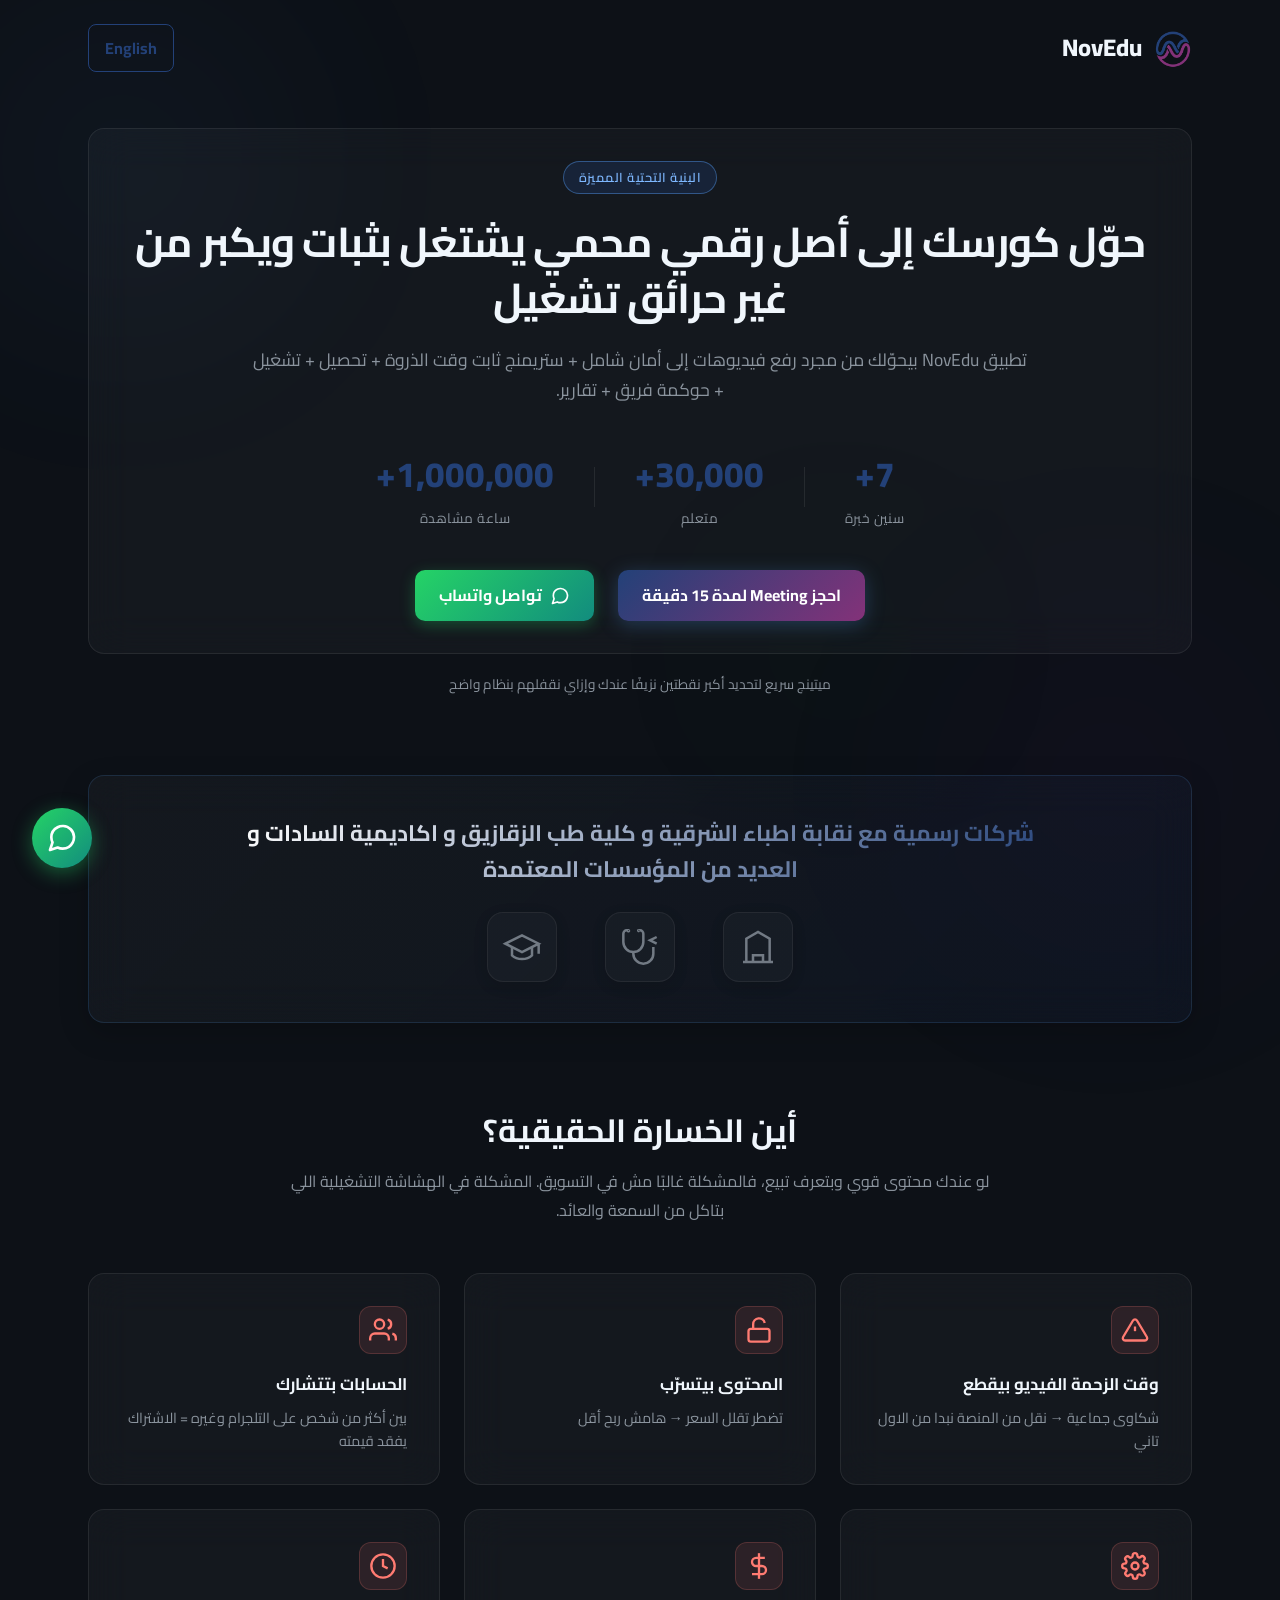
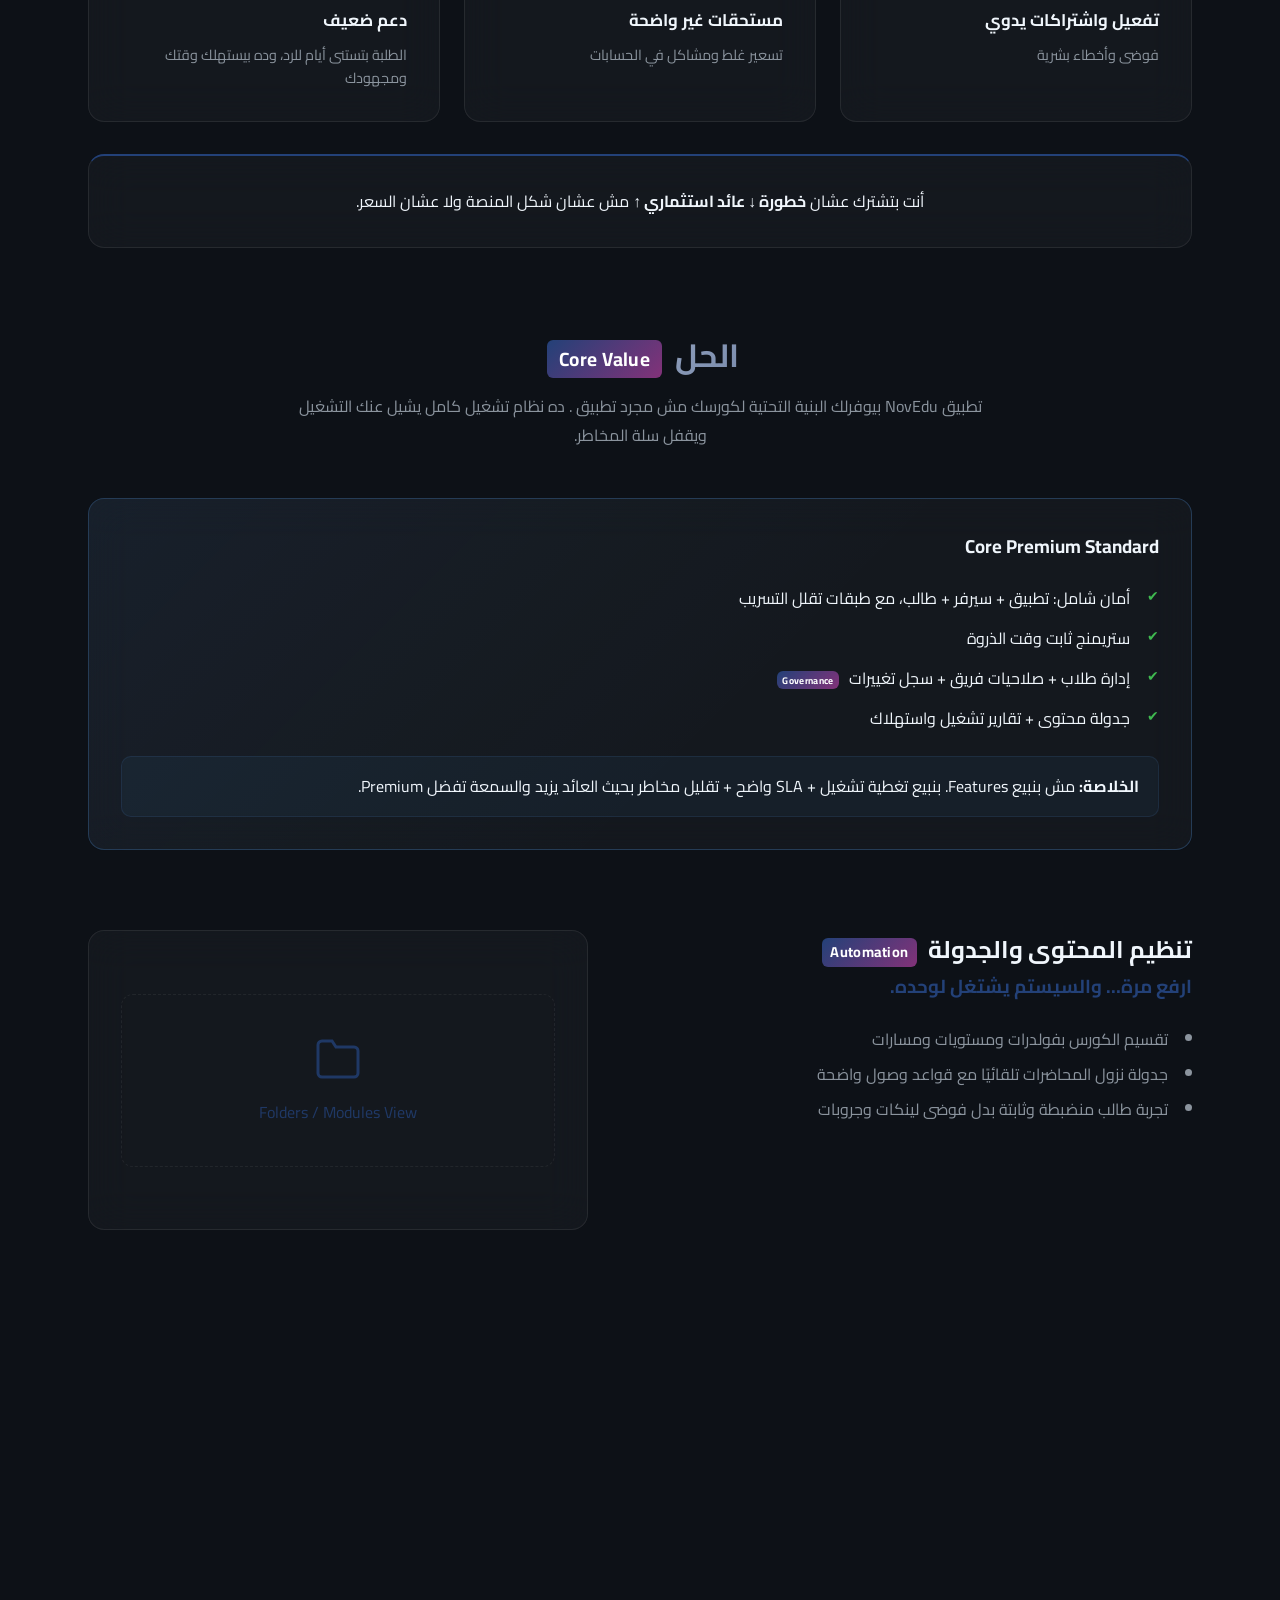
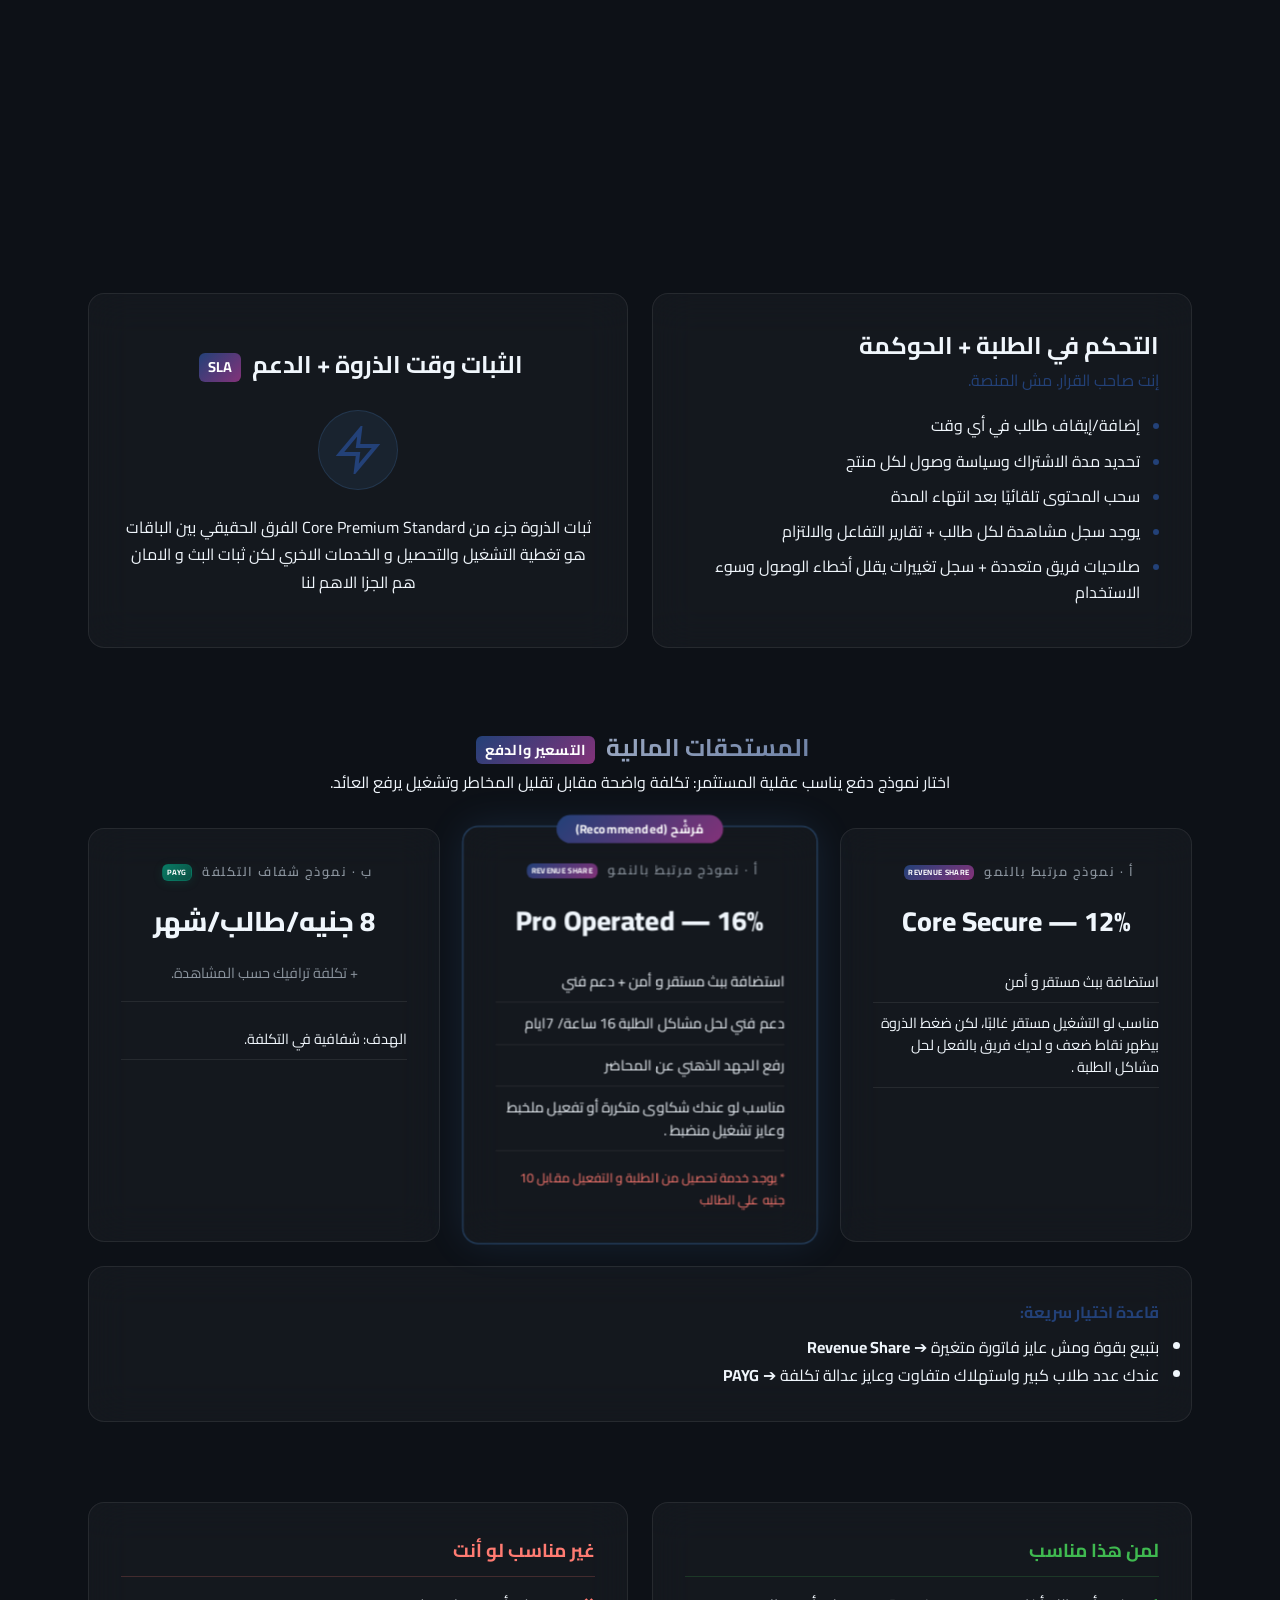
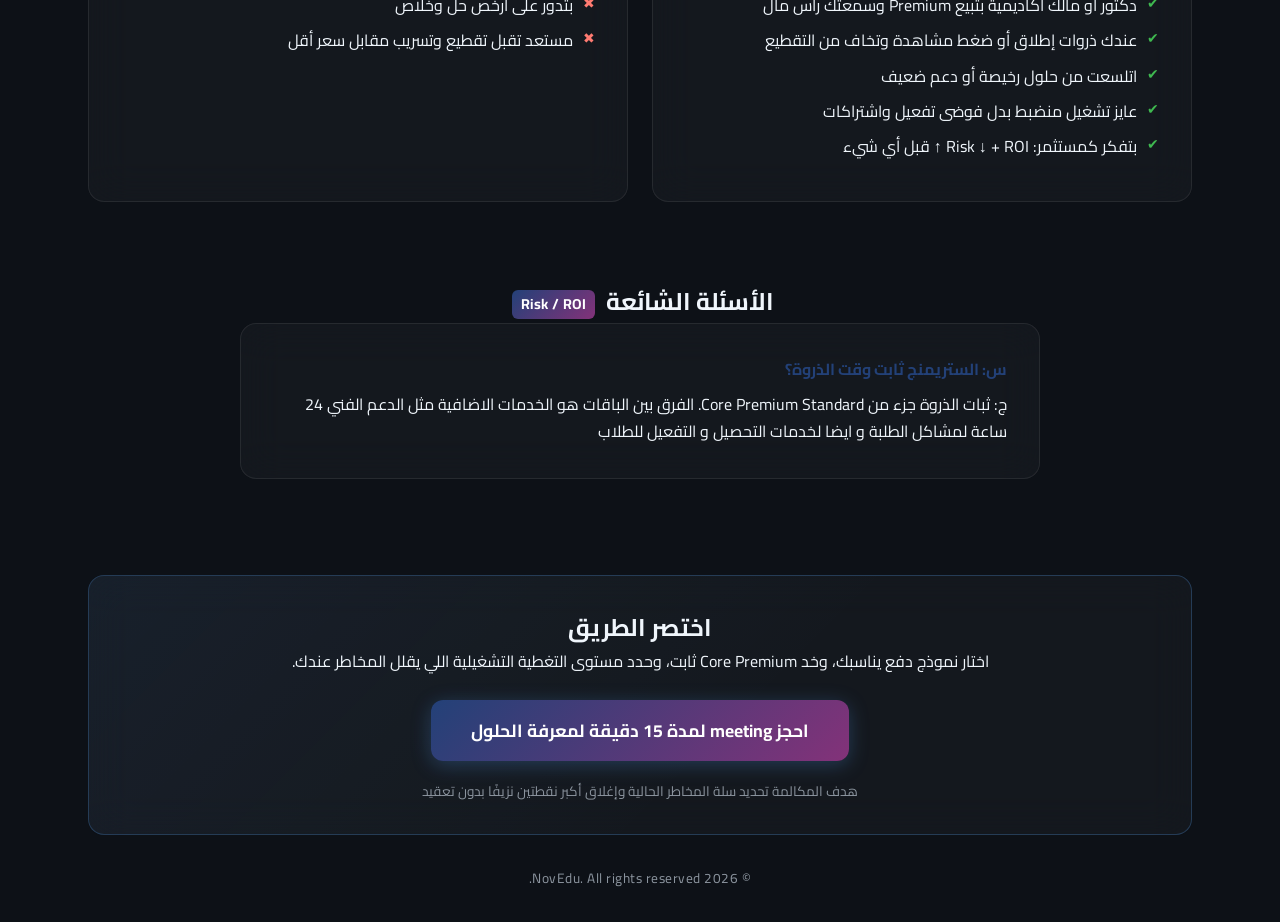
==== index.html @ eda1ec64 "feat: Add application logo image." ====
<!DOCTYPE html>
<html lang="ar" dir="rtl">
<head>
    <meta charset="UTF-8">
    <meta name="viewport" content="width=device-width, initial-scale=1.0">
    <title>NovEdu - Premium Educational Infrastructure</title>
    <meta name="description" content="NovEdu — البنية التحتية المميزة لكورسك الرقمي. أمان شامل، ستريمنج ثابت، تحصيل، تشغيل، حوكمة فريق، تقارير.">
    <link href="https://fonts.googleapis.com/css2?family=Cairo:wght@400;600;700;800&family=Inter:wght@400;600;700;800&display=swap" rel="stylesheet">
    <link rel="stylesheet" href="style.css">
</head>
<body>
    <!-- Background Elements -->
    <div class="bg-gradient bg-blob-1"></div>
    <div class="bg-gradient bg-blob-2"></div>
    <div class="bg-gradient bg-blob-3"></div>
    
    <header class="navbar container">
        <div class="logo">
            <img src="images/logo.png" alt="NovEdu Logo" class="logo-img" width="40" height="40" style="object-fit: contain;">
            <span>NovEdu</span>
        </div>
        <div class="nav-controls">
            <button id="lang-toggle" class="btn-outline">English</button>
        </div>
    </header>

    <main>
        <!-- 1) Hero Section -->
        <section id="hero" class="container">
            <div class="hero-content glass-card">
                <span class="badge" data-i18n="hero_badge">Premium Infrastructure</span>
                <h1 data-i18n="hero_headline">حوّل كورسك إلى أصل رقمي محمي يشتغل بثبات ويكبر من غير حرائق تشغيل</h1>
                <p class="subtitle" data-i18n="hero_subheadline">تطبيق NovEdu بيحوّلك من مجرد رفع فيديوهات إلى أمان شامل + ستريمنج ثابت وقت الذروة + تحصيل + تشغيل + حوكمة فريق + تقارير.</p>
                
                <div class="trust-numbers">
                    <div class="stat">
                        <h3 data-i18n="stat_1_val">7+</h3>
                        <p data-i18n="stat_1_lbl">سنين خبرة</p>
                    </div>
                    <div class="stat-divider"></div>
                    <div class="stat">
                        <h3 data-i18n="stat_2_val">30,000+</h3>
                        <p data-i18n="stat_2_lbl">متعلم</p>
                    </div>
                    <div class="stat-divider"></div>
                    <div class="stat">
                        <h3 data-i18n="stat_3_val">1,000,000+</h3>
                        <p data-i18n="stat_3_lbl">ساعة مشاهدة</p>
                    </div>
                </div>

                <div class="cta-group">
                    <a href="https://calendly.com/mostafa-sallam34/30min" target="_blank" rel="noopener" class="btn-primary" data-i18n="cta_primary">احجز Meeting لمدة 15 دقيقة</a>
                    <a href="#" class="btn-whatsapp">
                        <svg width="20" height="20" viewBox="0 0 24 24" fill="none" stroke="currentColor" stroke-width="2" stroke-linecap="round" stroke-linejoin="round"><path d="M21 11.5a8.38 8.38 0 0 1-.9 3.8 8.5 8.5 0 0 1-7.6 4.7 8.38 8.38 0 0 1-3.8-.9L3 21l1.9-5.7a8.38 8.38 0 0 1-.9-3.8 8.5 8.5 0 0 1 4.7-7.6 8.38 8.38 0 0 1 3.8-.9h.5a8.48 8.48 0 0 1 8 8v.5z"></path></svg>
                        <span data-i18n="cta_secondary">تواصل واتساب</span>
                    </a>
                </div>
            </div>
            <p class="cta-hint text-center" data-i18n="cta_sub">ميتينج سريع لتحديد أكبر نقطتين نزيفًا عندك وإزاي نقفلهم بنظام واضح</p>
            
            <div class="partners-highlight glass-card anim-item mt-5">
                <h3 class="gradient-text mb-3" data-i18n="partners_title">شركات رسمية مع نقابة اطباء الشرقية و كلية طب الزقازيق و اكاديمية السادات و العديد من المؤسسات المعتمدة</h3>
                <div class="partner-logos">
                    <div class="p-logo">
                        <svg width="40" height="40" viewBox="0 0 24 24" fill="none" stroke="currentColor" stroke-width="1.5"><path d="M3 21h18M5 21V7l7-4 7 4v14M9 21v-4h6v4M9 9h.01M15 9h.01M9 13h.01M15 13h.01"/></svg>
                    </div>
                    <div class="p-logo">
                        <svg width="40" height="40" viewBox="0 0 24 24" fill="none" stroke="currentColor" stroke-width="1.5"><path d="M4.8 2.3A.3.3 0 105 2H4a2 2 0 00-2 2v5a6 6 0 006 6v0a6 6 0 006-6V4a2 2 0 00-2-2h-1a.2.2 0 10.3.3"/><path d="M8 15v1a6 6 0 006 6v0a6 6 0 006-6v-4"/><path d="M22 10l-4-2 4-2"/></svg>
                    </div>
                    <div class="p-logo">
                        <svg width="40" height="40" viewBox="0 0 24 24" fill="none" stroke="currentColor" stroke-width="1.5"><path d="M22 10v6M2 10l10-5 10 5-10 5z"/><path d="M6 12v5c3 3 9 3 12 0v-5"/></svg>
                    </div>
                </div>
            </div>
        </section>

        <!-- 2) Pain Points Section -->
        <section id="pain" class="container">
            <div class="section-header">
                <h2 data-i18n="pain_title">أين الخسارة الحقيقية؟</h2>
                <p data-i18n="pain_desc">لو عندك محتوى قوي وبتعرف تبيع، فالمشكلة غالبًا مش في التسويق. المشكلة في الهشاشة التشغيلية اللي بتاكل من السمعة والعائد.</p>
            </div>
            
            <div class="grid cards-grid">
                <div class="glass-card feature-card anim-item">
                    <div class="icon-wrap warning">
                        <svg width="28" height="28" viewBox="0 0 24 24" fill="none" stroke="var(--accent)" stroke-width="2"><path d="M10.29 3.86L1.82 18a2 2 0 001.71 3h16.94a2 2 0 001.71-3L13.71 3.86a2 2 0 00-3.42 0z"/><line x1="12" y1="9" x2="12" y2="13"/><line x1="12" y1="17" x2="12.01" y2="17"/></svg>
                    </div>
                    <h4 data-i18n="pain_1_title">وقت الزحمة الفيديو بيقطع</h4>
                    <p data-i18n="pain_1_desc">شكاوى جماعية → نقل من المنصة نبدا من الاول تاني</p>
                </div>
                <div class="glass-card feature-card anim-item">
                    <div class="icon-wrap warning">
                        <svg width="28" height="28" viewBox="0 0 24 24" fill="none" stroke="var(--accent)" stroke-width="2"><rect x="3" y="11" width="18" height="11" rx="2" ry="2"/><path d="M7 11V7a5 5 0 019.9-1"/></svg>
                    </div>
                    <h4 data-i18n="pain_2_title">المحتوى بيتسرّب</h4>
                    <p data-i18n="pain_2_desc">تضطر تقلل السعر → هامش ربح أقل</p>
                </div>
                <div class="glass-card feature-card anim-item">
                    <div class="icon-wrap warning">
                        <svg width="28" height="28" viewBox="0 0 24 24" fill="none" stroke="var(--accent)" stroke-width="2"><path d="M17 21v-2a4 4 0 00-4-4H5a4 4 0 00-4 4v2"/><circle cx="9" cy="7" r="4"/><path d="M23 21v-2a4 4 0 00-3-3.87"/><path d="M16 3.13a4 4 0 010 7.75"/></svg>
                    </div>
                    <h4 data-i18n="pain_3_title">الحسابات بتتشارك</h4>
                    <p data-i18n="pain_3_desc">بين أكثر من شخص على التلجرام وغيره = الاشتراك يفقد قيمته</p>
                </div>
                <div class="glass-card feature-card anim-item">
                    <div class="icon-wrap warning">
                        <svg width="28" height="28" viewBox="0 0 24 24" fill="none" stroke="var(--accent)" stroke-width="2"><circle cx="12" cy="12" r="3"/><path d="M19.4 15a1.65 1.65 0 00.33 1.82l.06.06a2 2 0 010 2.83 2 2 0 01-2.83 0l-.06-.06a1.65 1.65 0 00-1.82-.33 1.65 1.65 0 00-1 1.51V21a2 2 0 01-4 0v-.09A1.65 1.65 0 009 19.4a1.65 1.65 0 00-1.82.33l-.06.06a2 2 0 01-2.83-2.83l.06-.06A1.65 1.65 0 004.68 15a1.65 1.65 0 00-1.51-1H3a2 2 0 010-4h.09A1.65 1.65 0 004.6 9a1.65 1.65 0 00-.33-1.82l-.06-.06a2 2 0 012.83-2.83l.06.06A1.65 1.65 0 009 4.68a1.65 1.65 0 001-1.51V3a2 2 0 014 0v.09a1.65 1.65 0 001 1.51 1.65 1.65 0 001.82-.33l.06-.06a2 2 0 012.83 2.83l-.06.06A1.65 1.65 0 0019.4 9a1.65 1.65 0 001.51 1H21a2 2 0 010 4h-.09a1.65 1.65 0 00-1.51 1z"/></svg>
                    </div>
                    <h4 data-i18n="pain_4_title">تفعيل واشتراكات يدوي</h4>
                    <p data-i18n="pain_4_desc">فوضى وأخطاء بشرية</p>
                </div>
                <div class="glass-card feature-card anim-item">
                    <div class="icon-wrap warning">
                        <svg width="28" height="28" viewBox="0 0 24 24" fill="none" stroke="var(--accent)" stroke-width="2"><line x1="12" y1="1" x2="12" y2="23"/><path d="M17 5H9.5a3.5 3.5 0 000 7h5a3.5 3.5 0 010 7H6"/></svg>
                    </div>
                    <h4 data-i18n="pain_5_title">مستحقات غير واضحة</h4>
                    <p data-i18n="pain_5_desc">تسعير غلط ومشاكل في الحسابات</p>
                </div>
                <div class="glass-card feature-card anim-item">
                    <div class="icon-wrap warning">
                        <svg width="28" height="28" viewBox="0 0 24 24" fill="none" stroke="var(--accent)" stroke-width="2"><circle cx="12" cy="12" r="10"/><polyline points="12 6 12 12 16 14"/></svg>
                    </div>
                    <h4 data-i18n="pain_6_title">دعم ضعيف</h4>
                    <p data-i18n="pain_6_desc">الطلبة بتستنى أيام للرد، وده بيستهلك وقتك ومجهودك</p>
                </div>
            </div>
            
            <div class="alert-box glass-card mt-4 text-center anim-item">
                <p data-i18n="pain_conclusion">أنت بتشترك عشان <strong>خطورة ↓ عائد استثماري ↑</strong> مش عشان شكل المنصة ولا عشان السعر.</p>
            </div>
        </section>

        <!-- 3) Core Value Section -->
        <section id="core-value" class="container bg-blur">
            <div class="section-header">
                <h2 class="gradient-text" data-i18n="core_title">الحل <span class="badge-inline">Core Value</span></h2>
                <p data-i18n="core_desc">تطبيق NovEdu بيوفرلك البنية التحتية لكورسك مش مجرد تطبيق . ده نظام تشغيل كامل يشيل عنك التشغيل ويقفل سلة المخاطر.</p>
            </div>
            
            <div class="core-standard glass-card highlight-card anim-item">
                <h3 data-i18n="core_premium">Core Premium Standard <span class="badge-inline" data-i18n="core_badge">ثابت لكل العملاء</span></h3>
                <ul class="check-list">
                    <li data-i18n="core_list_1">أمان شامل: تطبيق + سيرفر + طالب، مع طبقات تقلل التسريب</li>
                    <li data-i18n="core_list_2">ستريمنج ثابت وقت الذروة</li>
                    <li data-i18n="core_list_3">إدارة طلاب + صلاحيات فريق + سجل تغييرات (Governance)</li>
                    <li data-i18n="core_list_4">جدولة محتوى + تقارير تشغيل واستهلاك</li>
                </ul>
                <div class="summary-box mt-3" data-i18n="core_summary">
                    <strong>الخلاصة:</strong> مش بنبيع Features. بنبيع تغطية تشغيل + SLA واضح + تقليل مخاطر بحيث العائد يزيد والسمعة تفضل Premium.
                </div>
            </div>
        </section>

        <!-- 4) Automation Section -->
        <section id="automation" class="container">
            <div class="split-layout">
                <div class="split-text anim-item">
                    <h2 data-i18n="auto_title">تنظيم المحتوى والجدولة <span class="badge-inline">Automation</span></h2>
                    <h3 class="highlight" data-i18n="auto_subtitle">ارفع مرة… والسيستم يشتغل لوحده.</h3>
                    <ul class="feature-list">
                        <li data-i18n="auto_list_2">تقسيم الكورس بفولدرات ومستويات ومسارات</li>
                        <li data-i18n="auto_list_3">جدولة نزول المحاضرات تلقائيًا مع قواعد وصول واضحة</li>
                        <li data-i18n="auto_list_4">تجربة طالب منضبطة وثابتة بدل فوضى لينكات وجروبات</li>
                    </ul>
                </div>
                <div class="split-visual glass-card visual-card anim-item">
                    <div class="mockup folder-view">
                        <svg width="48" height="48" viewBox="0 0 24 24" fill="none" stroke="var(--primary)" stroke-width="1.5"><path d="M22 19a2 2 0 01-2 2H4a2 2 0 01-2-2V5a2 2 0 012-2h5l2 3h9a2 2 0 012 2z"/></svg>
                        <span>Folders / Modules View</span>
                    </div>
                </div>
            </div>
        </section>

        <!-- 5) Content Security -->
        <section id="security" class="container">
            <div class="split-layout reverse">
                <div class="split-text anim-item">
                    <h2 class="gradient-text" data-i18n="sec_title">أمان المحتوى <span class="badge-inline">Selling Point</span></h2>
                    <p data-i18n="sec_desc">حماية فعلية تمنع التسريب وتقلل Surface Area بدل وعود عامة.</p>
                    <ul class="feature-list grid-list">
                        <li data-i18n="sec_list_1">مستويات حماية قابلة للاختيار حسب قيمة الكورس</li>
                        <li data-i18n="sec_list_2">ربط الحساب بجهاز واحد أو عدد أجهزة محدد</li>
                        <li data-i18n="sec_list_3">منع Screenshot وScreen Recording حسب الجهاز/السياسة</li>
                        <li data-i18n="sec_list_4">Watermark دائم داخل الفيديو باسم ورقم الطالب</li>
                        <li data-i18n="sec_list_5">Anti-Sharing وAnti-Download</li>
                        <li data-i18n="sec_list_7">Offline Download داخل التطبيق فقط بطريقة مشفرة للطلبة المغتربين</li>
                    </ul>
                    <div class="alert-success glass-card mt-3">
                        <strong data-i18n="sec_result">النتيجة:</strong> <span data-i18n="sec_result_text">تسريب أقل = ضغط أقل على التسعير = هامش أعلى وثقة أعلى في البيع.</span>
                    </div>
                </div>
                <div class="split-visual glass-card visual-card anim-item">
                    <div class="mockup security-shield">
                        <svg width="64" height="64" viewBox="0 0 24 24" fill="none" stroke="var(--primary)" stroke-width="1.5"><path d="M12 22s8-4 8-10V5l-8-3-8 3v7c0 6 8 10 8 10z"/><path d="M9 12l2 2 4-4" stroke="var(--success)" stroke-width="2"/></svg>
                        <span>Secure Player</span>
                    </div>
                </div>
            </div>
        </section>

        <!-- 6 & 7) Governance & SLA -->
        <section id="gov-sla" class="container">
            <div class="grid cards-grid-2">
                <div class="glass-card anim-item">
                    <h2 data-i18n="gov_title">التحكم في الطلبة + الحوكمة</h2>
                    <p class="highlight" data-i18n="gov_subtitle">إنت صاحب القرار. مش المنصة.</p>
                    <ul class="circle-list">
                        <li data-i18n="gov_list_1">إضافة/إيقاف طالب في أي وقت</li>
                        <li data-i18n="gov_list_2">تحديد مدة الاشتراك وسياسة وصول لكل منتج</li>
                        <li data-i18n="gov_list_3">سحب المحتوى تلقائيًا بعد انتهاء المدة</li>
                        <li data-i18n="gov_list_4">يوجد سجل مشاهدة لكل طالب + تقارير التفاعل والالتزام</li>
                        <li data-i18n="gov_list_5">صلاحيات فريق متعددة + سجل تغييرات يقلل أخطاء الوصول وسوء الاستخدام</li>
                    </ul>
                </div>
                <div class="glass-card sla-card anim-item">
                    <h2 data-i18n="sla_title">الثبات وقت الذروة + الدعم <span class="badge-inline">SLA</span></h2>
                    <div class="sla-icon">
                        <svg width="48" height="48" viewBox="0 0 24 24" fill="none" stroke="var(--primary)" stroke-width="2"><polygon points="13 2 3 14 12 14 11 22 21 10 12 10 13 2"/></svg>
                    </div>
                    <p data-i18n="sla_desc">ثبات الذروة جزء من Core Premium Standard الفرق الحقيقي بين الباقات هو تغطية التشغيل والتحصيل و الخدمات الاخري لكن ثبات البث و الامان هم الجزا الاهم لنا</p>
                </div>
            </div>
        </section>

        <!-- 8) Pricing Models -->
        <section id="pricing" class="container text-center">
            <h2 class="gradient-text" data-i18n="price_title">المستحقات المالية <span class="badge-inline">التسعير والدفع</span></h2>
            <p data-i18n="price_desc">اختار نموذج دفع يناسب عقلية المستثمر: تكلفة واضحة مقابل تقليل المخاطر وتشغيل يرفع العائد.</p>

            <div class="pricing-grid mt-4">
                <!-- Rev Share -->
                <div class="glass-card price-plan anim-item">
                    <span class="plan-type" data-i18n="plan_1_type">أ) نموذج مرتبط بالنمو (Revenue Share)</span>
                    <h3 data-i18n="plan_1_name">12% — Core Secure</h3>
                    <ul class="plan-features">
                        <li data-i18n="plan_1_f1">استضافة ببث مستقر و أمن</li>
                        <li data-i18n="plan_1_f2">مناسب لو التشغيل مستقر غالبًا، لكن ضغط الذروة بيظهر نقاط ضعف و لديك فريق بالفعل لحل مشاكل الطلبة .</li>
                    </ul>
                </div>
                
                <div class="glass-card price-plan recommended anim-item">
                    <div class="ribbon" data-i18n="ribbon_rec">Recommended</div>
                    <span class="plan-type" data-i18n="plan_2_type">أ) نموذج مرتبط بالنمو (Revenue Share)</span>
                    <h3 data-i18n="plan_2_name">16% — Pro Operated</h3>
                    <ul class="plan-features">
                        <li data-i18n="plan_2_f1">استضافة ببث مستقر و أمن + دعم فني</li>
                        <li data-i18n="plan_2_f2">دعم فني لحل مشاكل الطلبة 16 ساعة/ 7ايام</li>
                        <li data-i18n="plan_2_f3">رفع الجهد الذهني عن المحاضر</li>
                        <li data-i18n="plan_2_f4">مناسب لو عندك شكاوى متكررة أو تفعيل ملخبط وعايز تشغيل منضبط .</li>
                    </ul>
                    <div class="addon" data-i18n="addon_text">* يوجد خدمة تحصيل من الطلبة و التفعيل مقابل 10 جنيه علي الطالب</div>
                </div>

                <!-- PAYG -->
                <div class="glass-card price-plan anim-item">
                    <span class="plan-type" data-i18n="plan_3_type">ب) نموذج شفاف التكلفة <span class="badge-inline badge-payg">PAYG</span></span>
                    <h3 data-i18n="plan_3_name">8 جنيه/طالب/شهر</h3>
                    <p class="traffic-addon" data-i18n="plan_3_addon">+ تكلفة ترافيك حسب المشاهدة.</p>
                    <ul class="plan-features border-t pt-2">
                        <li data-i18n="plan_3_obj">الهدف: شفافية في التكلفة.</li>
                    </ul>
                </div>
            </div>

            <div class="decision-box glass-card mt-3 text-left rtl-text-right anim-item">
                <h4 data-i18n="dec_title">قاعدة اختيار سريعة:</h4>
                <ul>
                    <li data-i18n="dec_1">بتبيع بقوة ومش عايز فاتورة متغيرة ➔ <strong>Revenue Share</strong></li>
                    <li data-i18n="dec_2">عندك عدد طلاب كبير واستهلاك متفاوت وعايز عدالة تكلفة ➔ <strong><span class="badge-inline badge-payg">PAYG</span></strong></li>
                </ul>
            </div>
        </section>

        <!-- Target Audience Section -->
        <section class="container">
            <div class="grid cards-grid-2">
                <div class="glass-card target-card good-fit anim-item">
                    <h3 data-i18n="target_good">لمن هذا مناسب</h3>
                    <ul>
                        <li data-i18n="tg_1">دكتور أو مالك أكاديمية بتبيع Premium وسمعتك رأس مال</li>
                        <li data-i18n="tg_2">عندك ذروات إطلاق أو ضغط مشاهدة وتخاف من التقطيع</li>
                        <li data-i18n="tg_3">اتلسعت من حلول رخيصة أو دعم ضعيف</li>
                        <li data-i18n="tg_4">عايز تشغيل منضبط بدل فوضى تفعيل واشتراكات</li>
                        <li data-i18n="tg_5">بتفكر كمستثمر: Risk ↓ + ROI ↑ قبل أي شيء</li>
                    </ul>
                </div>
                <div class="glass-card target-card bad-fit anim-item">
                    <h3 data-i18n="target_bad">غير مناسب لو أنت</h3>
                    <ul>
                        <li data-i18n="tb_1">بتدور على أرخص حل وخلاص</li>
                        <li data-i18n="tb_2">مستعد تقبل تقطيع وتسريب مقابل سعر أقل</li>
                    </ul>
                </div>
            </div>
        </section>

        <!-- FAQ Section -->
        <section id="faq" class="container">
            <h2 class="text-center" data-i18n="faq_title">الأسئلة الشائعة <span class="badge-inline">Risk / ROI</span></h2>
            <div class="faq-list mt-3">
                <div class="faq-item glass-card mb-2 anim-item">
                    <h4 data-i18n="faq_1_q">س: الستريمنج ثابت وقت الذروة؟</h4>
                    <p data-i18n="faq_1_a">ج: ثبات الذروة جزء من Core Premium Standard. الفرق بين الباقات هو الخدمات الاضافية مثل الدعم الفني 24 ساعة لمشاكل الطلبة و ايضا لخدمات التحصيل و التفعيل للطلاب</p>
                </div>
            </div>
        </section>
    </main>

    <!-- Final CTA Footer -->
    <footer class="footer-cta container text-center">
        <div class="glass-card highlight-card p-5 anim-item">
            <h2 data-i18n="footer_title">اختصر الطريق</h2>
            <p class="mb-3" data-i18n="footer_desc">اختار نموذج دفع يناسبك، وخد Core Premium ثابت، وحدد مستوى التغطية التشغيلية اللي يقلل المخاطر عندك.</p>
            <div class="cta-wrap">
                <a href="https://calendly.com/mostafa-sallam34/30min" target="_blank" rel="noopener" class="btn-primary large-btn" data-i18n="cta_final">احجز meeting لمدة 15 دقيقة لمعرفة الحلول</a>
                <p class="cta-hint mt-2" data-i18n="cta_final_sub">هدف المكالمة تحديد سلة المخاطر الحالية وإغلاق أكبر نقطتين نزيفًا بدون تعقيد</p>
            </div>
        </div>
        <p class="copyright">© 2026 NovEdu. All rights reserved.</p>
    </footer>

    <!-- Floating WhatsApp Button -->
    <a href="#" class="floating-wa" aria-label="WhatsApp">
        <svg width="32" height="32" viewBox="0 0 24 24" fill="none" stroke="currentColor" stroke-width="2" stroke-linecap="round" stroke-linejoin="round"><path d="M21 11.5a8.38 8.38 0 0 1-.9 3.8 8.5 8.5 0 0 1-7.6 4.7 8.38 8.38 0 0 1-3.8-.9L3 21l1.9-5.7a8.38 8.38 0 0 1-.9-3.8 8.5 8.5 0 0 1 4.7-7.6 8.38 8.38 0 0 1 3.8-.9h.5a8.48 8.48 0 0 1 8 8v.5z"></path></svg>
    </a>

    <script src="translations.js"></script>
    <script src="script.js"></script>
</body>
</html>
---- style.css ----
/* Variables & Setup */
:root {
  --bg-color: #0d1117;
  --bg-color-rgb: 13, 17, 23;
  --text-main: #f0f6fc;
  --text-muted: #8b949e;
  
  --primary: #234178;
  --primary-hover: #1c3563;
  --secondary: #833279;
  --accent: #ff7b72;
  --success: #3fb950;
  --glass-bg: rgba(255, 255, 255, 0.03);
  --glass-border: rgba(255, 255, 255, 0.08);
  --glass-highlight: rgba(35, 65, 120, 0.3);

  --font-ar: 'Cairo', sans-serif;
  --font-en: 'Inter', sans-serif;

  --ease-out-expo: cubic-bezier(0.16, 1, 0.3, 1);
  --ease-out-quart: cubic-bezier(0.25, 1, 0.5, 1);
}

html[lang="ar"] {
  font-family: var(--font-ar);
  direction: rtl;
}

html[lang="en"] {
  font-family: var(--font-en);
  direction: ltr;
}

* {
  margin: 0;
  padding: 0;
  box-sizing: border-box;
}

html {
  scroll-behavior: smooth;
}

body {
  background-color: var(--bg-color);
  color: var(--text-main);
  line-height: 1.7;
  overflow-x: hidden;
  position: relative;
}

/* Background Gradients / Blobs */
.bg-gradient {
  position: fixed;
  border-radius: 50%;
  filter: blur(120px);
  z-index: -1;
  opacity: 0.3;
  will-change: transform;
}

.bg-blob-1 {
  width: 500px;
  height: 500px;
  background: radial-gradient(circle, rgba(88, 166, 255, 0.25) 0%, transparent 70%);
  top: -10%;
  left: -10%;
  animation: floatBlob1 25s infinite ease-in-out;
}

.bg-blob-2 {
  width: 600px;
  height: 600px;
  background: radial-gradient(circle, rgba(138, 43, 226, 0.15) 0%, transparent 70%);
  bottom: -20%;
  right: -10%;
  animation: floatBlob2 30s infinite ease-in-out;
}

.bg-blob-3 {
  width: 400px;
  height: 400px;
  background: radial-gradient(circle, rgba(63, 185, 80, 0.12) 0%, transparent 70%);
  top: 50%;
  left: 50%;
  animation: floatBlob3 35s infinite ease-in-out;
}

@keyframes floatBlob1 {
  0%, 100% { transform: translate(0, 0) scale(1); }
  33% { transform: translate(60px, 40px) scale(1.08); }
  66% { transform: translate(-30px, 60px) scale(0.95); }
}

@keyframes floatBlob2 {
  0%, 100% { transform: translate(0, 0) scale(1); }
  33% { transform: translate(-50px, -30px) scale(1.05); }
  66% { transform: translate(40px, -50px) scale(0.97); }
}

@keyframes floatBlob3 {
  0%, 100% { transform: translate(-50%, -50%) scale(1); }
  50% { transform: translate(-40%, -60%) scale(1.1); }
}

/* ————— Scroll Animation ————— */
.anim-item {
  opacity: 0;
  transform: translateY(30px);
  transition: opacity 0.8s var(--ease-out-expo), transform 0.8s var(--ease-out-expo);
}

.anim-item.visible {
  opacity: 1;
  transform: translateY(0);
}

/* Layout Utilities */
.container {
  width: 90%;
  max-width: 1440px;
  margin: 0 auto;
  padding: 0 24px;
}

.mt-2 { margin-top: 1rem; }
.mt-3 { margin-top: 1.5rem; }
.mt-4 { margin-top: 2rem; }
.mt-5 { margin-top: 4rem; }
.mb-2 { margin-bottom: 1rem; }
.mb-3 { margin-bottom: 1.5rem; }
.mb-5 { margin-bottom: 4rem; }
.pt-2 { padding-top: 1rem; }
.pt-4 { padding-top: 2rem; }
.p-5 { padding: 3rem; }
.text-center { text-align: center; }
.text-left { text-align: left; }

html[lang="ar"] .rtl-text-right { text-align: right; }
html[lang="en"] .rtl-text-right { text-align: left; }

.border-t { border-top: 1px solid var(--glass-border); }

.grid {
  display: grid;
  gap: 1.5rem;
}

.cards-grid { grid-template-columns: repeat(3, 1fr); }
.cards-grid-2 { grid-template-columns: repeat(2, 1fr); }

/* Glassmorphism Components */
.glass-card {
  background: var(--glass-bg);
  backdrop-filter: blur(20px);
  -webkit-backdrop-filter: blur(20px);
  border: 1px solid var(--glass-border);
  border-radius: 16px;
  padding: 2rem;
  transition: border-color 0.4s var(--ease-out-quart), box-shadow 0.4s var(--ease-out-quart);
}

.glass-card:hover {
  border-color: rgba(255,255,255,0.15);
  box-shadow: 0 8px 32px rgba(0,0,0,0.4);
}

/* Buttons */
.btn-primary, .btn-secondary, .btn-outline, .btn-whatsapp {
  display: inline-block;
  padding: 0.75rem 1.5rem;
  border-radius: 10px;
  text-decoration: none;
  font-weight: 700;
  transition: all 0.35s var(--ease-out-quart);
  cursor: pointer;
  border: none;
  font-family: inherit;
  font-size: 1rem;
}

.btn-primary:focus-visible, .btn-secondary:focus-visible, .btn-outline:focus-visible, .btn-whatsapp:focus-visible {
  outline: 3px solid var(--primary);
  outline-offset: 3px;
}

.btn-primary {
  background: linear-gradient(135deg, var(--primary), var(--secondary));
  color: #fff;
  box-shadow: 0 4px 20px rgba(88, 166, 255, 0.25);
}

.btn-primary:hover {
  box-shadow: 0 8px 30px rgba(88, 166, 255, 0.5);
  transform: translateY(-2px);
}

.btn-secondary {
  background: rgba(255, 255, 255, 0.08); /* Increased base opacity for better contrast */
  border: 1px solid rgba(255, 255, 255, 0.15); /* More visible border */
  color: var(--text-main);
}
.btn-secondary:hover {
  background: rgba(255, 255, 255, 0.12);
  border-color: rgba(255, 255, 255, 0.3);
}

.btn-whatsapp {
  background: linear-gradient(135deg, #25D366, #128C7E);
  color: #fff;
  display: flex;
  align-items: center;
  justify-content: center;
  gap: 0.5rem;
  box-shadow: 0 4px 15px rgba(37, 211, 102, 0.3);
}
.btn-whatsapp:hover {
  transform: translateY(-2px);
  box-shadow: 0 8px 25px rgba(37, 211, 102, 0.5);
  background: linear-gradient(135deg, #1ebe5c, #0f776a);
}

.btn-outline {
  background: transparent;
  border: 1px solid var(--primary);
  color: var(--primary);
  padding: 0.5rem 1rem;
  border-radius: 8px;
}
.btn-outline:hover {
  background: var(--primary);
  color: #fff;
}

.large-btn { padding: 1rem 2.5rem; font-size: 1.1rem; border-radius: 12px; }


/* Typography */
.gradient-text {
  background: linear-gradient(135deg, #fff, var(--primary));
  -webkit-background-clip: text;
  -webkit-text-fill-color: transparent;
  background-clip: text;
}

.badge {
  display: inline-block;
  padding: 0.3rem 0.9rem;
  background: var(--glass-highlight);
  border: 1px solid rgba(88, 166, 255, 0.4);
  color: #7eb8ff;
  border-radius: 20px;
  font-size: 0.8rem;
  font-weight: 600;
  margin-bottom: 1.2rem;
  letter-spacing: 0.5px;
}

.badge-inline {
  font-size: 0.6em;
  padding: 0.15em 0.6em;
  background: linear-gradient(135deg, var(--primary), var(--secondary));
  color: #fff;
  -webkit-text-fill-color: #fff;
  -webkit-background-clip: unset;
  background-clip: unset;
  border-radius: 6px;
  vertical-align: middle;
  margin: 0 6px;
  font-weight: 700;
  letter-spacing: 0.3px;
  white-space: nowrap;
  display: inline-block;
}

.badge-payg {
  background: linear-gradient(135deg, #097b65, #0a4f42);
  border: 1px solid rgba(9, 123, 101, 0.4);
  box-shadow: 0 2px 10px rgba(9, 123, 101, 0.2);
}

.highlight {
  color: var(--primary);
}

/* ————— Navbar ————— */
.navbar {
  display: flex;
  justify-content: space-between;
  align-items: center;
  padding: 1.5rem 24px;
}

.logo {
  font-size: 1.5rem;
  font-weight: 800;
  display: flex;
  align-items: center;
  gap: 0.6rem;
}

.logo-svg {
  flex-shrink: 0;
}

/* ————— Hero ————— */
#hero {
  margin-top: 2rem;
  text-align: center;
}

.hero-content h1 {
  font-size: 2.6rem;
  line-height: 1.35;
  margin-bottom: 1.2rem;
  letter-spacing: -0.02em;
}

.hero-content .subtitle {
  font-size: 1.1rem;
  color: var(--text-muted);
  max-width: 780px;
  margin: 0 auto 2.5rem;
}

.trust-numbers {
  display: flex;
  justify-content: center;
  align-items: center;
  gap: 2.5rem;
  margin-bottom: 2.5rem;
  flex-wrap: wrap;
}

.stat-divider {
  width: 1px;
  height: 40px;
  background: var(--glass-border);
}

.trust-numbers .stat h3 {
  font-size: 2.2rem;
  color: var(--primary);
  margin-bottom: 0.15rem;
  font-weight: 800;
}
.trust-numbers .stat p {
  color: var(--text-muted);
  font-size: 0.85rem;
  text-transform: uppercase;
  letter-spacing: 0.5px;
}

.cta-group {
  display: flex;
  align-items: center;
  justify-content: center;
  gap: 1.5rem;
  flex-wrap: nowrap;
}

.cta-hint {
  font-size: 0.85rem;
  color: var(--text-muted);
  margin-top: 1.2rem;
  max-width: 500px;
  margin-left: auto;
  margin-right: auto;
  line-height: 1.6;
}

/* Partners */
.partners-highlight {
  margin-top: 5rem;
  text-align: center;
  padding: 2.5rem 2rem;
  background: linear-gradient(135deg, rgba(255, 255, 255, 0.03), rgba(35, 65, 120, 0.1));
  border: 1px solid rgba(88, 166, 255, 0.15);
  box-shadow: 0 10px 30px rgba(0, 0, 0, 0.2);
}
.partners-highlight h3 {
  font-size: 1.4rem;
  max-width: 800px;
  margin: 0 auto 1.5rem auto;
  line-height: 1.6;
}
.partner-logos {
  display: flex;
  justify-content: center;
  flex-wrap: wrap;
  gap: 3rem;
  margin-top: 1.5rem;
  opacity: 0.8;
}
.p-logo {
  display: flex;
  align-items: center;
  justify-content: center;
  width: 70px;
  height: 70px;
  border: 1px solid var(--glass-border);
  border-radius: 16px;
  background: var(--glass-bg);
  color: var(--text-muted);
  transition: all 0.4s ease;
  box-shadow: 0 4px 15px rgba(0,0,0,0.2);
}
.p-logo:hover { 
  opacity: 1; 
  transform: translateY(-5px);
  color: var(--primary);
  border-color: rgba(88, 166, 255, 0.4);
  box-shadow: 0 8px 25px rgba(88, 166, 255, 0.2);
}

/* ————— Sections ————— */
main {
  display: flex;
  flex-direction: column;
  gap: 5rem;
  padding-bottom: 5rem;
}

/* padding removed to use flex gap */

.section-header {
  text-align: center;
  margin-bottom: 3rem;
}

.section-header h2 {
  font-size: 2rem;
  margin-bottom: 0.6rem;
}
.section-header p {
  color: var(--text-muted);
  max-width: 700px;
  margin: 0 auto;
  line-height: 1.8;
}

/* ————— Feature Cards (Pain) ————— */
.icon-wrap {
  width: 48px;
  height: 48px;
  display: flex;
  align-items: center;
  justify-content: center;
  border-radius: 12px;
  margin-bottom: 1rem;
}

.icon-wrap.warning {
  background: rgba(255, 123, 114, 0.1);
  border: 1px solid rgba(255, 123, 114, 0.2);
}

.feature-card {
  display: flex;
  flex-direction: column;
}

.feature-card h4 {
  margin-bottom: 0.5rem;
  font-size: 1.05rem;
}

.feature-card p {
  color: var(--text-muted);
  font-size: 0.9rem;
  line-height: 1.6;
}

/* Alert box */
.alert-box {
  border-top: 2px solid var(--primary);
}

/* ————— Core Value ————— */
.highlight-card {
  position: relative;
  overflow: hidden;
  border-width: 1px;
  border-color: rgba(88, 166, 255, 0.25);
}
.highlight-card::before {
  content: "";
  position: absolute;
  top: 0; left: 0; right: 0; bottom: 0;
  background: linear-gradient(135deg, rgba(88, 166, 255, 0.06), transparent 60%);
  z-index: -1;
}

.check-list {
  list-style: none;
  margin-top: 1.5rem;
}
.check-list li {
  position: relative;
  padding-right: 1.8rem;
  padding-left: 1.8rem;
  margin-bottom: 0.9rem;
  line-height: 1.6;
}
html[lang="ar"] .check-list li::before {
  content: "✔";
  color: var(--success);
  position: absolute;
  right: 0; top: 0;
  font-size: 0.85rem;
}
html[lang="en"] .check-list li::before {
  content: "✔";
  color: var(--success);
  position: absolute;
  left: 0; top: 0;
  font-size: 0.85rem;
}

.summary-box {
  background: rgba(88, 166, 255, 0.05);
  padding: 1rem 1.2rem;
  border-radius: 10px;
  border: 1px solid rgba(88, 166, 255, 0.1);
  line-height: 1.7;
}

/* ————— Split Layouts ————— */
.split-layout {
  display: flex;
  align-items: stretch;
  gap: 3rem;
}

.split-layout.reverse {
  flex-direction: row-reverse;
}

.split-text {
  flex: 1 1 50%;
  min-width: 0;
}

.split-visual {
  flex: 1 1 45%;
  min-width: 0;
  min-height: 300px;
  display: flex;
  align-items: center;
  justify-content: center;
}

.mockup {
  display: flex;
  flex-direction: column;
  align-items: center;
  gap: 1rem;
  font-size: 1rem;
  color: var(--primary);
  opacity: 0.8;
  padding: 2.5rem;
  border: 1px dashed rgba(255,255,255,0.08);
  border-radius: 12px;
  width: 100%;
  text-align: center;
}

.feature-list {
  margin-top: 1.5rem;
  list-style-position: inside;
  color: var(--text-muted);
}
.feature-list li { margin-bottom: 0.6rem; line-height: 1.6; }

.grid-list {
  display: grid;
  grid-template-columns: 1fr 1fr;
  gap: 0.8rem;
  list-style: none;
}
.grid-list li {
  background: var(--glass-bg);
  padding: 0.8rem 1rem;
  border-radius: 10px;
  border: 1px solid var(--glass-border);
  font-size: 0.9rem;
  line-height: 1.5;
  transition: border-color 0.3s ease;
}
.grid-list li:hover {
  border-color: rgba(88, 166, 255, 0.2);
}

.alert-success {
  border-left: 3px solid var(--success);
  border-right: 3px solid var(--success);
}

/* ————— Governance & SLA ————— */
.circle-list {
  list-style: none;
  margin-top: 1.2rem;
}
.circle-list li {
  margin-bottom: 0.6rem;
  padding: 0 1.2rem;
  position: relative;
  line-height: 1.6;
}
.circle-list li::before {
  content: "";
  width: 6px;
  height: 6px;
  background: var(--primary);
  border-radius: 50%;
  position: absolute;
  top: 10px;
}
html[lang="ar"] .circle-list li::before { right: 0; }
html[lang="en"] .circle-list li::before { left: 0; }

.sla-card {
  text-align: center;
  display: flex;
  flex-direction: column;
  align-items: center;
  justify-content: center;
}
.sla-icon {
  margin: 1.5rem 0;
  display: flex;
  align-items: center;
  justify-content: center;
  width: 80px;
  height: 80px;
  border-radius: 50%;
  background: rgba(88, 166, 255, 0.08);
  border: 1px solid rgba(88, 166, 255, 0.15);
}

/* ————— Pricing ————— */
.pricing-grid {
  display: grid;
  grid-template-columns: repeat(3, 1fr);
  gap: 1.5rem;
  align-items: stretch;
}

.price-plan {
  position: relative;
  display: flex;
  flex-direction: column;
}

.price-plan h3 { font-size: 1.7rem; margin: 1rem 0; font-weight: 800; }
.plan-type {
  font-size: 0.8rem;
  color: var(--text-muted);
  text-transform: uppercase;
  letter-spacing: 1.5px;
  font-weight: 600;
}
.plan-features { list-style: none; flex: 1; text-align: left;}
html[lang="ar"] .plan-features { text-align: right; }
.plan-features li {
  padding: 0.6rem 0;
  border-bottom: 1px solid var(--glass-border);
  font-size: 0.9rem;
  line-height: 1.5;
}

.price-plan.recommended {
  border-color: rgba(88, 166, 255, 0.4);
  transform: scale(1.01);
  box-shadow: 0 0 40px rgba(88, 166, 255, 0.12);
  z-index: 2;
}
.ribbon {
  position: absolute;
  top: -12px;
  left: 50%;
  transform: translateX(-50%);
  background: linear-gradient(135deg, var(--primary), var(--secondary));
  color: #fff;
  padding: 0.25rem 1.2rem;
  border-radius: 20px;
  font-size: 0.75rem;
  font-weight: 700;
  letter-spacing: 0.5px;
}

.addon { font-size: 0.8rem; color: var(--accent); margin-top: 1rem; text-align: left;}
html[lang="ar"] .addon { text-align: right; }
.traffic-addon { font-size: 0.9rem; color: var(--text-muted); margin-bottom: 1rem;}

.decision-box h4 {
  color: var(--primary);
  margin-bottom: 0.5rem;
}

/* ————— Target Audience ————— */
.good-fit h3 {
  color: var(--success);
  border-bottom: 1px solid rgba(63, 185, 80, 0.2);
  padding-bottom: 0.6rem;
  margin-bottom: 1rem;
}
.bad-fit h3 {
  color: var(--accent);
  border-bottom: 1px solid rgba(255, 123, 114, 0.2);
  padding-bottom: 0.6rem;
  margin-bottom: 1rem;
}
.target-card ul { list-style: none; }
.target-card li { margin-bottom: 0.6rem; position: relative; padding: 0 1.4rem; line-height: 1.6;}

html[lang="ar"] .good-fit li::before { content: "✔"; position: absolute; right: 0; color: var(--success); font-size: 0.85rem; }
html[lang="en"] .good-fit li::before { content: "✔"; position: absolute; left: 0; color: var(--success); font-size: 0.85rem; }

html[lang="ar"] .bad-fit li::before { content: "✖"; position: absolute; right: 0; color: var(--accent); font-size: 0.85rem; }
html[lang="en"] .bad-fit li::before { content: "✖"; position: absolute; left: 0; color: var(--accent); font-size: 0.85rem; }

/* ————— FAQ ————— */
.faq-list { max-width: 800px; margin: 0 auto; }
.faq-item h4 { margin-bottom: 0.5rem; color: var(--primary); }
.faq-item p { line-height: 1.7; }

/* ————— Footer ————— */
.footer-cta {
  padding-bottom: 2rem;
}
.copyright {
  margin-top: 2rem;
  color: var(--text-muted);
  font-size: 0.85rem;
  letter-spacing: 0.5px;
}

/* ————— Floating WhatsApp ————— */
.floating-wa {
  position: fixed;
  bottom: 2rem;
  right: 2rem;
  width: 60px;
  height: 60px;
  background: linear-gradient(135deg, #25D366, #128C7E);
  color: #fff;
  border-radius: 50%;
  display: flex;
  align-items: center;
  justify-content: center;
  box-shadow: 0 5px 20px rgba(37, 211, 102, 0.4);
  z-index: 1000;
  transition: all 0.3s var(--ease-out-expo);
  text-decoration: none;
}
.floating-wa:hover {
  transform: scale(1.1) rotate(5deg);
  box-shadow: 0 8px 25px rgba(37, 211, 102, 0.6);
}
html[lang="ar"] .floating-wa {
  right: auto;
  left: 2rem;
}

/* ————— Responsive ————— */
@media (max-width: 768px) {
  .hero-content h1 { font-size: 2.2rem; }
  .grid-list { grid-template-columns: 1fr; }
  .split-layout, .split-layout.reverse { flex-direction: column; }
  .split-text, .split-visual { flex: 1 1 100%; min-width: 100%; }
  .price-plan.recommended { transform: scale(1); }
  .trust-numbers { gap: 1.2rem; }
  .stat-divider { display: none; }
  .cta-group { flex-direction: column; flex-wrap: wrap; }
  .cards-grid { grid-template-columns: 1fr; }
  .cards-grid-2 { grid-template-columns: 1fr; }
  .pricing-grid { grid-template-columns: 1fr; }
  main { gap: 3.5rem; padding-bottom: 3.5rem; }
  .p-5 { padding: 2rem; }
}
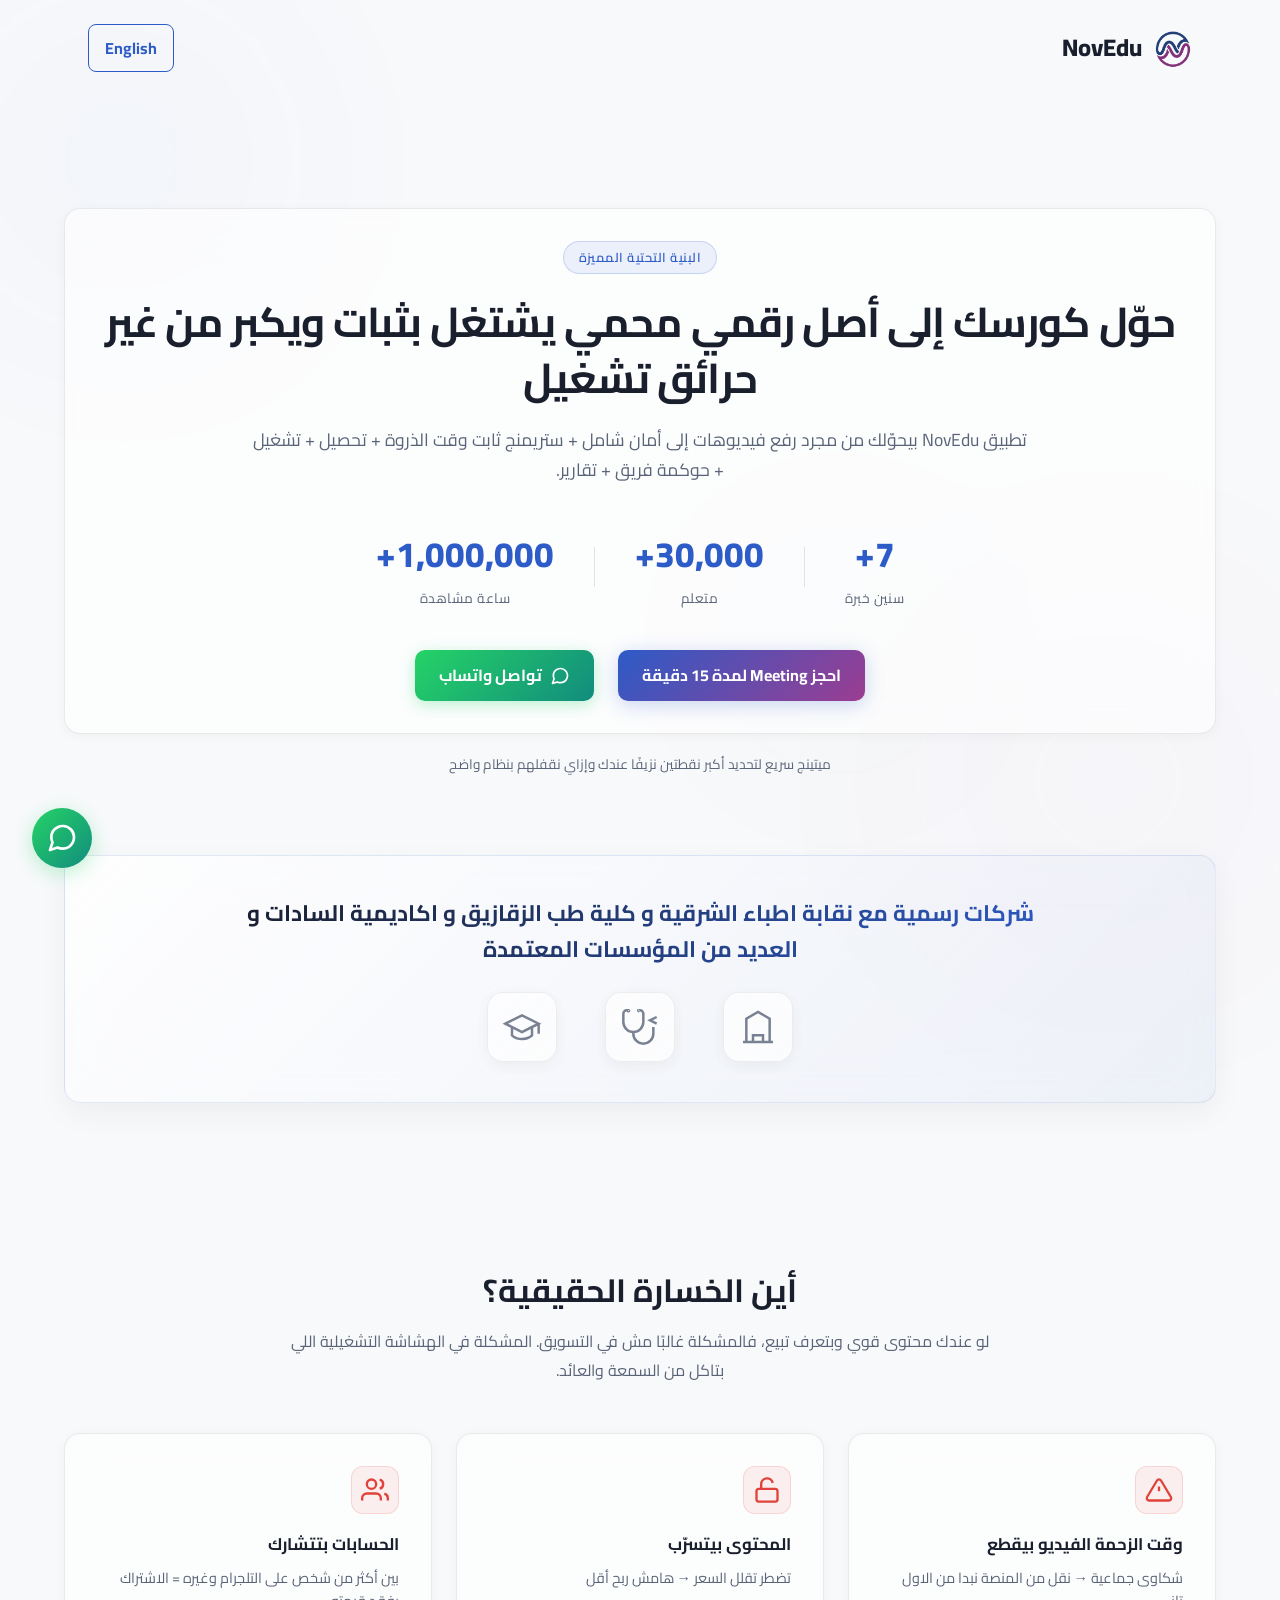
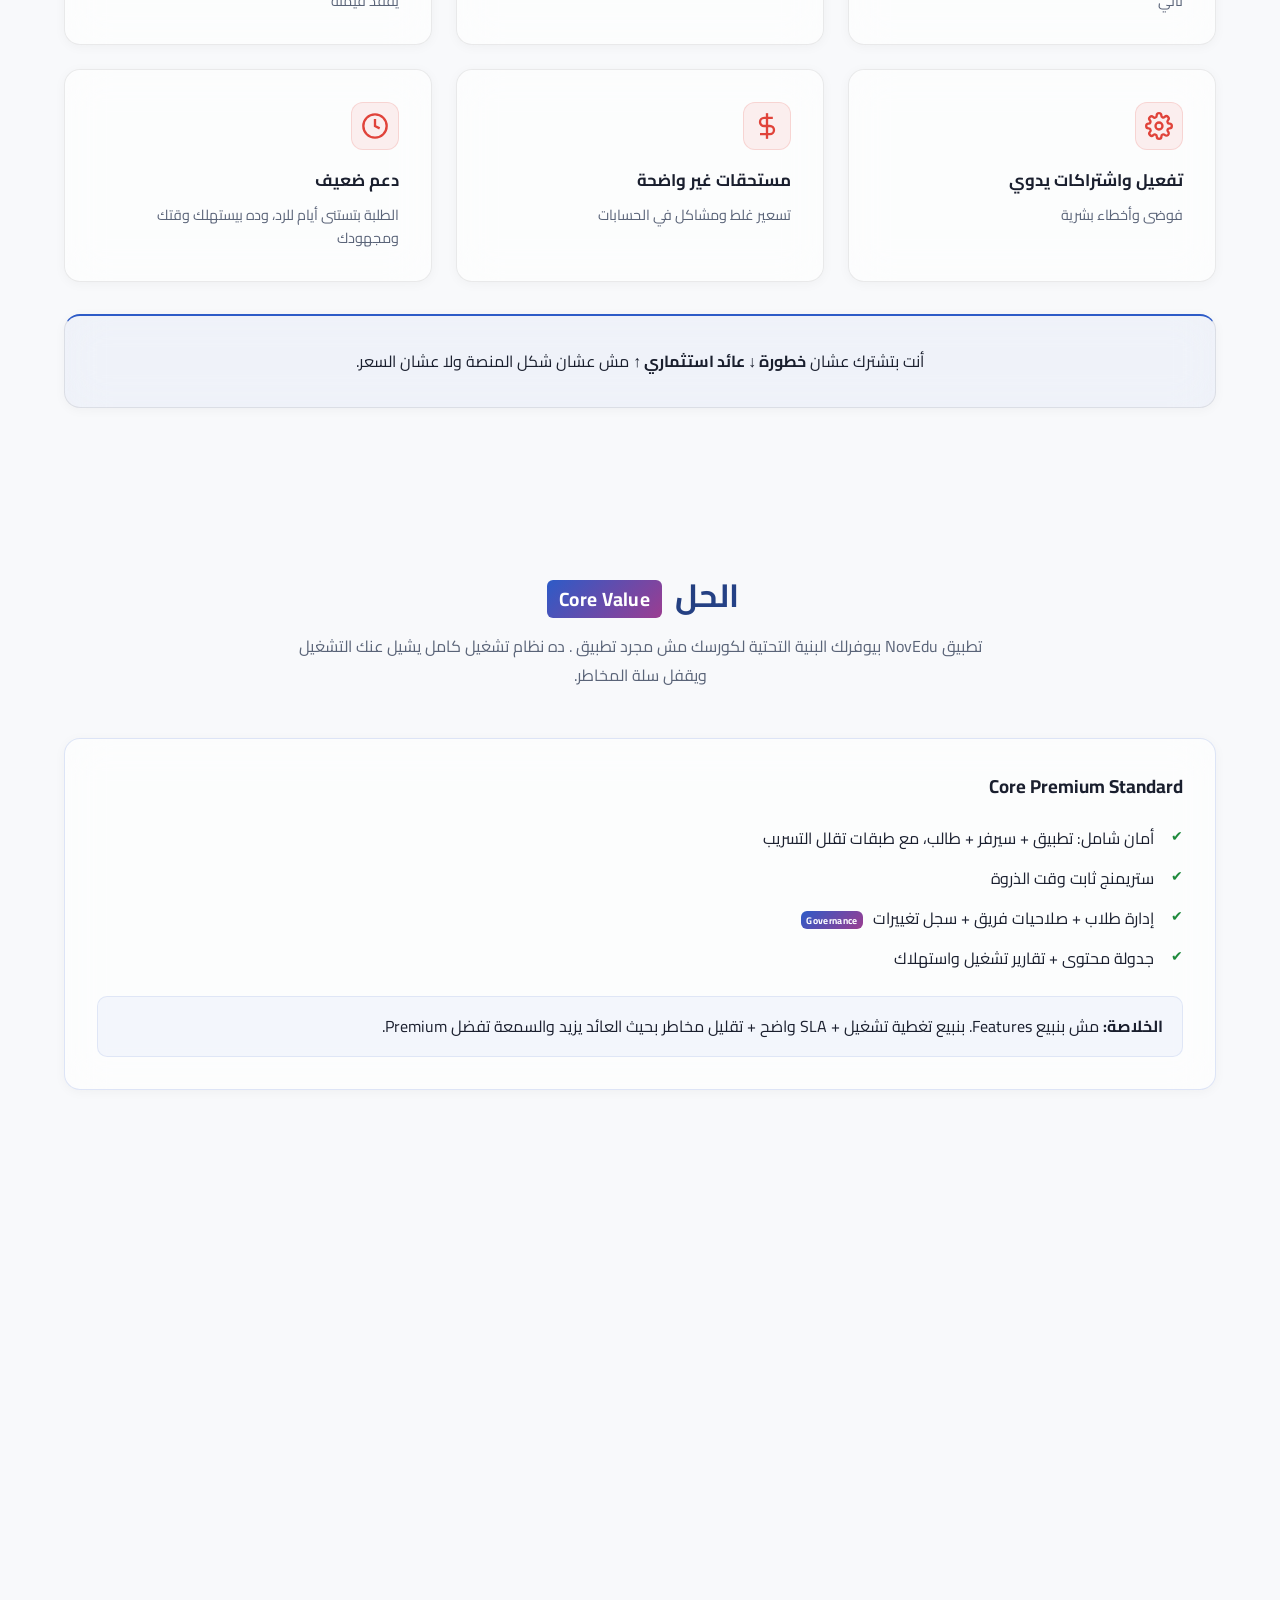
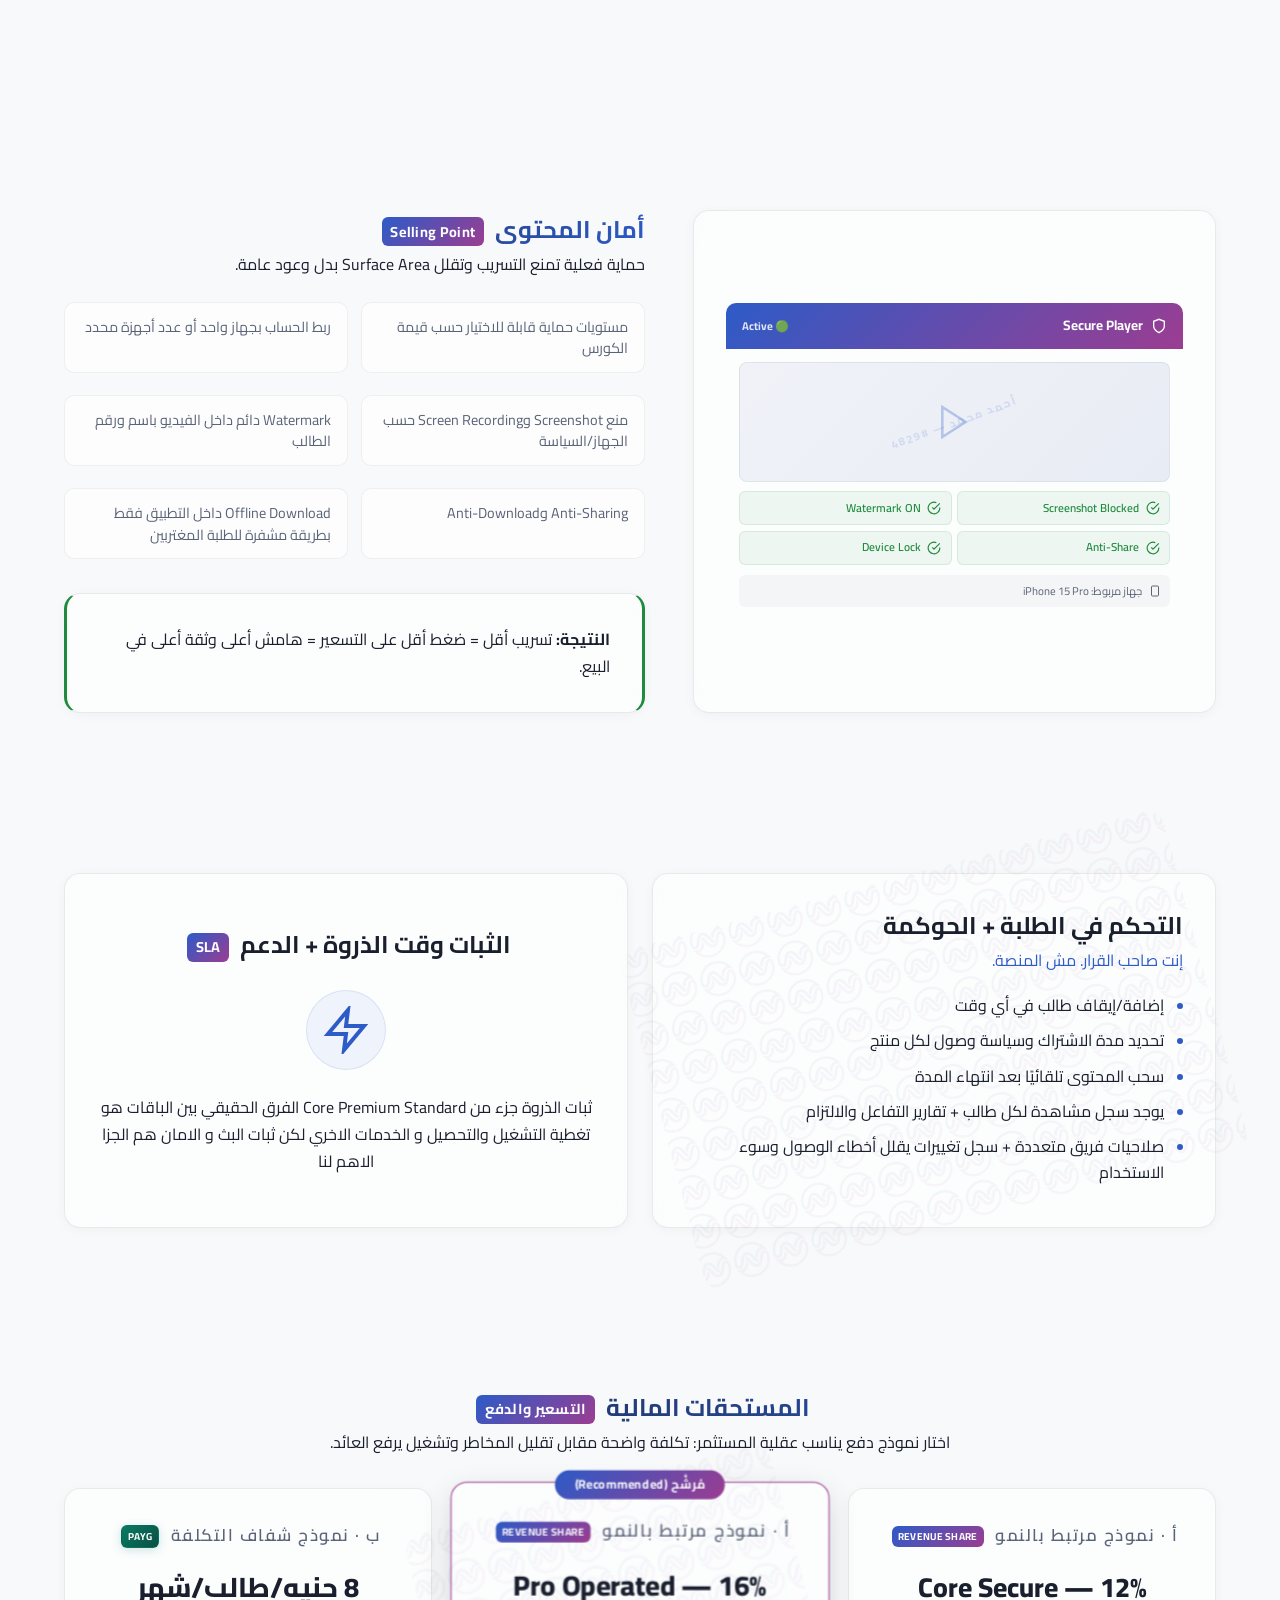
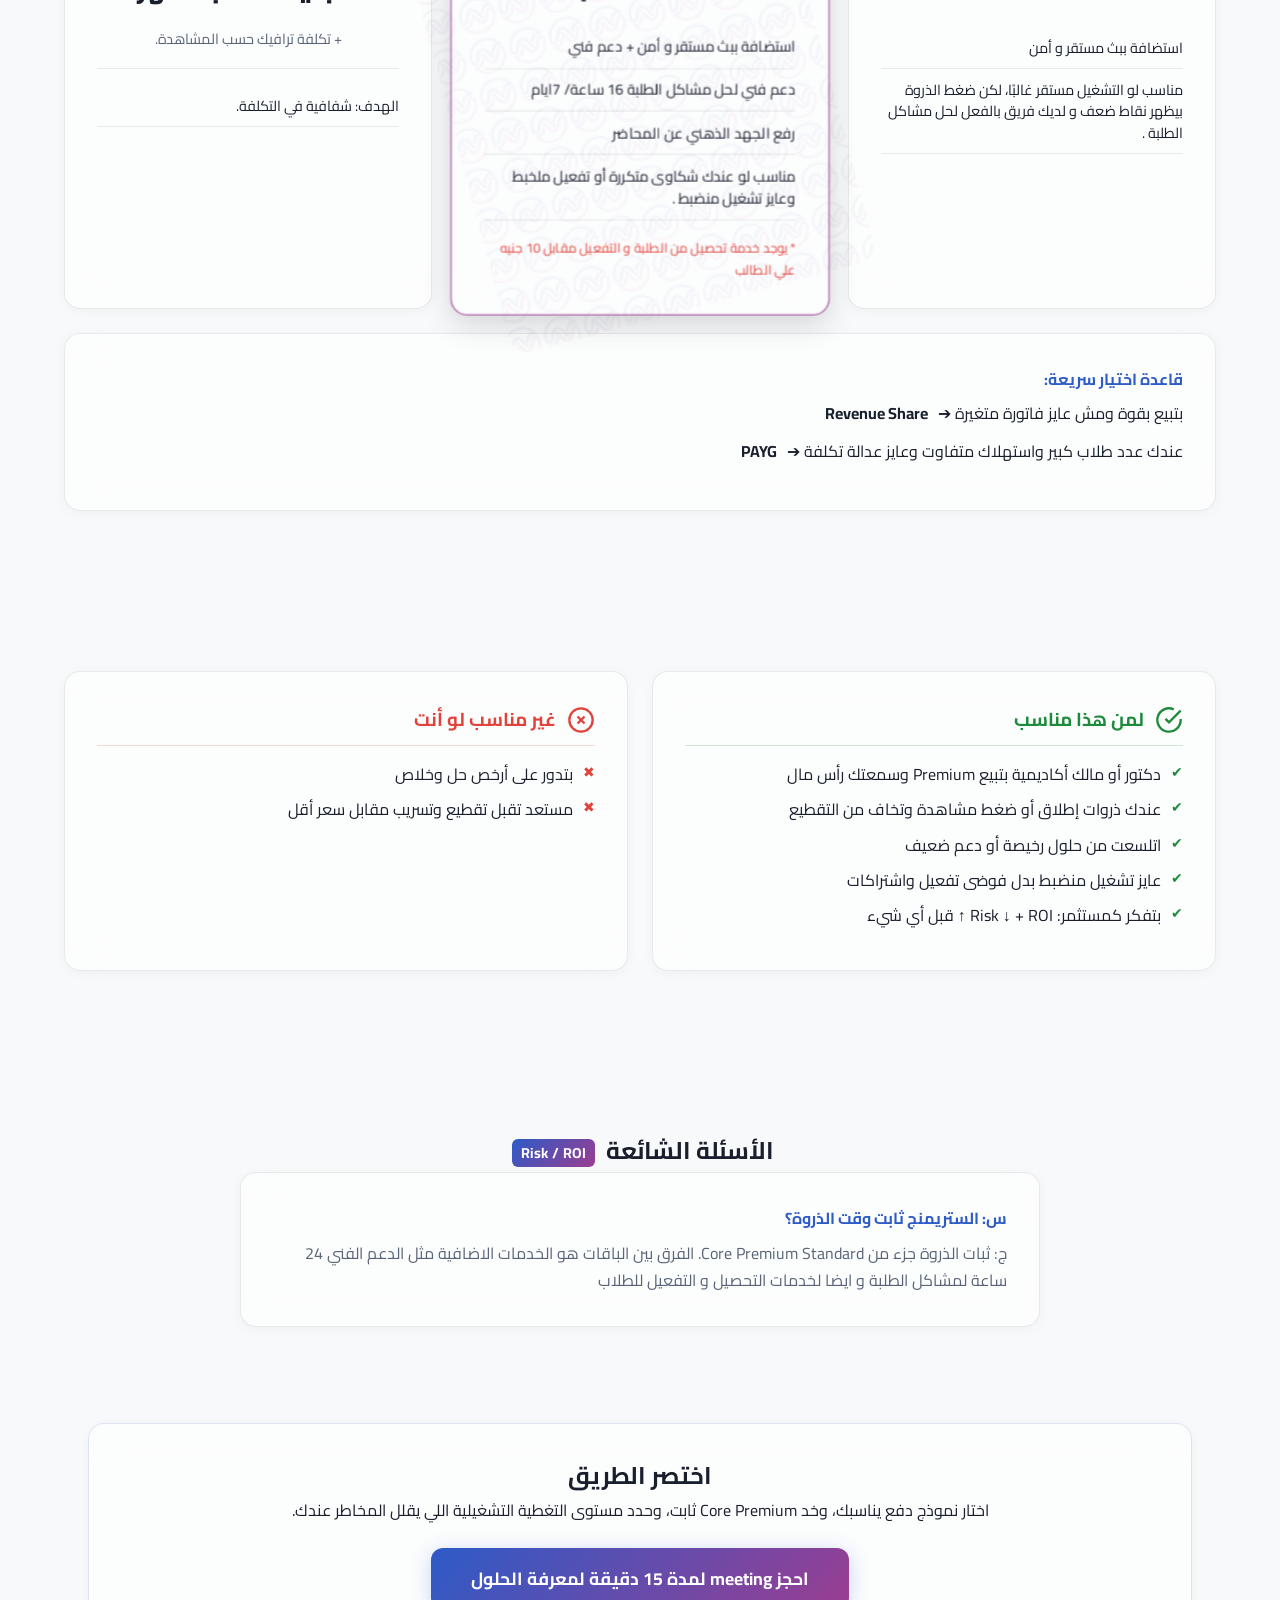
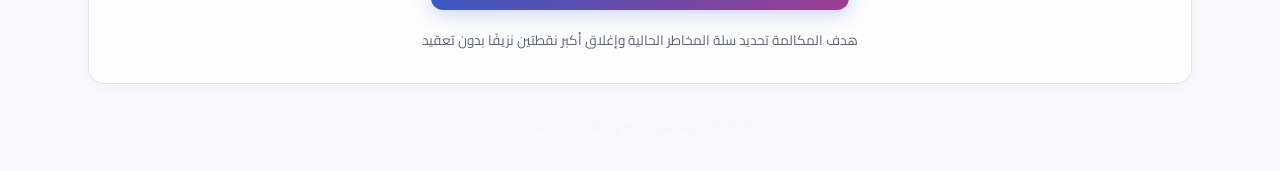
==== commit ac0b6b1b: "feat: Revamp the UI with a lighter color palette and introduce new section and component styles." ====
--- a/index.html
+++ b/index.html
@@ -1,22 +1,28 @@
 <!DOCTYPE html>
 <html lang="ar" dir="rtl">
+
 <head>
     <meta charset="UTF-8">
     <meta name="viewport" content="width=device-width, initial-scale=1.0">
     <title>NovEdu - Premium Educational Infrastructure</title>
-    <meta name="description" content="NovEdu — البنية التحتية المميزة لكورسك الرقمي. أمان شامل، ستريمنج ثابت، تحصيل، تشغيل، حوكمة فريق، تقارير.">
-    <link href="https://fonts.googleapis.com/css2?family=Cairo:wght@400;600;700;800&family=Inter:wght@400;600;700;800&display=swap" rel="stylesheet">
+    <meta name="description"
+        content="NovEdu — البنية التحتية المميزة لكورسك الرقمي. أمان شامل، ستريمنج ثابت، تحصيل، تشغيل، حوكمة فريق، تقارير.">
+    <link
+        href="https://fonts.googleapis.com/css2?family=Cairo:wght@400;600;700;800&family=Inter:wght@400;600;700;800&display=swap"
+        rel="stylesheet">
     <link rel="stylesheet" href="style.css">
 </head>
+
 <body>
     <!-- Background Elements -->
     <div class="bg-gradient bg-blob-1"></div>
     <div class="bg-gradient bg-blob-2"></div>
     <div class="bg-gradient bg-blob-3"></div>
-    
+
     <header class="navbar container">
         <div class="logo">
-            <img src="images/logo.png" alt="NovEdu Logo" class="logo-img" width="40" height="40" style="object-fit: contain;">
+            <img src="images/logo.png" alt="NovEdu Logo" class="logo-img" width="40" height="40"
+                style="object-fit: contain;">
             <span>NovEdu</span>
         </div>
         <div class="nav-controls">
@@ -30,8 +36,9 @@
             <div class="hero-content glass-card">
                 <span class="badge" data-i18n="hero_badge">Premium Infrastructure</span>
                 <h1 data-i18n="hero_headline">حوّل كورسك إلى أصل رقمي محمي يشتغل بثبات ويكبر من غير حرائق تشغيل</h1>
-                <p class="subtitle" data-i18n="hero_subheadline">تطبيق NovEdu بيحوّلك من مجرد رفع فيديوهات إلى أمان شامل + ستريمنج ثابت وقت الذروة + تحصيل + تشغيل + حوكمة فريق + تقارير.</p>
-                
+                <p class="subtitle" data-i18n="hero_subheadline">تطبيق NovEdu بيحوّلك من مجرد رفع فيديوهات إلى أمان شامل
+                    + ستريمنج ثابت وقت الذروة + تحصيل + تشغيل + حوكمة فريق + تقارير.</p>
+
                 <div class="trust-numbers">
                     <div class="stat">
                         <h3 data-i18n="stat_1_val">7+</h3>
@@ -50,26 +57,47 @@
                 </div>
 
                 <div class="cta-group">
-                    <a href="https://calendly.com/mostafa-sallam34/30min" target="_blank" rel="noopener" class="btn-primary" data-i18n="cta_primary">احجز Meeting لمدة 15 دقيقة</a>
+                    <a href="https://calendly.com/mostafa-sallam34/30min" target="_blank" rel="noopener"
+                        class="btn-primary" data-i18n="cta_primary">احجز Meeting لمدة 15 دقيقة</a>
                     <a href="#" class="btn-whatsapp">
-                        <svg width="20" height="20" viewBox="0 0 24 24" fill="none" stroke="currentColor" stroke-width="2" stroke-linecap="round" stroke-linejoin="round"><path d="M21 11.5a8.38 8.38 0 0 1-.9 3.8 8.5 8.5 0 0 1-7.6 4.7 8.38 8.38 0 0 1-3.8-.9L3 21l1.9-5.7a8.38 8.38 0 0 1-.9-3.8 8.5 8.5 0 0 1 4.7-7.6 8.38 8.38 0 0 1 3.8-.9h.5a8.48 8.48 0 0 1 8 8v.5z"></path></svg>
+                        <svg width="20" height="20" viewBox="0 0 24 24" fill="none" stroke="currentColor"
+                            stroke-width="2" stroke-linecap="round" stroke-linejoin="round">
+                            <path
+                                d="M21 11.5a8.38 8.38 0 0 1-.9 3.8 8.5 8.5 0 0 1-7.6 4.7 8.38 8.38 0 0 1-3.8-.9L3 21l1.9-5.7a8.38 8.38 0 0 1-.9-3.8 8.5 8.5 0 0 1 4.7-7.6 8.38 8.38 0 0 1 3.8-.9h.5a8.48 8.48 0 0 1 8 8v.5z">
+                            </path>
+                        </svg>
                         <span data-i18n="cta_secondary">تواصل واتساب</span>
                     </a>
                 </div>
             </div>
-            <p class="cta-hint text-center" data-i18n="cta_sub">ميتينج سريع لتحديد أكبر نقطتين نزيفًا عندك وإزاي نقفلهم بنظام واضح</p>
-            
+            <p class="cta-hint text-center" data-i18n="cta_sub">ميتينج سريع لتحديد أكبر نقطتين نزيفًا عندك وإزاي نقفلهم
+                بنظام واضح</p>
+
             <div class="partners-highlight glass-card anim-item mt-5">
-                <h3 class="gradient-text mb-3" data-i18n="partners_title">شركات رسمية مع نقابة اطباء الشرقية و كلية طب الزقازيق و اكاديمية السادات و العديد من المؤسسات المعتمدة</h3>
+                <h3 class="gradient-text mb-3" data-i18n="partners_title">شركات رسمية مع نقابة اطباء الشرقية و كلية طب
+                    الزقازيق و اكاديمية السادات و العديد من المؤسسات المعتمدة</h3>
                 <div class="partner-logos">
                     <div class="p-logo">
-                        <svg width="40" height="40" viewBox="0 0 24 24" fill="none" stroke="currentColor" stroke-width="1.5"><path d="M3 21h18M5 21V7l7-4 7 4v14M9 21v-4h6v4M9 9h.01M15 9h.01M9 13h.01M15 13h.01"/></svg>
+                        <svg width="40" height="40" viewBox="0 0 24 24" fill="none" stroke="currentColor"
+                            stroke-width="1.5">
+                            <path d="M3 21h18M5 21V7l7-4 7 4v14M9 21v-4h6v4M9 9h.01M15 9h.01M9 13h.01M15 13h.01" />
+                        </svg>
                     </div>
                     <div class="p-logo">
-                        <svg width="40" height="40" viewBox="0 0 24 24" fill="none" stroke="currentColor" stroke-width="1.5"><path d="M4.8 2.3A.3.3 0 105 2H4a2 2 0 00-2 2v5a6 6 0 006 6v0a6 6 0 006-6V4a2 2 0 00-2-2h-1a.2.2 0 10.3.3"/><path d="M8 15v1a6 6 0 006 6v0a6 6 0 006-6v-4"/><path d="M22 10l-4-2 4-2"/></svg>
+                        <svg width="40" height="40" viewBox="0 0 24 24" fill="none" stroke="currentColor"
+                            stroke-width="1.5">
+                            <path
+                                d="M4.8 2.3A.3.3 0 105 2H4a2 2 0 00-2 2v5a6 6 0 006 6v0a6 6 0 006-6V4a2 2 0 00-2-2h-1a.2.2 0 10.3.3" />
+                            <path d="M8 15v1a6 6 0 006 6v0a6 6 0 006-6v-4" />
+                            <path d="M22 10l-4-2 4-2" />
+                        </svg>
                     </div>
                     <div class="p-logo">
-                        <svg width="40" height="40" viewBox="0 0 24 24" fill="none" stroke="currentColor" stroke-width="1.5"><path d="M22 10v6M2 10l10-5 10 5-10 5z"/><path d="M6 12v5c3 3 9 3 12 0v-5"/></svg>
+                        <svg width="40" height="40" viewBox="0 0 24 24" fill="none" stroke="currentColor"
+                            stroke-width="1.5">
+                            <path d="M22 10v6M2 10l10-5 10 5-10 5z" />
+                            <path d="M6 12v5c3 3 9 3 12 0v-5" />
+                        </svg>
                     </div>
                 </div>
             </div>
@@ -79,56 +107,87 @@
         <section id="pain" class="container">
             <div class="section-header">
                 <h2 data-i18n="pain_title">أين الخسارة الحقيقية؟</h2>
-                <p data-i18n="pain_desc">لو عندك محتوى قوي وبتعرف تبيع، فالمشكلة غالبًا مش في التسويق. المشكلة في الهشاشة التشغيلية اللي بتاكل من السمعة والعائد.</p>
-            </div>
-            
+                <p data-i18n="pain_desc">لو عندك محتوى قوي وبتعرف تبيع، فالمشكلة غالبًا مش في التسويق. المشكلة في
+                    الهشاشة التشغيلية اللي بتاكل من السمعة والعائد.</p>
+            </div>
+
             <div class="grid cards-grid">
                 <div class="glass-card feature-card anim-item">
                     <div class="icon-wrap warning">
-                        <svg width="28" height="28" viewBox="0 0 24 24" fill="none" stroke="var(--accent)" stroke-width="2"><path d="M10.29 3.86L1.82 18a2 2 0 001.71 3h16.94a2 2 0 001.71-3L13.71 3.86a2 2 0 00-3.42 0z"/><line x1="12" y1="9" x2="12" y2="13"/><line x1="12" y1="17" x2="12.01" y2="17"/></svg>
+                        <svg width="28" height="28" viewBox="0 0 24 24" fill="none" stroke="var(--accent)"
+                            stroke-width="2">
+                            <path
+                                d="M10.29 3.86L1.82 18a2 2 0 001.71 3h16.94a2 2 0 001.71-3L13.71 3.86a2 2 0 00-3.42 0z" />
+                            <line x1="12" y1="9" x2="12" y2="13" />
+                            <line x1="12" y1="17" x2="12.01" y2="17" />
+                        </svg>
                     </div>
                     <h4 data-i18n="pain_1_title">وقت الزحمة الفيديو بيقطع</h4>
                     <p data-i18n="pain_1_desc">شكاوى جماعية → نقل من المنصة نبدا من الاول تاني</p>
                 </div>
                 <div class="glass-card feature-card anim-item">
                     <div class="icon-wrap warning">
-                        <svg width="28" height="28" viewBox="0 0 24 24" fill="none" stroke="var(--accent)" stroke-width="2"><rect x="3" y="11" width="18" height="11" rx="2" ry="2"/><path d="M7 11V7a5 5 0 019.9-1"/></svg>
+                        <svg width="28" height="28" viewBox="0 0 24 24" fill="none" stroke="var(--accent)"
+                            stroke-width="2">
+                            <rect x="3" y="11" width="18" height="11" rx="2" ry="2" />
+                            <path d="M7 11V7a5 5 0 019.9-1" />
+                        </svg>
                     </div>
                     <h4 data-i18n="pain_2_title">المحتوى بيتسرّب</h4>
                     <p data-i18n="pain_2_desc">تضطر تقلل السعر → هامش ربح أقل</p>
                 </div>
                 <div class="glass-card feature-card anim-item">
                     <div class="icon-wrap warning">
-                        <svg width="28" height="28" viewBox="0 0 24 24" fill="none" stroke="var(--accent)" stroke-width="2"><path d="M17 21v-2a4 4 0 00-4-4H5a4 4 0 00-4 4v2"/><circle cx="9" cy="7" r="4"/><path d="M23 21v-2a4 4 0 00-3-3.87"/><path d="M16 3.13a4 4 0 010 7.75"/></svg>
+                        <svg width="28" height="28" viewBox="0 0 24 24" fill="none" stroke="var(--accent)"
+                            stroke-width="2">
+                            <path d="M17 21v-2a4 4 0 00-4-4H5a4 4 0 00-4 4v2" />
+                            <circle cx="9" cy="7" r="4" />
+                            <path d="M23 21v-2a4 4 0 00-3-3.87" />
+                            <path d="M16 3.13a4 4 0 010 7.75" />
+                        </svg>
                     </div>
                     <h4 data-i18n="pain_3_title">الحسابات بتتشارك</h4>
                     <p data-i18n="pain_3_desc">بين أكثر من شخص على التلجرام وغيره = الاشتراك يفقد قيمته</p>
                 </div>
                 <div class="glass-card feature-card anim-item">
                     <div class="icon-wrap warning">
-                        <svg width="28" height="28" viewBox="0 0 24 24" fill="none" stroke="var(--accent)" stroke-width="2"><circle cx="12" cy="12" r="3"/><path d="M19.4 15a1.65 1.65 0 00.33 1.82l.06.06a2 2 0 010 2.83 2 2 0 01-2.83 0l-.06-.06a1.65 1.65 0 00-1.82-.33 1.65 1.65 0 00-1 1.51V21a2 2 0 01-4 0v-.09A1.65 1.65 0 009 19.4a1.65 1.65 0 00-1.82.33l-.06.06a2 2 0 01-2.83-2.83l.06-.06A1.65 1.65 0 004.68 15a1.65 1.65 0 00-1.51-1H3a2 2 0 010-4h.09A1.65 1.65 0 004.6 9a1.65 1.65 0 00-.33-1.82l-.06-.06a2 2 0 012.83-2.83l.06.06A1.65 1.65 0 009 4.68a1.65 1.65 0 001-1.51V3a2 2 0 014 0v.09a1.65 1.65 0 001 1.51 1.65 1.65 0 001.82-.33l.06-.06a2 2 0 012.83 2.83l-.06.06A1.65 1.65 0 0019.4 9a1.65 1.65 0 001.51 1H21a2 2 0 010 4h-.09a1.65 1.65 0 00-1.51 1z"/></svg>
+                        <svg width="28" height="28" viewBox="0 0 24 24" fill="none" stroke="var(--accent)"
+                            stroke-width="2">
+                            <circle cx="12" cy="12" r="3" />
+                            <path
+                                d="M19.4 15a1.65 1.65 0 00.33 1.82l.06.06a2 2 0 010 2.83 2 2 0 01-2.83 0l-.06-.06a1.65 1.65 0 00-1.82-.33 1.65 1.65 0 00-1 1.51V21a2 2 0 01-4 0v-.09A1.65 1.65 0 009 19.4a1.65 1.65 0 00-1.82.33l-.06.06a2 2 0 01-2.83-2.83l.06-.06A1.65 1.65 0 004.68 15a1.65 1.65 0 00-1.51-1H3a2 2 0 010-4h.09A1.65 1.65 0 004.6 9a1.65 1.65 0 00-.33-1.82l-.06-.06a2 2 0 012.83-2.83l.06.06A1.65 1.65 0 009 4.68a1.65 1.65 0 001-1.51V3a2 2 0 014 0v.09a1.65 1.65 0 001 1.51 1.65 1.65 0 001.82-.33l.06-.06a2 2 0 012.83 2.83l-.06.06A1.65 1.65 0 0019.4 9a1.65 1.65 0 001.51 1H21a2 2 0 010 4h-.09a1.65 1.65 0 00-1.51 1z" />
+                        </svg>
                     </div>
                     <h4 data-i18n="pain_4_title">تفعيل واشتراكات يدوي</h4>
                     <p data-i18n="pain_4_desc">فوضى وأخطاء بشرية</p>
                 </div>
                 <div class="glass-card feature-card anim-item">
                     <div class="icon-wrap warning">
-                        <svg width="28" height="28" viewBox="0 0 24 24" fill="none" stroke="var(--accent)" stroke-width="2"><line x1="12" y1="1" x2="12" y2="23"/><path d="M17 5H9.5a3.5 3.5 0 000 7h5a3.5 3.5 0 010 7H6"/></svg>
+                        <svg width="28" height="28" viewBox="0 0 24 24" fill="none" stroke="var(--accent)"
+                            stroke-width="2">
+                            <line x1="12" y1="1" x2="12" y2="23" />
+                            <path d="M17 5H9.5a3.5 3.5 0 000 7h5a3.5 3.5 0 010 7H6" />
+                        </svg>
                     </div>
                     <h4 data-i18n="pain_5_title">مستحقات غير واضحة</h4>
                     <p data-i18n="pain_5_desc">تسعير غلط ومشاكل في الحسابات</p>
                 </div>
                 <div class="glass-card feature-card anim-item">
                     <div class="icon-wrap warning">
-                        <svg width="28" height="28" viewBox="0 0 24 24" fill="none" stroke="var(--accent)" stroke-width="2"><circle cx="12" cy="12" r="10"/><polyline points="12 6 12 12 16 14"/></svg>
+                        <svg width="28" height="28" viewBox="0 0 24 24" fill="none" stroke="var(--accent)"
+                            stroke-width="2">
+                            <circle cx="12" cy="12" r="10" />
+                            <polyline points="12 6 12 12 16 14" />
+                        </svg>
                     </div>
                     <h4 data-i18n="pain_6_title">دعم ضعيف</h4>
                     <p data-i18n="pain_6_desc">الطلبة بتستنى أيام للرد، وده بيستهلك وقتك ومجهودك</p>
                 </div>
             </div>
-            
+
             <div class="alert-box glass-card mt-4 text-center anim-item">
-                <p data-i18n="pain_conclusion">أنت بتشترك عشان <strong>خطورة ↓ عائد استثماري ↑</strong> مش عشان شكل المنصة ولا عشان السعر.</p>
+                <p data-i18n="pain_conclusion">أنت بتشترك عشان <strong>خطورة ↓ عائد استثماري ↑</strong> مش عشان شكل
+                    المنصة ولا عشان السعر.</p>
             </div>
         </section>
 
@@ -136,11 +195,13 @@
         <section id="core-value" class="container bg-blur">
             <div class="section-header">
                 <h2 class="gradient-text" data-i18n="core_title">الحل <span class="badge-inline">Core Value</span></h2>
-                <p data-i18n="core_desc">تطبيق NovEdu بيوفرلك البنية التحتية لكورسك مش مجرد تطبيق . ده نظام تشغيل كامل يشيل عنك التشغيل ويقفل سلة المخاطر.</p>
-            </div>
-            
-            <div class="core-standard glass-card highlight-card anim-item">
-                <h3 data-i18n="core_premium">Core Premium Standard <span class="badge-inline" data-i18n="core_badge">ثابت لكل العملاء</span></h3>
+                <p data-i18n="core_desc">تطبيق NovEdu بيوفرلك البنية التحتية لكورسك مش مجرد تطبيق . ده نظام تشغيل كامل
+                    يشيل عنك التشغيل ويقفل سلة المخاطر.</p>
+            </div>
+
+            <div class="core-standard glass-card highlight-card logo-pattern anim-item">
+                <h3 data-i18n="core_premium">Core Premium Standard <span class="badge-inline"
+                        data-i18n="core_badge">ثابت لكل العملاء</span></h3>
                 <ul class="check-list">
                     <li data-i18n="core_list_1">أمان شامل: تطبيق + سيرفر + طالب، مع طبقات تقلل التسريب</li>
                     <li data-i18n="core_list_2">ستريمنج ثابت وقت الذروة</li>
@@ -148,7 +209,8 @@
                     <li data-i18n="core_list_4">جدولة محتوى + تقارير تشغيل واستهلاك</li>
                 </ul>
                 <div class="summary-box mt-3" data-i18n="core_summary">
-                    <strong>الخلاصة:</strong> مش بنبيع Features. بنبيع تغطية تشغيل + SLA واضح + تقليل مخاطر بحيث العائد يزيد والسمعة تفضل Premium.
+                    <strong>الخلاصة:</strong> مش بنبيع Features. بنبيع تغطية تشغيل + SLA واضح + تقليل مخاطر بحيث العائد
+                    يزيد والسمعة تفضل Premium.
                 </div>
             </div>
         </section>
@@ -166,9 +228,47 @@
                     </ul>
                 </div>
                 <div class="split-visual glass-card visual-card anim-item">
-                    <div class="mockup folder-view">
-                        <svg width="48" height="48" viewBox="0 0 24 24" fill="none" stroke="var(--primary)" stroke-width="1.5"><path d="M22 19a2 2 0 01-2 2H4a2 2 0 01-2-2V5a2 2 0 012-2h5l2 3h9a2 2 0 012 2z"/></svg>
-                        <span>Folders / Modules View</span>
+                    <div class="mockup-ui folder-mockup">
+                        <div class="mockup-header">
+                            <svg width="16" height="16" viewBox="0 0 24 24" fill="none" stroke="var(--primary)" stroke-width="2"><path d="M22 19a2 2 0 01-2 2H4a2 2 0 01-2-2V5a2 2 0 012-2h5l2 3h9a2 2 0 012 2z"/></svg>
+                            <span>Course Modules</span>
+                        </div>
+                        <div class="mockup-tree">
+                            <div class="tree-folder open">
+                                <div class="tree-label">
+                                    <svg width="14" height="14" viewBox="0 0 24 24" fill="var(--primary)" stroke="none"><path d="M10 4H4a2 2 0 00-2 2v12a2 2 0 002 2h16a2 2 0 002-2V8a2 2 0 00-2-2h-8l-2-2z"/></svg>
+                                    <span>Module 1 — المقدمة</span>
+                                    <span class="tree-badge done">✓ 3/3</span>
+                                </div>
+                                <div class="tree-children">
+                                    <div class="tree-item">
+                                        <svg width="12" height="12" viewBox="0 0 24 24" fill="none" stroke="var(--success)" stroke-width="2"><polygon points="5 3 19 12 5 21 5 3"/></svg>
+                                        <span>1.1 مقدمة عامة</span>
+                                    </div>
+                                    <div class="tree-item">
+                                        <svg width="12" height="12" viewBox="0 0 24 24" fill="none" stroke="var(--success)" stroke-width="2"><polygon points="5 3 19 12 5 21 5 3"/></svg>
+                                        <span>1.2 أساسيات</span>
+                                    </div>
+                                    <div class="tree-item">
+                                        <svg width="12" height="12" viewBox="0 0 24 24" fill="none" stroke="var(--accent)" stroke-width="2"><path d="M14 2H6a2 2 0 00-2 2v16a2 2 0 002 2h12a2 2 0 002-2V8z"/><polyline points="14 2 14 8 20 8"/></svg>
+                                        <span>Quiz — اختبار قصير</span>
+                                    </div>
+                                </div>
+                            </div>
+                            <div class="tree-folder">
+                                <div class="tree-label">
+                                    <svg width="14" height="14" viewBox="0 0 24 24" fill="var(--secondary)" stroke="none"><path d="M10 4H4a2 2 0 00-2 2v12a2 2 0 002 2h16a2 2 0 002-2V8a2 2 0 00-2-2h-8l-2-2z"/></svg>
+                                    <span>Module 2 — التطبيق العملي</span>
+                                    <span class="tree-badge progress">1/4</span>
+                                </div>
+                            </div>
+                            <div class="tree-folder locked">
+                                <div class="tree-label">
+                                    <svg width="14" height="14" viewBox="0 0 24 24" fill="none" stroke="var(--text-muted)" stroke-width="2"><rect x="3" y="11" width="18" height="11" rx="2"/><path d="M7 11V7a5 5 0 0110 0v4"/></svg>
+                                    <span>Module 3 — 🔒 يفتح 15 مارس</span>
+                                </div>
+                            </div>
+                        </div>
                     </div>
                 </div>
             </div>
@@ -178,24 +278,75 @@
         <section id="security" class="container">
             <div class="split-layout reverse">
                 <div class="split-text anim-item">
-                    <h2 class="gradient-text" data-i18n="sec_title">أمان المحتوى <span class="badge-inline">Selling Point</span></h2>
+                    <h2 class="gradient-text" data-i18n="sec_title">أمان المحتوى <span class="badge-inline">Selling
+                            Point</span></h2>
                     <p data-i18n="sec_desc">حماية فعلية تمنع التسريب وتقلل Surface Area بدل وعود عامة.</p>
-                    <ul class="feature-list grid-list">
-                        <li data-i18n="sec_list_1">مستويات حماية قابلة للاختيار حسب قيمة الكورس</li>
-                        <li data-i18n="sec_list_2">ربط الحساب بجهاز واحد أو عدد أجهزة محدد</li>
-                        <li data-i18n="sec_list_3">منع Screenshot وScreen Recording حسب الجهاز/السياسة</li>
-                        <li data-i18n="sec_list_4">Watermark دائم داخل الفيديو باسم ورقم الطالب</li>
-                        <li data-i18n="sec_list_5">Anti-Sharing وAnti-Download</li>
-                        <li data-i18n="sec_list_7">Offline Download داخل التطبيق فقط بطريقة مشفرة للطلبة المغتربين</li>
+                    <ul class="feature-list grid-list icon-grid">
+                        <li data-i18n="sec_list_1">
+                            <svg class="li-icon" width="22" height="22" viewBox="0 0 24 24" fill="none" stroke="var(--primary)" stroke-width="2"><path d="M12 22s8-4 8-10V5l-8-3-8 3v7c0 6 8 10 8 10z"/></svg>
+                            مستويات حماية قابلة للاختيار حسب قيمة الكورس
+                        </li>
+                        <li data-i18n="sec_list_2">
+                            <svg class="li-icon" width="22" height="22" viewBox="0 0 24 24" fill="none" stroke="var(--primary)" stroke-width="2"><rect x="5" y="2" width="14" height="20" rx="2" ry="2"/><line x1="12" y1="18" x2="12.01" y2="18"/></svg>
+                            ربط الحساب بجهاز واحد أو عدد أجهزة محدد
+                        </li>
+                        <li data-i18n="sec_list_3">
+                            <svg class="li-icon" width="22" height="22" viewBox="0 0 24 24" fill="none" stroke="var(--primary)" stroke-width="2"><line x1="1" y1="1" x2="23" y2="23"/><path d="M16.72 11.06A10.94 10.94 0 0119 12.55"/><path d="M5 12.55a10.94 10.94 0 015.17-2.39"/><path d="M10.71 5.05A16 16 0 0122.56 9"/><path d="M1.42 9a15.91 15.91 0 014.7-2.88"/><path d="M8.53 16.11a6 6 0 016.95 0"/><line x1="12" y1="20" x2="12.01" y2="20"/></svg>
+                            منع Screenshot وScreen Recording حسب الجهاز/السياسة
+                        </li>
+                        <li data-i18n="sec_list_4">
+                            <svg class="li-icon" width="22" height="22" viewBox="0 0 24 24" fill="none" stroke="var(--primary)" stroke-width="2"><path d="M12 2L2 7l10 5 10-5-10-5z"/><path d="M2 17l10 5 10-5"/><path d="M2 12l10 5 10-5"/></svg>
+                            Watermark دائم داخل الفيديو باسم ورقم الطالب
+                        </li>
+                        <li data-i18n="sec_list_5">
+                            <svg class="li-icon" width="22" height="22" viewBox="0 0 24 24" fill="none" stroke="var(--primary)" stroke-width="2"><circle cx="18" cy="5" r="3"/><circle cx="6" cy="12" r="3"/><circle cx="18" cy="19" r="3"/><line x1="8.59" y1="13.51" x2="15.42" y2="17.49"/><line x1="15.41" y1="6.51" x2="8.59" y2="10.49"/></svg>
+                            Anti-Sharing وAnti-Download
+                        </li>
+                        <li data-i18n="sec_list_7">
+                            <svg class="li-icon" width="22" height="22" viewBox="0 0 24 24" fill="none" stroke="var(--primary)" stroke-width="2"><path d="M21 15v4a2 2 0 01-2 2H5a2 2 0 01-2-2v-4"/><polyline points="7 10 12 15 17 10"/><line x1="12" y1="15" x2="12" y2="3"/></svg>
+                            Offline Download داخل التطبيق فقط بطريقة مشفرة للطلبة المغتربين
+                        </li>
                     </ul>
                     <div class="alert-success glass-card mt-3">
-                        <strong data-i18n="sec_result">النتيجة:</strong> <span data-i18n="sec_result_text">تسريب أقل = ضغط أقل على التسعير = هامش أعلى وثقة أعلى في البيع.</span>
+                        <strong data-i18n="sec_result">النتيجة:</strong> <span data-i18n="sec_result_text">تسريب أقل =
+                            ضغط أقل على التسعير = هامش أعلى وثقة أعلى في البيع.</span>
                     </div>
                 </div>
                 <div class="split-visual glass-card visual-card anim-item">
-                    <div class="mockup security-shield">
-                        <svg width="64" height="64" viewBox="0 0 24 24" fill="none" stroke="var(--primary)" stroke-width="1.5"><path d="M12 22s8-4 8-10V5l-8-3-8 3v7c0 6 8 10 8 10z"/><path d="M9 12l2 2 4-4" stroke="var(--success)" stroke-width="2"/></svg>
-                        <span>Secure Player</span>
+                    <div class="mockup-ui security-mockup">
+                        <div class="mockup-header">
+                            <svg width="16" height="16" viewBox="0 0 24 24" fill="none" stroke="#fff" stroke-width="2"><path d="M12 22s8-4 8-10V5l-8-3-8 3v7c0 6 8 10 8 10z"/></svg>
+                            <span>Secure Player</span>
+                            <span class="sec-status">🟢 Active</span>
+                        </div>
+                        <div class="sec-player-area">
+                            <div class="sec-video-frame">
+                                <svg width="40" height="40" viewBox="0 0 24 24" fill="none" stroke="rgba(45,91,199,0.3)" stroke-width="1.5"><polygon points="5 3 19 12 5 21 5 3"/></svg>
+                                <div class="sec-watermark">أحمد محمد — #4829</div>
+                            </div>
+                            <div class="sec-layers">
+                                <div class="sec-layer active">
+                                    <svg width="14" height="14" viewBox="0 0 24 24" fill="none" stroke="var(--success)" stroke-width="2"><path d="M22 11.08V12a10 10 0 11-5.93-9.14"/><polyline points="22 4 12 14.01 9 11.01"/></svg>
+                                    <span>Screenshot Blocked</span>
+                                </div>
+                                <div class="sec-layer active">
+                                    <svg width="14" height="14" viewBox="0 0 24 24" fill="none" stroke="var(--success)" stroke-width="2"><path d="M22 11.08V12a10 10 0 11-5.93-9.14"/><polyline points="22 4 12 14.01 9 11.01"/></svg>
+                                    <span>Watermark ON</span>
+                                </div>
+                                <div class="sec-layer active">
+                                    <svg width="14" height="14" viewBox="0 0 24 24" fill="none" stroke="var(--success)" stroke-width="2"><path d="M22 11.08V12a10 10 0 11-5.93-9.14"/><polyline points="22 4 12 14.01 9 11.01"/></svg>
+                                    <span>Anti-Share</span>
+                                </div>
+                                <div class="sec-layer active">
+                                    <svg width="14" height="14" viewBox="0 0 24 24" fill="none" stroke="var(--success)" stroke-width="2"><path d="M22 11.08V12a10 10 0 11-5.93-9.14"/><polyline points="22 4 12 14.01 9 11.01"/></svg>
+                                    <span>Device Lock</span>
+                                </div>
+                            </div>
+                            <div class="sec-device-info">
+                                <svg width="12" height="12" viewBox="0 0 24 24" fill="none" stroke="var(--text-muted)" stroke-width="2"><rect x="5" y="2" width="14" height="20" rx="2"/><line x1="12" y1="18" x2="12.01" y2="18"/></svg>
+                                <span>جهاز مربوط: iPhone 15 Pro</span>
+                            </div>
+                        </div>
                     </div>
                 </div>
             </div>
@@ -204,7 +355,7 @@
         <!-- 6 & 7) Governance & SLA -->
         <section id="gov-sla" class="container">
             <div class="grid cards-grid-2">
-                <div class="glass-card anim-item">
+                <div class="glass-card logo-pattern anim-item">
                     <h2 data-i18n="gov_title">التحكم في الطلبة + الحوكمة</h2>
                     <p class="highlight" data-i18n="gov_subtitle">إنت صاحب القرار. مش المنصة.</p>
                     <ul class="circle-list">
@@ -212,23 +363,30 @@
                         <li data-i18n="gov_list_2">تحديد مدة الاشتراك وسياسة وصول لكل منتج</li>
                         <li data-i18n="gov_list_3">سحب المحتوى تلقائيًا بعد انتهاء المدة</li>
                         <li data-i18n="gov_list_4">يوجد سجل مشاهدة لكل طالب + تقارير التفاعل والالتزام</li>
-                        <li data-i18n="gov_list_5">صلاحيات فريق متعددة + سجل تغييرات يقلل أخطاء الوصول وسوء الاستخدام</li>
+                        <li data-i18n="gov_list_5">صلاحيات فريق متعددة + سجل تغييرات يقلل أخطاء الوصول وسوء الاستخدام
+                        </li>
                     </ul>
                 </div>
                 <div class="glass-card sla-card anim-item">
                     <h2 data-i18n="sla_title">الثبات وقت الذروة + الدعم <span class="badge-inline">SLA</span></h2>
                     <div class="sla-icon">
-                        <svg width="48" height="48" viewBox="0 0 24 24" fill="none" stroke="var(--primary)" stroke-width="2"><polygon points="13 2 3 14 12 14 11 22 21 10 12 10 13 2"/></svg>
-                    </div>
-                    <p data-i18n="sla_desc">ثبات الذروة جزء من Core Premium Standard الفرق الحقيقي بين الباقات هو تغطية التشغيل والتحصيل و الخدمات الاخري لكن ثبات البث و الامان هم الجزا الاهم لنا</p>
+                        <svg width="48" height="48" viewBox="0 0 24 24" fill="none" stroke="var(--primary)"
+                            stroke-width="2">
+                            <polygon points="13 2 3 14 12 14 11 22 21 10 12 10 13 2" />
+                        </svg>
+                    </div>
+                    <p data-i18n="sla_desc">ثبات الذروة جزء من Core Premium Standard الفرق الحقيقي بين الباقات هو تغطية
+                        التشغيل والتحصيل و الخدمات الاخري لكن ثبات البث و الامان هم الجزا الاهم لنا</p>
                 </div>
             </div>
         </section>
 
         <!-- 8) Pricing Models -->
         <section id="pricing" class="container text-center">
-            <h2 class="gradient-text" data-i18n="price_title">المستحقات المالية <span class="badge-inline">التسعير والدفع</span></h2>
-            <p data-i18n="price_desc">اختار نموذج دفع يناسب عقلية المستثمر: تكلفة واضحة مقابل تقليل المخاطر وتشغيل يرفع العائد.</p>
+            <h2 class="gradient-text" data-i18n="price_title">المستحقات المالية <span class="badge-inline">التسعير
+                    والدفع</span></h2>
+            <p data-i18n="price_desc">اختار نموذج دفع يناسب عقلية المستثمر: تكلفة واضحة مقابل تقليل المخاطر وتشغيل يرفع
+                العائد.</p>
 
             <div class="pricing-grid mt-4">
                 <!-- Rev Share -->
@@ -237,11 +395,12 @@
                     <h3 data-i18n="plan_1_name">12% — Core Secure</h3>
                     <ul class="plan-features">
                         <li data-i18n="plan_1_f1">استضافة ببث مستقر و أمن</li>
-                        <li data-i18n="plan_1_f2">مناسب لو التشغيل مستقر غالبًا، لكن ضغط الذروة بيظهر نقاط ضعف و لديك فريق بالفعل لحل مشاكل الطلبة .</li>
-                    </ul>
-                </div>
-                
-                <div class="glass-card price-plan recommended anim-item">
+                        <li data-i18n="plan_1_f2">مناسب لو التشغيل مستقر غالبًا، لكن ضغط الذروة بيظهر نقاط ضعف و لديك
+                            فريق بالفعل لحل مشاكل الطلبة .</li>
+                    </ul>
+                </div>
+
+                <div class="glass-card price-plan recommended logo-pattern anim-item">
                     <div class="ribbon" data-i18n="ribbon_rec">Recommended</div>
                     <span class="plan-type" data-i18n="plan_2_type">أ) نموذج مرتبط بالنمو (Revenue Share)</span>
                     <h3 data-i18n="plan_2_name">16% — Pro Operated</h3>
@@ -251,12 +410,14 @@
                         <li data-i18n="plan_2_f3">رفع الجهد الذهني عن المحاضر</li>
                         <li data-i18n="plan_2_f4">مناسب لو عندك شكاوى متكررة أو تفعيل ملخبط وعايز تشغيل منضبط .</li>
                     </ul>
-                    <div class="addon" data-i18n="addon_text">* يوجد خدمة تحصيل من الطلبة و التفعيل مقابل 10 جنيه علي الطالب</div>
+                    <div class="addon" data-i18n="addon_text">* يوجد خدمة تحصيل من الطلبة و التفعيل مقابل 10 جنيه علي
+                        الطالب</div>
                 </div>
 
                 <!-- PAYG -->
                 <div class="glass-card price-plan anim-item">
-                    <span class="plan-type" data-i18n="plan_3_type">ب) نموذج شفاف التكلفة <span class="badge-inline badge-payg">PAYG</span></span>
+                    <span class="plan-type" data-i18n="plan_3_type">ب) نموذج شفاف التكلفة <span
+                            class="badge-inline badge-payg">PAYG</span></span>
                     <h3 data-i18n="plan_3_name">8 جنيه/طالب/شهر</h3>
                     <p class="traffic-addon" data-i18n="plan_3_addon">+ تكلفة ترافيك حسب المشاهدة.</p>
                     <ul class="plan-features border-t pt-2">
@@ -266,10 +427,19 @@
             </div>
 
             <div class="decision-box glass-card mt-3 text-left rtl-text-right anim-item">
-                <h4 data-i18n="dec_title">قاعدة اختيار سريعة:</h4>
-                <ul>
-                    <li data-i18n="dec_1">بتبيع بقوة ومش عايز فاتورة متغيرة ➔ <strong>Revenue Share</strong></li>
-                    <li data-i18n="dec_2">عندك عدد طلاب كبير واستهلاك متفاوت وعايز عدالة تكلفة ➔ <strong><span class="badge-inline badge-payg">PAYG</span></strong></li>
+                <h4 data-i18n="dec_title">
+                    <svg width="22" height="22" viewBox="0 0 24 24" fill="none" stroke="var(--primary)" stroke-width="2" style="vertical-align:middle;margin-inline-end:8px"><circle cx="12" cy="12" r="10"/><path d="M12 16v-4"/><path d="M12 8h.01"/></svg>
+                    قاعدة اختيار سريعة:
+                </h4>
+                <ul class="decision-list">
+                    <li data-i18n="dec_1">
+                        <svg class="li-icon" width="20" height="20" viewBox="0 0 24 24" fill="none" stroke="var(--primary)" stroke-width="2"><polyline points="22 12 18 12 15 21 9 3 6 12 2 12"/></svg>
+                        بتبيع بقوة ومش عايز فاتورة متغيرة ➔ <strong>Revenue Share</strong>
+                    </li>
+                    <li data-i18n="dec_2">
+                        <svg class="li-icon" width="20" height="20" viewBox="0 0 24 24" fill="none" stroke="var(--success)" stroke-width="2"><line x1="12" y1="1" x2="12" y2="23"/><path d="M17 5H9.5a3.5 3.5 0 000 7h5a3.5 3.5 0 010 7H6"/></svg>
+                        عندك عدد طلاب كبير واستهلاك متفاوت وعايز عدالة تكلفة ➔ <strong><span class="badge-inline badge-payg">PAYG</span></strong>
+                    </li>
                 </ul>
             </div>
         </section>
@@ -278,7 +448,10 @@
         <section class="container">
             <div class="grid cards-grid-2">
                 <div class="glass-card target-card good-fit anim-item">
-                    <h3 data-i18n="target_good">لمن هذا مناسب</h3>
+                    <div class="target-header">
+                        <svg width="28" height="28" viewBox="0 0 24 24" fill="none" stroke="var(--success)" stroke-width="2"><path d="M22 11.08V12a10 10 0 11-5.93-9.14"/><polyline points="22 4 12 14.01 9 11.01"/></svg>
+                        <h3 data-i18n="target_good">لمن هذا مناسب</h3>
+                    </div>
                     <ul>
                         <li data-i18n="tg_1">دكتور أو مالك أكاديمية بتبيع Premium وسمعتك رأس مال</li>
                         <li data-i18n="tg_2">عندك ذروات إطلاق أو ضغط مشاهدة وتخاف من التقطيع</li>
@@ -288,7 +461,10 @@
                     </ul>
                 </div>
                 <div class="glass-card target-card bad-fit anim-item">
-                    <h3 data-i18n="target_bad">غير مناسب لو أنت</h3>
+                    <div class="target-header">
+                        <svg width="28" height="28" viewBox="0 0 24 24" fill="none" stroke="var(--accent)" stroke-width="2"><circle cx="12" cy="12" r="10"/><line x1="15" y1="9" x2="9" y2="15"/><line x1="9" y1="9" x2="15" y2="15"/></svg>
+                        <h3 data-i18n="target_bad">غير مناسب لو أنت</h3>
+                    </div>
                     <ul>
                         <li data-i18n="tb_1">بتدور على أرخص حل وخلاص</li>
                         <li data-i18n="tb_2">مستعد تقبل تقطيع وتسريب مقابل سعر أقل</li>
@@ -299,11 +475,13 @@
 
         <!-- FAQ Section -->
         <section id="faq" class="container">
-            <h2 class="text-center" data-i18n="faq_title">الأسئلة الشائعة <span class="badge-inline">Risk / ROI</span></h2>
+            <h2 class="text-center" data-i18n="faq_title">الأسئلة الشائعة <span class="badge-inline">Risk / ROI</span>
+            </h2>
             <div class="faq-list mt-3">
                 <div class="faq-item glass-card mb-2 anim-item">
                     <h4 data-i18n="faq_1_q">س: الستريمنج ثابت وقت الذروة؟</h4>
-                    <p data-i18n="faq_1_a">ج: ثبات الذروة جزء من Core Premium Standard. الفرق بين الباقات هو الخدمات الاضافية مثل الدعم الفني 24 ساعة لمشاكل الطلبة و ايضا لخدمات التحصيل و التفعيل للطلاب</p>
+                    <p data-i18n="faq_1_a">ج: ثبات الذروة جزء من Core Premium Standard. الفرق بين الباقات هو الخدمات
+                        الاضافية مثل الدعم الفني 24 ساعة لمشاكل الطلبة و ايضا لخدمات التحصيل و التفعيل للطلاب</p>
                 </div>
             </div>
         </section>
@@ -311,12 +489,15 @@
 
     <!-- Final CTA Footer -->
     <footer class="footer-cta container text-center">
-        <div class="glass-card highlight-card p-5 anim-item">
+        <div class="glass-card highlight-card logo-pattern p-5 anim-item">
             <h2 data-i18n="footer_title">اختصر الطريق</h2>
-            <p class="mb-3" data-i18n="footer_desc">اختار نموذج دفع يناسبك، وخد Core Premium ثابت، وحدد مستوى التغطية التشغيلية اللي يقلل المخاطر عندك.</p>
+            <p class="mb-3" data-i18n="footer_desc">اختار نموذج دفع يناسبك، وخد Core Premium ثابت، وحدد مستوى التغطية
+                التشغيلية اللي يقلل المخاطر عندك.</p>
             <div class="cta-wrap">
-                <a href="https://calendly.com/mostafa-sallam34/30min" target="_blank" rel="noopener" class="btn-primary large-btn" data-i18n="cta_final">احجز meeting لمدة 15 دقيقة لمعرفة الحلول</a>
-                <p class="cta-hint mt-2" data-i18n="cta_final_sub">هدف المكالمة تحديد سلة المخاطر الحالية وإغلاق أكبر نقطتين نزيفًا بدون تعقيد</p>
+                <a href="https://calendly.com/mostafa-sallam34/30min" target="_blank" rel="noopener"
+                    class="btn-primary large-btn" data-i18n="cta_final">احجز meeting لمدة 15 دقيقة لمعرفة الحلول</a>
+                <p class="cta-hint mt-2" data-i18n="cta_final_sub">هدف المكالمة تحديد سلة المخاطر الحالية وإغلاق أكبر
+                    نقطتين نزيفًا بدون تعقيد</p>
             </div>
         </div>
         <p class="copyright">© 2026 NovEdu. All rights reserved.</p>
@@ -324,10 +505,16 @@
 
     <!-- Floating WhatsApp Button -->
     <a href="#" class="floating-wa" aria-label="WhatsApp">
-        <svg width="32" height="32" viewBox="0 0 24 24" fill="none" stroke="currentColor" stroke-width="2" stroke-linecap="round" stroke-linejoin="round"><path d="M21 11.5a8.38 8.38 0 0 1-.9 3.8 8.5 8.5 0 0 1-7.6 4.7 8.38 8.38 0 0 1-3.8-.9L3 21l1.9-5.7a8.38 8.38 0 0 1-.9-3.8 8.5 8.5 0 0 1 4.7-7.6 8.38 8.38 0 0 1 3.8-.9h.5a8.48 8.48 0 0 1 8 8v.5z"></path></svg>
+        <svg width="32" height="32" viewBox="0 0 24 24" fill="none" stroke="currentColor" stroke-width="2"
+            stroke-linecap="round" stroke-linejoin="round">
+            <path
+                d="M21 11.5a8.38 8.38 0 0 1-.9 3.8 8.5 8.5 0 0 1-7.6 4.7 8.38 8.38 0 0 1-3.8-.9L3 21l1.9-5.7a8.38 8.38 0 0 1-.9-3.8 8.5 8.5 0 0 1 4.7-7.6 8.38 8.38 0 0 1 3.8-.9h.5a8.48 8.48 0 0 1 8 8v.5z">
+            </path>
+        </svg>
     </a>
 
     <script src="translations.js"></script>
     <script src="script.js"></script>
 </body>
-</html>
+
+</html>
--- a/style.css
+++ b/style.css
@@ -1,18 +1,18 @@
 /* Variables & Setup */
 :root {
-  --bg-color: #0d1117;
-  --bg-color-rgb: 13, 17, 23;
-  --text-main: #f0f6fc;
-  --text-muted: #8b949e;
+  --bg-color: #f8f9fb;
+  --bg-color-rgb: 248, 249, 251;
+  --text-main: #1a1f2e;
+  --text-muted: #5a6478;
   
-  --primary: #234178;
-  --primary-hover: #1c3563;
-  --secondary: #833279;
-  --accent: #ff7b72;
-  --success: #3fb950;
-  --glass-bg: rgba(255, 255, 255, 0.03);
-  --glass-border: rgba(255, 255, 255, 0.08);
-  --glass-highlight: rgba(35, 65, 120, 0.3);
+  --primary: #2d5bc7;
+  --primary-hover: #244ba5;
+  --secondary: #9b3d91;
+  --accent: #e0433a;
+  --success: #1e8a3c;
+  --glass-bg: rgba(255, 255, 255, 0.6);
+  --glass-border: rgba(0, 0, 0, 0.08);
+  --glass-highlight: rgba(45, 91, 199, 0.08);
 
   --font-ar: 'Cairo', sans-serif;
   --font-en: 'Inter', sans-serif;
@@ -55,14 +55,14 @@
   border-radius: 50%;
   filter: blur(120px);
   z-index: -1;
-  opacity: 0.3;
+  opacity: 0.4;
   will-change: transform;
 }
 
 .bg-blob-1 {
   width: 500px;
   height: 500px;
-  background: radial-gradient(circle, rgba(88, 166, 255, 0.25) 0%, transparent 70%);
+  background: radial-gradient(circle, rgba(45, 91, 199, 0.12) 0%, transparent 70%);
   top: -10%;
   left: -10%;
   animation: floatBlob1 25s infinite ease-in-out;
@@ -71,7 +71,7 @@
 .bg-blob-2 {
   width: 600px;
   height: 600px;
-  background: radial-gradient(circle, rgba(138, 43, 226, 0.15) 0%, transparent 70%);
+  background: radial-gradient(circle, rgba(155, 61, 145, 0.1) 0%, transparent 70%);
   bottom: -20%;
   right: -10%;
   animation: floatBlob2 30s infinite ease-in-out;
@@ -80,7 +80,7 @@
 .bg-blob-3 {
   width: 400px;
   height: 400px;
-  background: radial-gradient(circle, rgba(63, 185, 80, 0.12) 0%, transparent 70%);
+  background: radial-gradient(circle, rgba(30, 138, 60, 0.08) 0%, transparent 70%);
   top: 50%;
   left: 50%;
   animation: floatBlob3 35s infinite ease-in-out;
@@ -157,12 +157,13 @@
   border: 1px solid var(--glass-border);
   border-radius: 16px;
   padding: 2rem;
+  box-shadow: 0 2px 12px rgba(0, 0, 0, 0.04);
   transition: border-color 0.4s var(--ease-out-quart), box-shadow 0.4s var(--ease-out-quart);
 }
 
 .glass-card:hover {
-  border-color: rgba(255,255,255,0.15);
-  box-shadow: 0 8px 32px rgba(0,0,0,0.4);
+  border-color: rgba(0, 0, 0, 0.12);
+  box-shadow: 0 8px 32px rgba(0, 0, 0, 0.08);
 }
 
 /* Buttons */
@@ -187,22 +188,22 @@
 .btn-primary {
   background: linear-gradient(135deg, var(--primary), var(--secondary));
   color: #fff;
-  box-shadow: 0 4px 20px rgba(88, 166, 255, 0.25);
+  box-shadow: 0 4px 20px rgba(45, 91, 199, 0.25);
 }
 
 .btn-primary:hover {
-  box-shadow: 0 8px 30px rgba(88, 166, 255, 0.5);
+  box-shadow: 0 8px 30px rgba(45, 91, 199, 0.4);
   transform: translateY(-2px);
 }
 
 .btn-secondary {
-  background: rgba(255, 255, 255, 0.08); /* Increased base opacity for better contrast */
-  border: 1px solid rgba(255, 255, 255, 0.15); /* More visible border */
+  background: rgba(255, 255, 255, 0.7);
+  border: 1px solid rgba(0, 0, 0, 0.1);
   color: var(--text-main);
 }
 .btn-secondary:hover {
-  background: rgba(255, 255, 255, 0.12);
-  border-color: rgba(255, 255, 255, 0.3);
+  background: rgba(255, 255, 255, 0.9);
+  border-color: rgba(0, 0, 0, 0.15);
 }
 
 .btn-whatsapp {
@@ -237,7 +238,7 @@
 
 /* Typography */
 .gradient-text {
-  background: linear-gradient(135deg, #fff, var(--primary));
+  background: linear-gradient(135deg, var(--text-main), var(--primary));
   -webkit-background-clip: text;
   -webkit-text-fill-color: transparent;
   background-clip: text;
@@ -247,8 +248,8 @@
   display: inline-block;
   padding: 0.3rem 0.9rem;
   background: var(--glass-highlight);
-  border: 1px solid rgba(88, 166, 255, 0.4);
-  color: #7eb8ff;
+  border: 1px solid rgba(45, 91, 199, 0.2);
+  color: var(--primary);
   border-radius: 20px;
   font-size: 0.8rem;
   font-weight: 600;
@@ -335,7 +336,7 @@
 .stat-divider {
   width: 1px;
   height: 40px;
-  background: var(--glass-border);
+  background: rgba(0, 0, 0, 0.1);
 }
 
 .trust-numbers .stat h3 {
@@ -374,9 +375,9 @@
   margin-top: 5rem;
   text-align: center;
   padding: 2.5rem 2rem;
-  background: linear-gradient(135deg, rgba(255, 255, 255, 0.03), rgba(35, 65, 120, 0.1));
-  border: 1px solid rgba(88, 166, 255, 0.15);
-  box-shadow: 0 10px 30px rgba(0, 0, 0, 0.2);
+  background: linear-gradient(135deg, rgba(255, 255, 255, 0.8), rgba(45, 91, 199, 0.05));
+  border: 1px solid rgba(45, 91, 199, 0.12);
+  box-shadow: 0 10px 30px rgba(0, 0, 0, 0.05);
 }
 .partners-highlight h3 {
   font-size: 1.4rem;
@@ -398,27 +399,91 @@
   justify-content: center;
   width: 70px;
   height: 70px;
-  border: 1px solid var(--glass-border);
+  border: 1px solid rgba(0, 0, 0, 0.08);
   border-radius: 16px;
-  background: var(--glass-bg);
+  background: rgba(255, 255, 255, 0.8);
   color: var(--text-muted);
   transition: all 0.4s ease;
-  box-shadow: 0 4px 15px rgba(0,0,0,0.2);
+  box-shadow: 0 4px 15px rgba(0, 0, 0, 0.06);
 }
 .p-logo:hover { 
   opacity: 1; 
   transform: translateY(-5px);
   color: var(--primary);
-  border-color: rgba(88, 166, 255, 0.4);
-  box-shadow: 0 8px 25px rgba(88, 166, 255, 0.2);
+  border-color: rgba(45, 91, 199, 0.3);
+  box-shadow: 0 8px 25px rgba(45, 91, 199, 0.12);
 }
 
 /* ————— Sections ————— */
 main {
   display: flex;
   flex-direction: column;
-  gap: 5rem;
-  padding-bottom: 5rem;
+  gap: 0;
+  padding-bottom: 0;
+}
+
+/* Tinted alternating sections */
+.section-tinted {
+  background: linear-gradient(180deg, #eef2f9 0%, #f4f6fb 100%);
+  padding: 5rem 0;
+  border-top: 1px solid rgba(0, 0, 0, 0.04);
+  border-bottom: 1px solid rgba(0, 0, 0, 0.04);
+}
+
+/* Logo repeating pattern background for specific cards */
+.logo-pattern {
+  position: relative;
+}
+.logo-pattern::before {
+  content: "";
+  position: absolute;
+  inset: -50px;
+  background-image: url('images/logo.png');
+  background-size: 40px 40px;
+  background-repeat: repeat;
+  opacity: 0.04; 
+  transform: rotate(-15deg);
+  z-index: 0;
+  pointer-events: none;
+  clip-path: inset(50px round 18px);
+}
+.logo-pattern > *:not(.ribbon) {
+  position: relative;
+  z-index: 1;
+}
+
+/* Dark section for footer CTA */
+.section-dark {
+  background: linear-gradient(135deg, #1a1f36, #0f1525);
+  color: #f0f6fc;
+  padding: 5rem 0;
+}
+.section-dark h2,
+.section-dark p,
+.section-dark .cta-hint {
+  color: #f0f6fc;
+}
+.section-dark .cta-hint {
+  color: rgba(240, 246, 252, 0.7);
+}
+.section-dark .glass-card {
+  background: rgba(255, 255, 255, 0.05);
+  border-color: rgba(255, 255, 255, 0.1);
+}
+.section-dark .glass-card:hover {
+  border-color: rgba(255, 255, 255, 0.2);
+  box-shadow: 0 8px 32px rgba(0, 0, 0, 0.3);
+}
+.section-dark .highlight-card {
+  border-color: rgba(45, 91, 199, 0.4);
+}
+.section-dark .highlight-card::before {
+  background: linear-gradient(135deg, rgba(45, 91, 199, 0.1), transparent 60%);
+}
+
+/* Non-tinted sections get padding through container */
+main > section:not(.section-tinted) {
+  padding: 5rem 0;
 }
 
 /* padding removed to use flex gap */
@@ -451,8 +516,8 @@
 }
 
 .icon-wrap.warning {
-  background: rgba(255, 123, 114, 0.1);
-  border: 1px solid rgba(255, 123, 114, 0.2);
+  background: rgba(224, 67, 58, 0.08);
+  border: 1px solid rgba(224, 67, 58, 0.15);
 }
 
 .feature-card {
@@ -474,6 +539,13 @@
 /* Alert box */
 .alert-box {
   border-top: 2px solid var(--primary);
+  background: rgba(45, 91, 199, 0.04);
+}
+
+/* Pain cards in tinted section */
+.section-tinted .feature-card {
+  background: rgba(255, 255, 255, 0.8);
+  box-shadow: 0 2px 10px rgba(0, 0, 0, 0.05);
 }
 
 /* ————— Core Value ————— */
@@ -481,13 +553,13 @@
   position: relative;
   overflow: hidden;
   border-width: 1px;
-  border-color: rgba(88, 166, 255, 0.25);
+  border-color: rgba(45, 91, 199, 0.15);
 }
 .highlight-card::before {
   content: "";
   position: absolute;
   top: 0; left: 0; right: 0; bottom: 0;
-  background: linear-gradient(135deg, rgba(88, 166, 255, 0.06), transparent 60%);
+  background: linear-gradient(135deg, rgba(45, 91, 199, 0.04), transparent 60%);
   z-index: -1;
 }
 
@@ -518,10 +590,10 @@
 }
 
 .summary-box {
-  background: rgba(88, 166, 255, 0.05);
+  background: rgba(45, 91, 199, 0.04);
   padding: 1rem 1.2rem;
   border-radius: 10px;
-  border: 1px solid rgba(88, 166, 255, 0.1);
+  border: 1px solid rgba(45, 91, 199, 0.1);
   line-height: 1.7;
 }
 
@@ -559,10 +631,155 @@
   color: var(--primary);
   opacity: 0.8;
   padding: 2.5rem;
-  border: 1px dashed rgba(255,255,255,0.08);
+  border: 1px dashed rgba(0, 0, 0, 0.1);
   border-radius: 12px;
   width: 100%;
   text-align: center;
+}
+
+/* Folder Mockup UI */
+.mockup-ui {
+  width: 100%;
+  text-align: right;
+  direction: rtl;
+}
+.mockup-header {
+  display: flex;
+  align-items: center;
+  gap: 0.5rem;
+  padding: 0.7rem 1rem;
+  background: linear-gradient(135deg, var(--primary), var(--secondary));
+  color: #fff;
+  border-radius: 10px 10px 0 0;
+  font-size: 0.85rem;
+  font-weight: 700;
+}
+.mockup-tree {
+  padding: 0.8rem;
+  display: flex;
+  flex-direction: column;
+  gap: 0.4rem;
+}
+.tree-folder {
+  background: rgba(255,255,255,0.7);
+  border-radius: 8px;
+  border: 1px solid rgba(0,0,0,0.06);
+  overflow: hidden;
+}
+.tree-label {
+  display: flex;
+  align-items: center;
+  gap: 0.5rem;
+  padding: 0.6rem 0.8rem;
+  font-size: 0.82rem;
+  font-weight: 600;
+  color: var(--text-main);
+  cursor: default;
+}
+.tree-badge {
+  margin-right: auto;
+  font-size: 0.65rem;
+  padding: 0.15rem 0.5rem;
+  border-radius: 10px;
+  font-weight: 700;
+}
+.tree-badge.done {
+  background: rgba(30,138,60,0.12);
+  color: var(--success);
+}
+.tree-badge.progress {
+  background: rgba(45,91,199,0.12);
+  color: var(--primary);
+}
+.tree-children {
+  border-top: 1px solid rgba(0,0,0,0.06);
+  padding: 0.3rem 0.5rem 0.5rem 0.5rem;
+  display: flex;
+  flex-direction: column;
+  gap: 0.25rem;
+}
+.tree-item {
+  display: flex;
+  align-items: center;
+  gap: 0.5rem;
+  padding: 0.35rem 0.8rem;
+  font-size: 0.78rem;
+  color: var(--text-muted);
+  border-radius: 6px;
+  transition: background 0.2s;
+}
+.tree-item:hover {
+  background: rgba(45,91,199,0.06);
+}
+.tree-folder.locked {
+  opacity: 0.5;
+}
+.tree-folder.locked .tree-label {
+  color: var(--text-muted);
+}
+
+/* Security Mockup UI */
+.sec-status {
+  margin-right: auto;
+  font-size: 0.7rem;
+  opacity: 0.85;
+}
+.sec-player-area {
+  padding: 0.8rem;
+  display: flex;
+  flex-direction: column;
+  gap: 0.6rem;
+}
+.sec-video-frame {
+  position: relative;
+  background: linear-gradient(135deg, #f0f2f8, #e8ecf4);
+  border-radius: 8px;
+  height: 120px;
+  display: flex;
+  align-items: center;
+  justify-content: center;
+  border: 1px solid rgba(0,0,0,0.06);
+  overflow: hidden;
+}
+.sec-watermark {
+  position: absolute;
+  top: 50%;
+  left: 50%;
+  transform: translate(-50%, -50%) rotate(-20deg);
+  font-size: 0.7rem;
+  color: rgba(45,91,199,0.15);
+  font-weight: 700;
+  white-space: nowrap;
+  pointer-events: none;
+  letter-spacing: 2px;
+}
+.sec-layers {
+  display: grid;
+  grid-template-columns: 1fr 1fr;
+  gap: 0.35rem;
+}
+.sec-layer {
+  display: flex;
+  align-items: center;
+  gap: 0.4rem;
+  padding: 0.4rem 0.6rem;
+  background: rgba(30,138,60,0.06);
+  border-radius: 6px;
+  font-size: 0.72rem;
+  font-weight: 600;
+  color: var(--success);
+  border: 1px solid rgba(30,138,60,0.12);
+}
+.sec-device-info {
+  display: flex;
+  align-items: center;
+  gap: 0.4rem;
+  padding: 0.4rem 0.6rem;
+  font-size: 0.7rem;
+  color: var(--text-muted);
+  background: rgba(0,0,0,0.03);
+  border-radius: 6px;
+  direction: rtl;
 }
 
 .feature-list {
@@ -579,18 +796,52 @@
   list-style: none;
 }
 .grid-list li {
-  background: var(--glass-bg);
+  background: rgba(255, 255, 255, 0.7);
   padding: 0.8rem 1rem;
   border-radius: 10px;
-  border: 1px solid var(--glass-border);
+  border: 1px solid rgba(0, 0, 0, 0.06);
   font-size: 0.9rem;
   line-height: 1.5;
   transition: border-color 0.3s ease;
 }
 .grid-list li:hover {
-  border-color: rgba(88, 166, 255, 0.2);
-}
-
+  border-color: rgba(45, 91, 199, 0.2);
+}
+
+/* Inline list icons */
+.li-icon {
+  flex-shrink: 0;
+  vertical-align: middle;
+  margin-inline-end: 8px;
+}
+.icon-grid li {
+  display: flex;
+  align-items: flex-start;
+  gap: 0.6rem;
+}
+.icon-grid .li-icon {
+  margin-top: 2px;
+}
+
+/* Decision list with icons */
+.decision-list {
+  list-style: none;
+}
+.decision-list li {
+  display: flex;
+  align-items: flex-start;
+  gap: 0.6rem;
+  margin-bottom: 0.8rem;
+  line-height: 1.6;
+}
+
+/* Target card header */
+.target-header {
+  display: flex;
+  align-items: center;
+  gap: 0.7rem;
+  margin-bottom: 1rem;
+}
 .alert-success {
   border-left: 3px solid var(--success);
   border-right: 3px solid var(--success);
@@ -634,8 +885,8 @@
   width: 80px;
   height: 80px;
   border-radius: 50%;
-  background: rgba(88, 166, 255, 0.08);
-  border: 1px solid rgba(88, 166, 255, 0.15);
+  background: rgba(45, 91, 199, 0.06);
+  border: 1px solid rgba(45, 91, 199, 0.12);
 }
 
 /* ————— Pricing ————— */
@@ -654,7 +905,7 @@
 
 .price-plan h3 { font-size: 1.7rem; margin: 1rem 0; font-weight: 800; }
 .plan-type {
-  font-size: 0.8rem;
+  font-size: 1.05rem;
   color: var(--text-muted);
   text-transform: uppercase;
   letter-spacing: 1.5px;
@@ -670,12 +921,12 @@
 }
 
 .price-plan.recommended {
-  border-color: rgba(88, 166, 255, 0.4);
-  transform: scale(1.01);
-  box-shadow: 0 0 40px rgba(88, 166, 255, 0.12);
+  border: 1px solid var(--secondary);
+  box-shadow: 0 10px 30px rgba(0,0,0,0.15);
+  transform: scale(1.03);
   z-index: 2;
 }
-.ribbon {
+.price-plan .ribbon {
   position: absolute;
   top: -12px;
   left: 50%;
@@ -687,6 +938,7 @@
   font-size: 0.75rem;
   font-weight: 700;
   letter-spacing: 0.5px;
+  z-index: 10;
 }
 
 .addon { font-size: 0.8rem; color: var(--accent); margin-top: 1rem; text-align: left;}
@@ -699,17 +951,25 @@
 }
 
 /* ————— Target Audience ————— */
-.good-fit h3 {
+.good-fit .target-header h3 {
   color: var(--success);
-  border-bottom: 1px solid rgba(63, 185, 80, 0.2);
+  padding-bottom: 0;
+  margin-bottom: 0;
+  border-bottom: none;
+}
+.good-fit .target-header {
+  border-bottom: 1px solid rgba(30, 138, 60, 0.2);
   padding-bottom: 0.6rem;
-  margin-bottom: 1rem;
-}
-.bad-fit h3 {
+}
+.bad-fit .target-header h3 {
   color: var(--accent);
-  border-bottom: 1px solid rgba(255, 123, 114, 0.2);
+  padding-bottom: 0;
+  margin-bottom: 0;
+  border-bottom: none;
+}
+.bad-fit .target-header {
+  border-bottom: 1px solid rgba(224, 67, 58, 0.2);
   padding-bottom: 0.6rem;
-  margin-bottom: 1rem;
 }
 .target-card ul { list-style: none; }
 .target-card li { margin-bottom: 0.6rem; position: relative; padding: 0 1.4rem; line-height: 1.6;}
@@ -723,15 +983,21 @@
 /* ————— FAQ ————— */
 .faq-list { max-width: 800px; margin: 0 auto; }
 .faq-item h4 { margin-bottom: 0.5rem; color: var(--primary); }
-.faq-item p { line-height: 1.7; }
+.faq-item p { line-height: 1.7; color: var(--text-muted); }
 
 /* ————— Footer ————— */
 .footer-cta {
   padding-bottom: 2rem;
 }
+.footer-cta .container {
+  max-width: 1440px;
+  width: 90%;
+  margin: 0 auto;
+  padding: 0 24px;
+}
 .copyright {
   margin-top: 2rem;
-  color: var(--text-muted);
+  color: rgba(240, 246, 252, 0.5);
   font-size: 0.85rem;
   letter-spacing: 0.5px;
 }
@@ -749,14 +1015,14 @@
   display: flex;
   align-items: center;
   justify-content: center;
-  box-shadow: 0 5px 20px rgba(37, 211, 102, 0.4);
+  box-shadow: 0 5px 20px rgba(37, 211, 102, 0.3);
   z-index: 1000;
   transition: all 0.3s var(--ease-out-expo);
   text-decoration: none;
 }
 .floating-wa:hover {
   transform: scale(1.1) rotate(5deg);
-  box-shadow: 0 8px 25px rgba(37, 211, 102, 0.6);
+  box-shadow: 0 8px 25px rgba(37, 211, 102, 0.4);
 }
 html[lang="ar"] .floating-wa {
   right: auto;
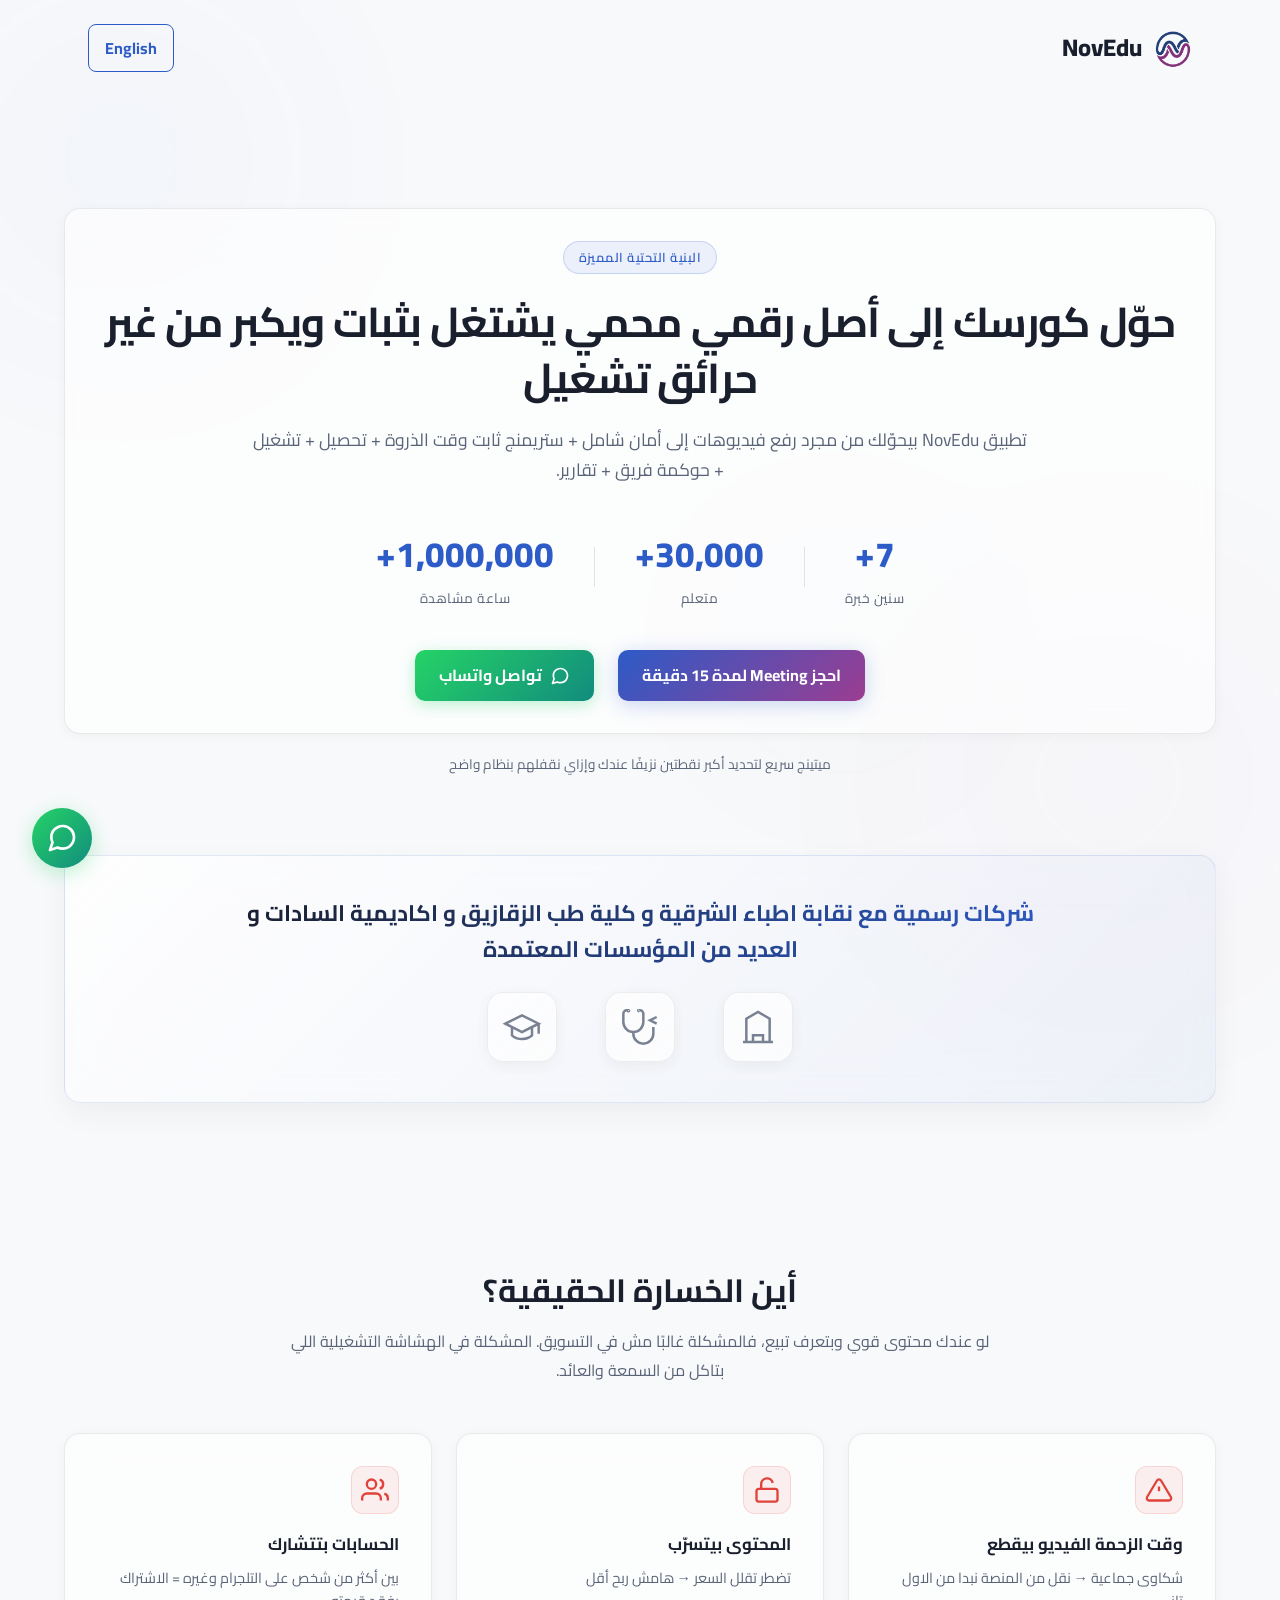
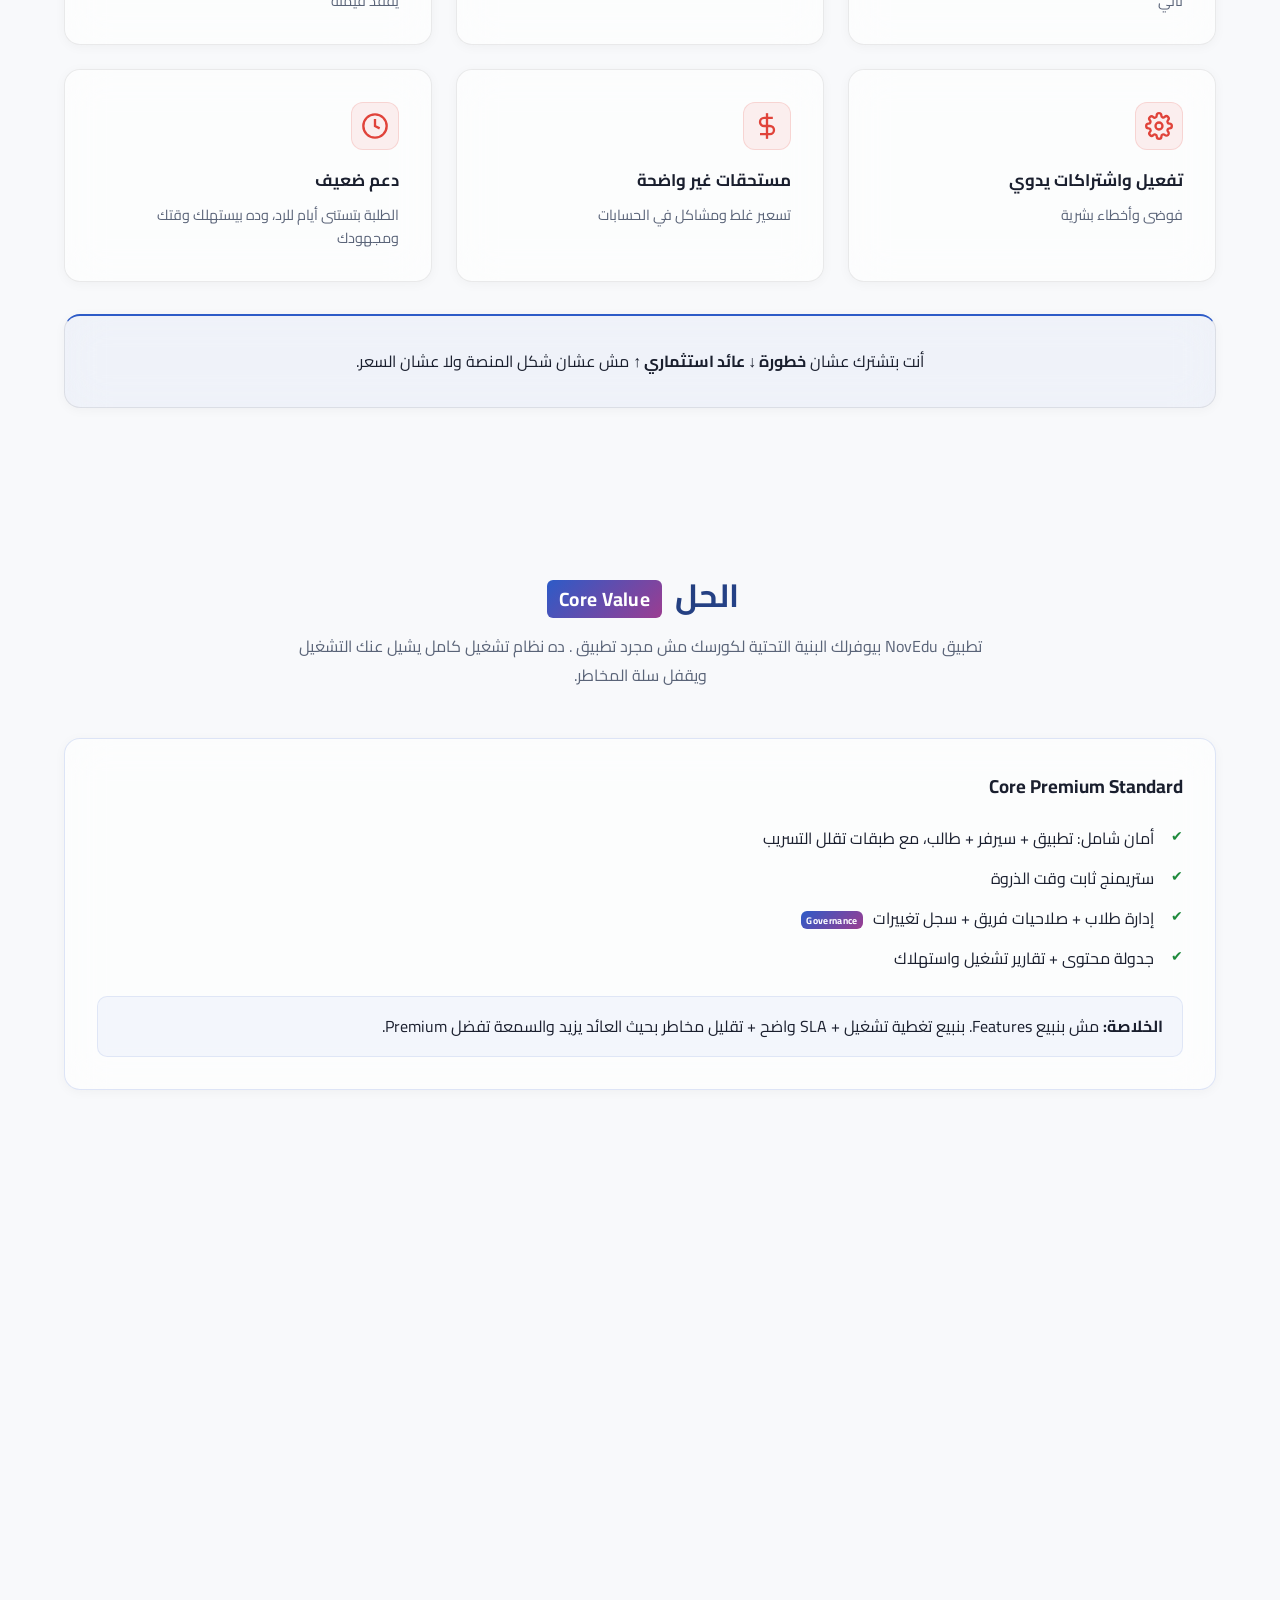
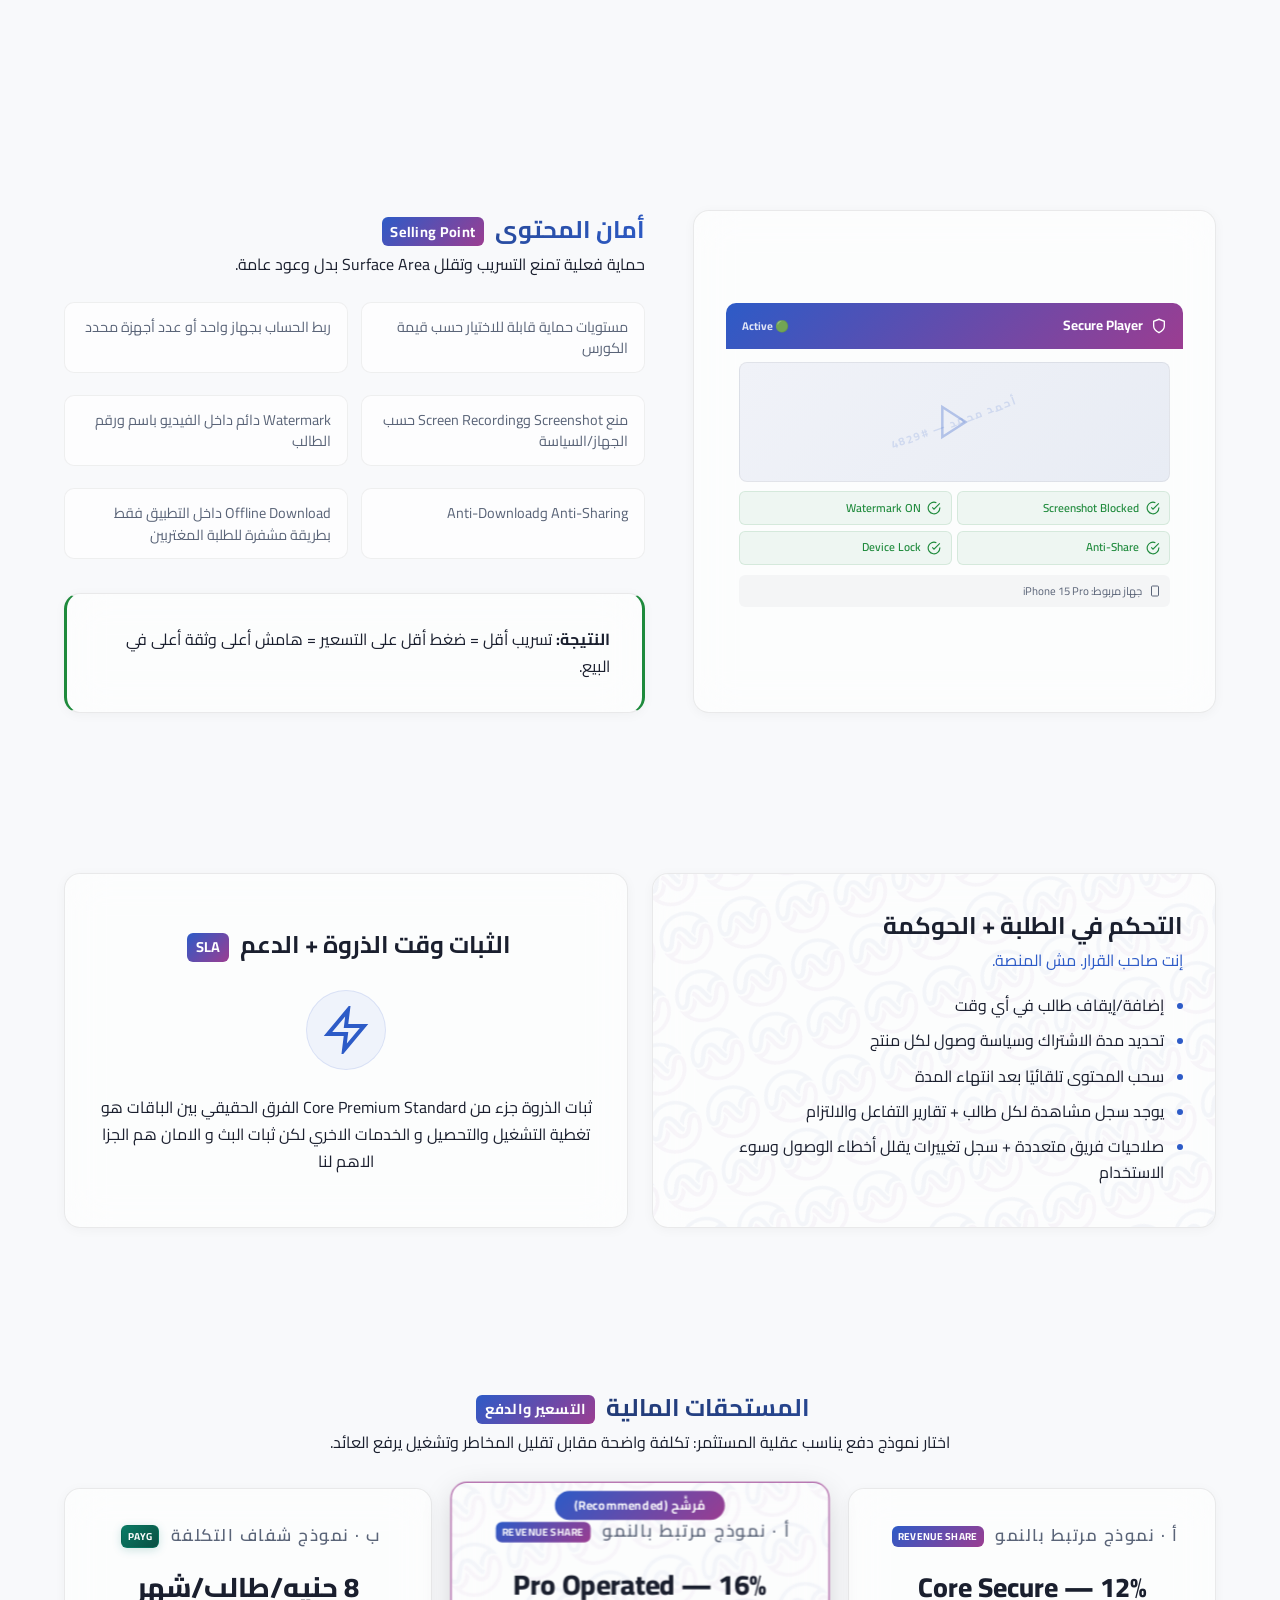
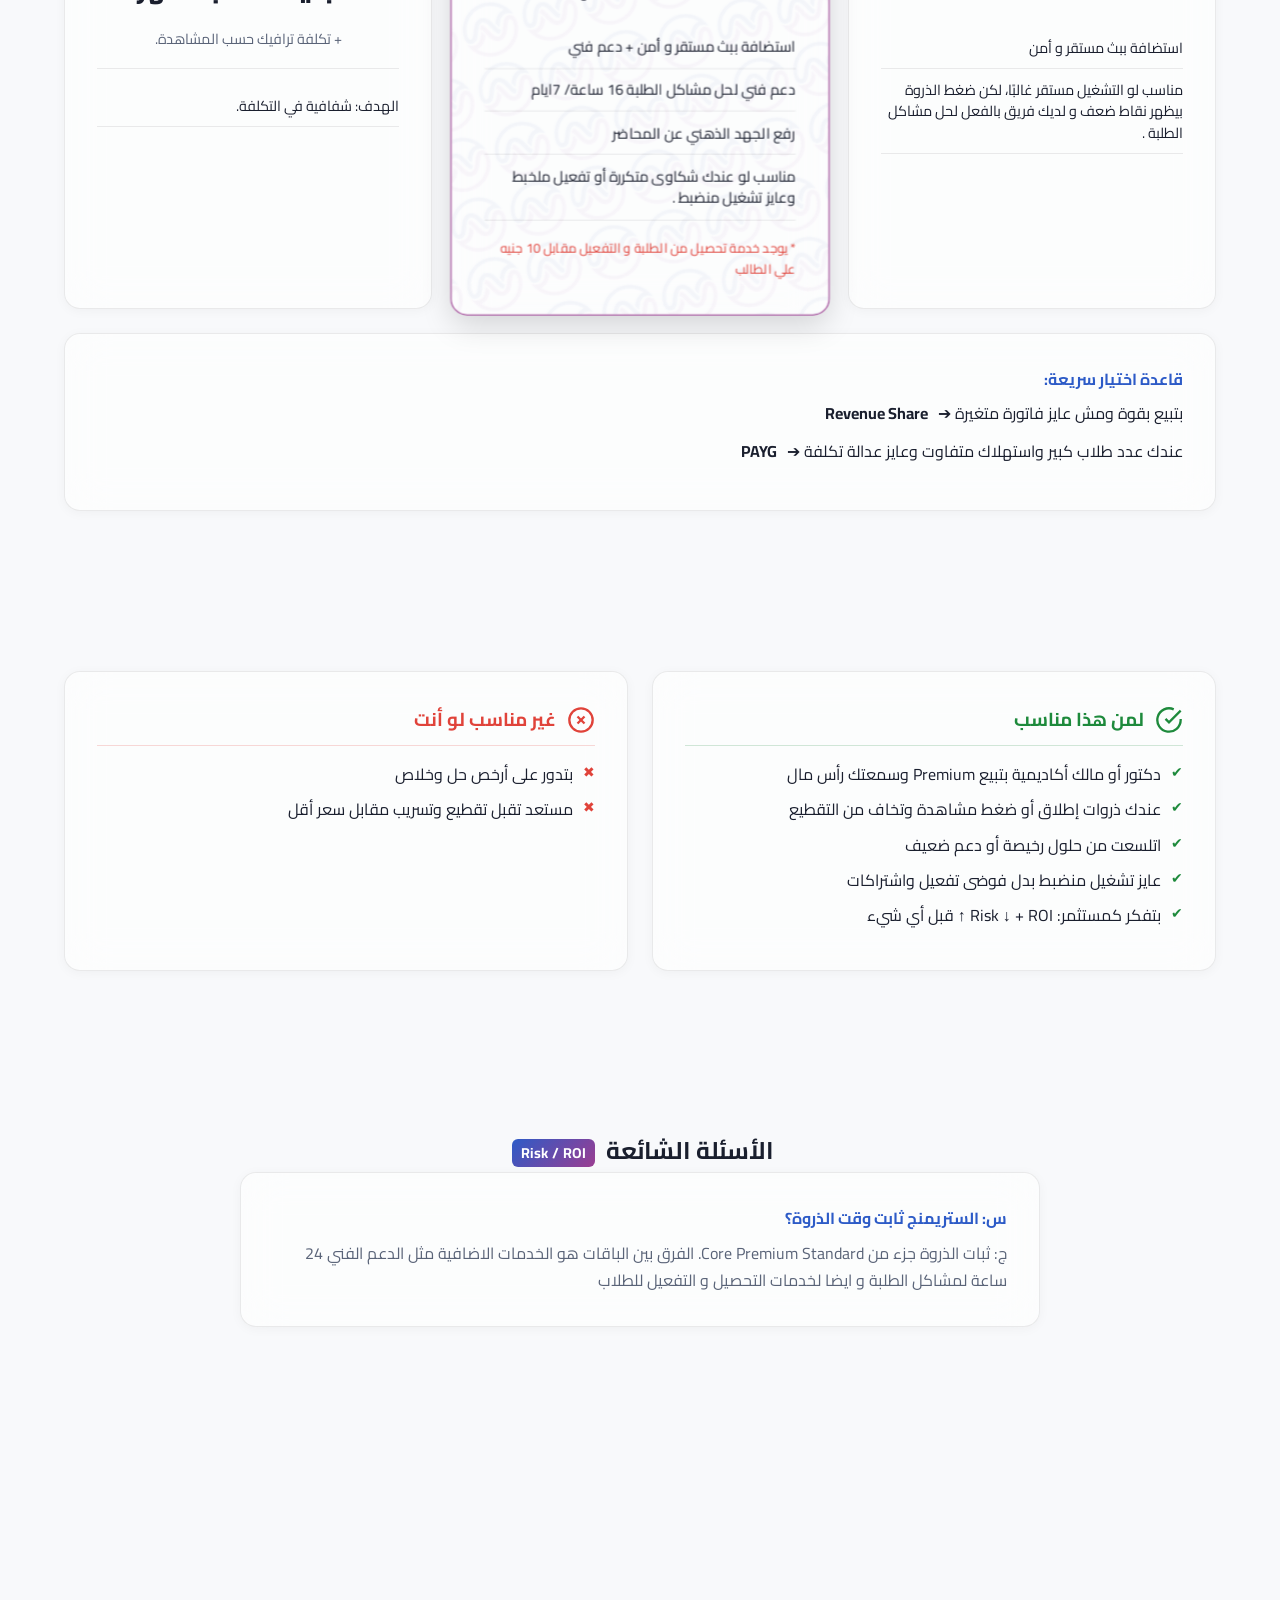
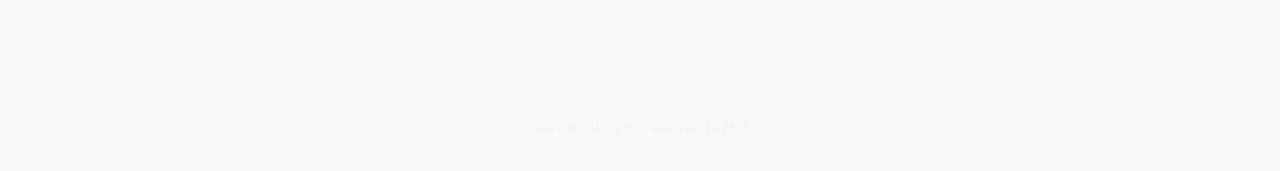
==== commit 8b55ace2: "style: refine logo pattern background clipping and scale, and adjust ribbon vertical offset." ====
--- a/index.html
+++ b/index.html
@@ -59,7 +59,7 @@
                 <div class="cta-group">
                     <a href="https://calendly.com/mostafa-sallam34/30min" target="_blank" rel="noopener"
                         class="btn-primary" data-i18n="cta_primary">احجز Meeting لمدة 15 دقيقة</a>
-                    <a href="#" class="btn-whatsapp">
+                    <a href="https://wa.me/message/AORIBIAVKSD7A1" target="_blank" rel="noopener" class="btn-whatsapp">
                         <svg width="20" height="20" viewBox="0 0 24 24" fill="none" stroke="currentColor"
                             stroke-width="2" stroke-linecap="round" stroke-linejoin="round">
                             <path
@@ -504,7 +504,7 @@
     </footer>
 
     <!-- Floating WhatsApp Button -->
-    <a href="#" class="floating-wa" aria-label="WhatsApp">
+    <a href="https://wa.me/message/AORIBIAVKSD7A1" target="_blank" rel="noopener" class="floating-wa" aria-label="WhatsApp">
         <svg width="32" height="32" viewBox="0 0 24 24" fill="none" stroke="currentColor" stroke-width="2"
             stroke-linecap="round" stroke-linejoin="round">
             <path
--- a/style.css
+++ b/style.css
@@ -433,21 +433,22 @@
 /* Logo repeating pattern background for specific cards */
 .logo-pattern {
   position: relative;
+  overflow: hidden;
+  border-radius: 16px;
 }
 .logo-pattern::before {
   content: "";
   position: absolute;
-  inset: -50px;
+  inset: 0;
   background-image: url('images/logo.png');
   background-size: 40px 40px;
   background-repeat: repeat;
   opacity: 0.04; 
-  transform: rotate(-15deg);
+  transform: rotate(-15deg) scale(1.5);
   z-index: 0;
   pointer-events: none;
-  clip-path: inset(50px round 18px);
-}
-.logo-pattern > *:not(.ribbon) {
+}
+.logo-pattern > * {
   position: relative;
   z-index: 1;
 }
@@ -928,7 +929,7 @@
 }
 .price-plan .ribbon {
   position: absolute;
-  top: -12px;
+  top: 8px;
   left: 50%;
   transform: translateX(-50%);
   background: linear-gradient(135deg, var(--primary), var(--secondary));
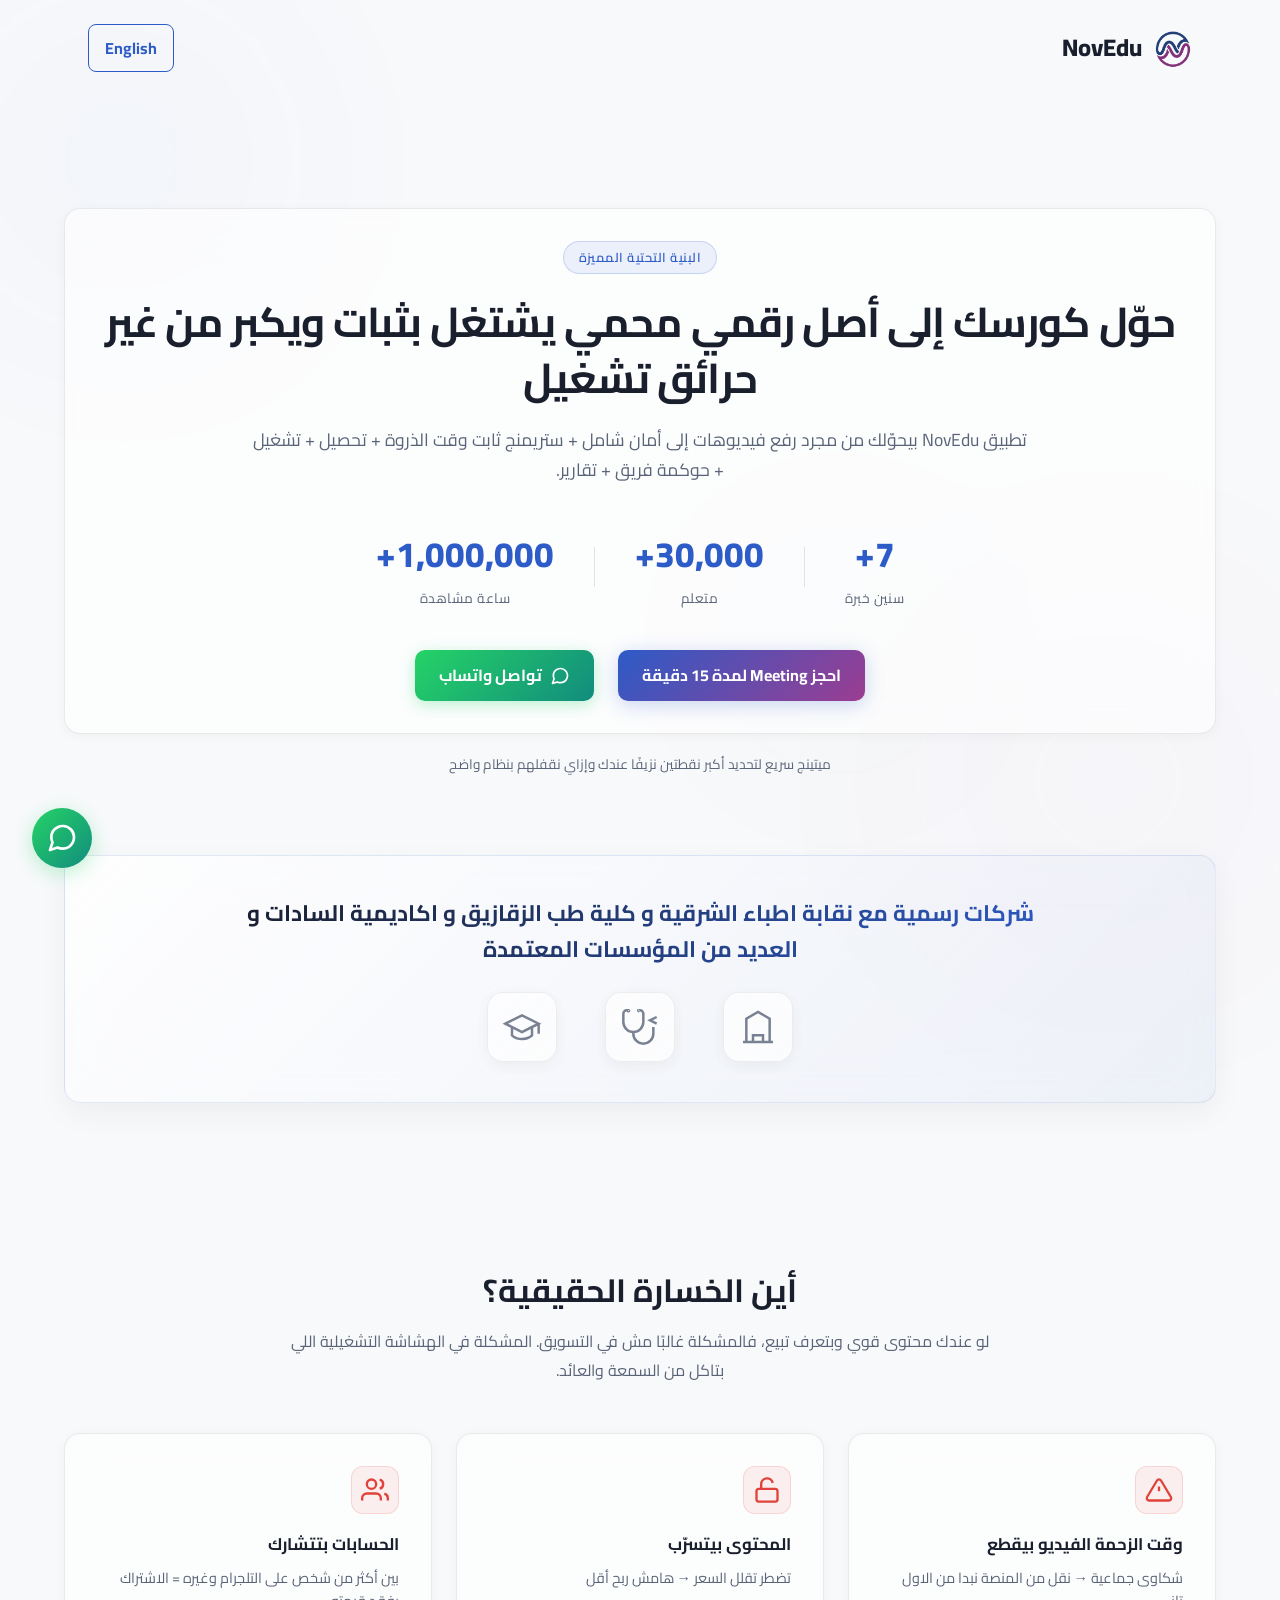
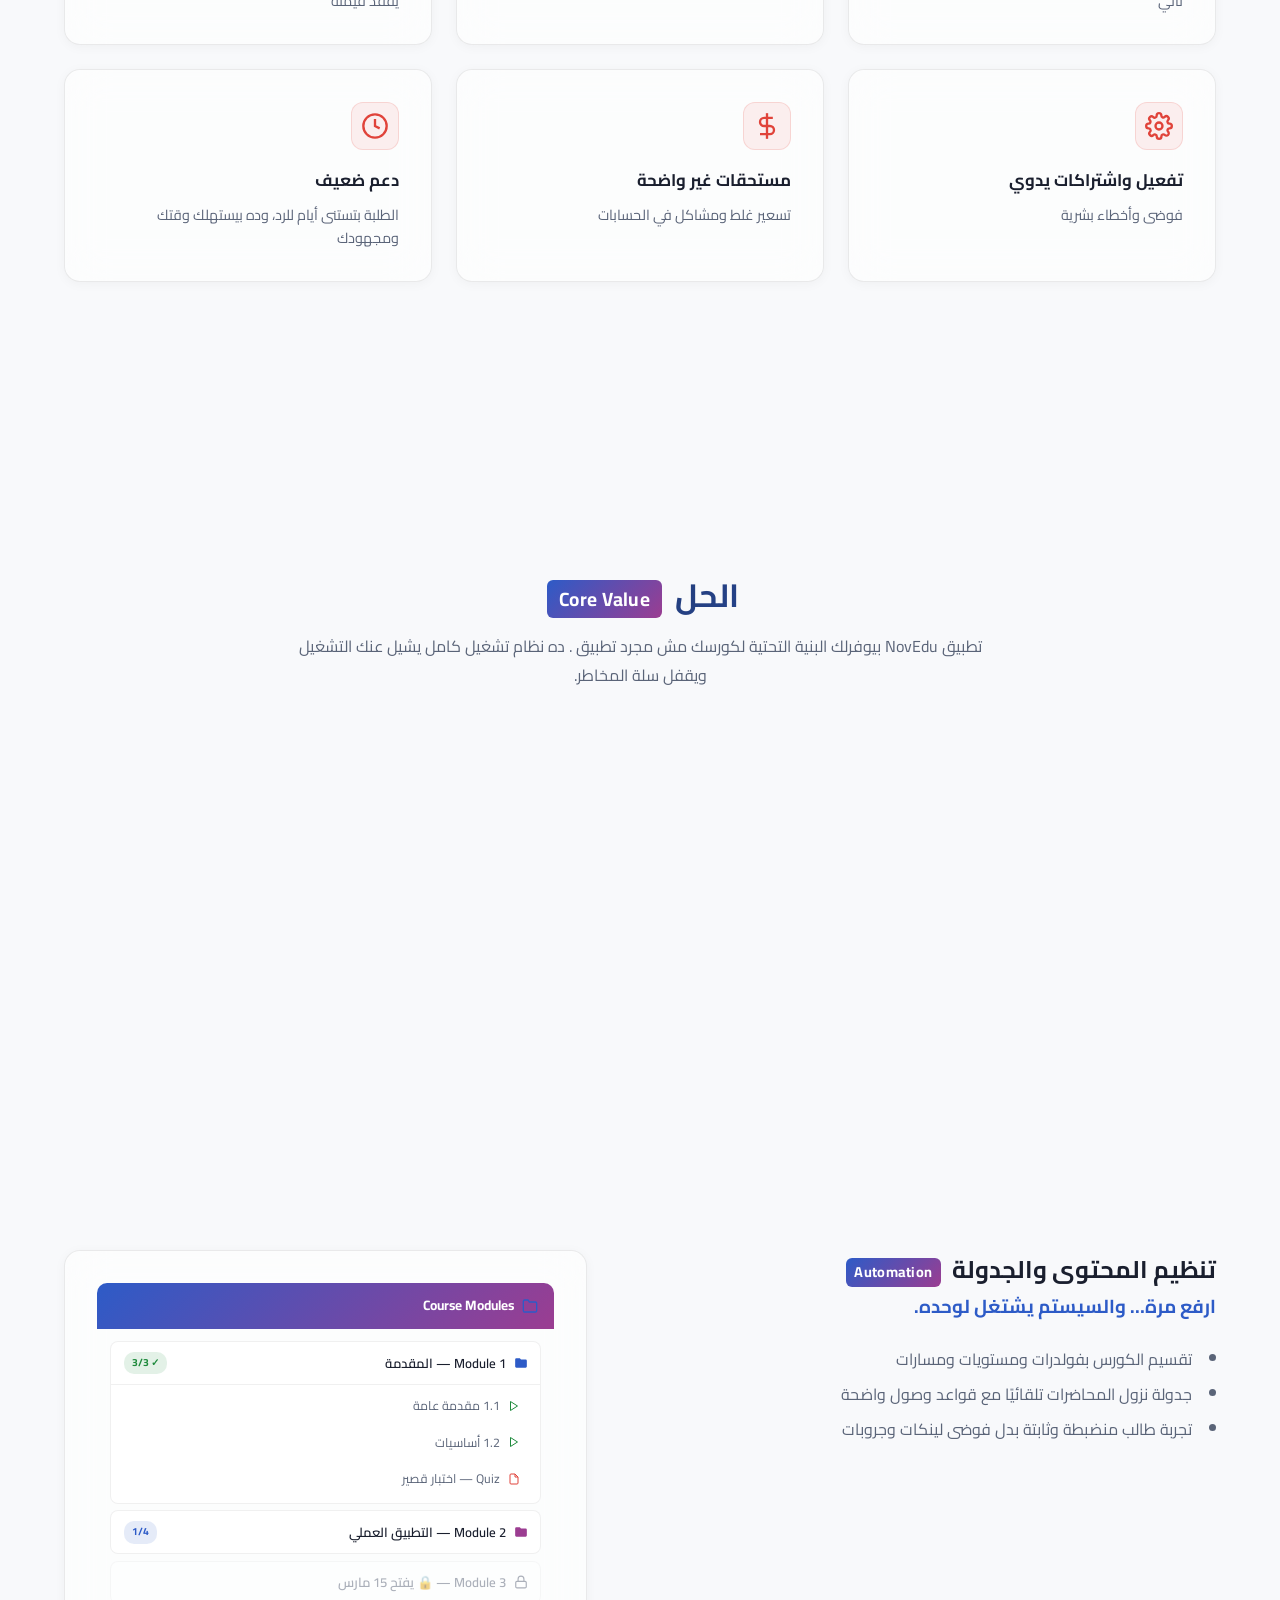
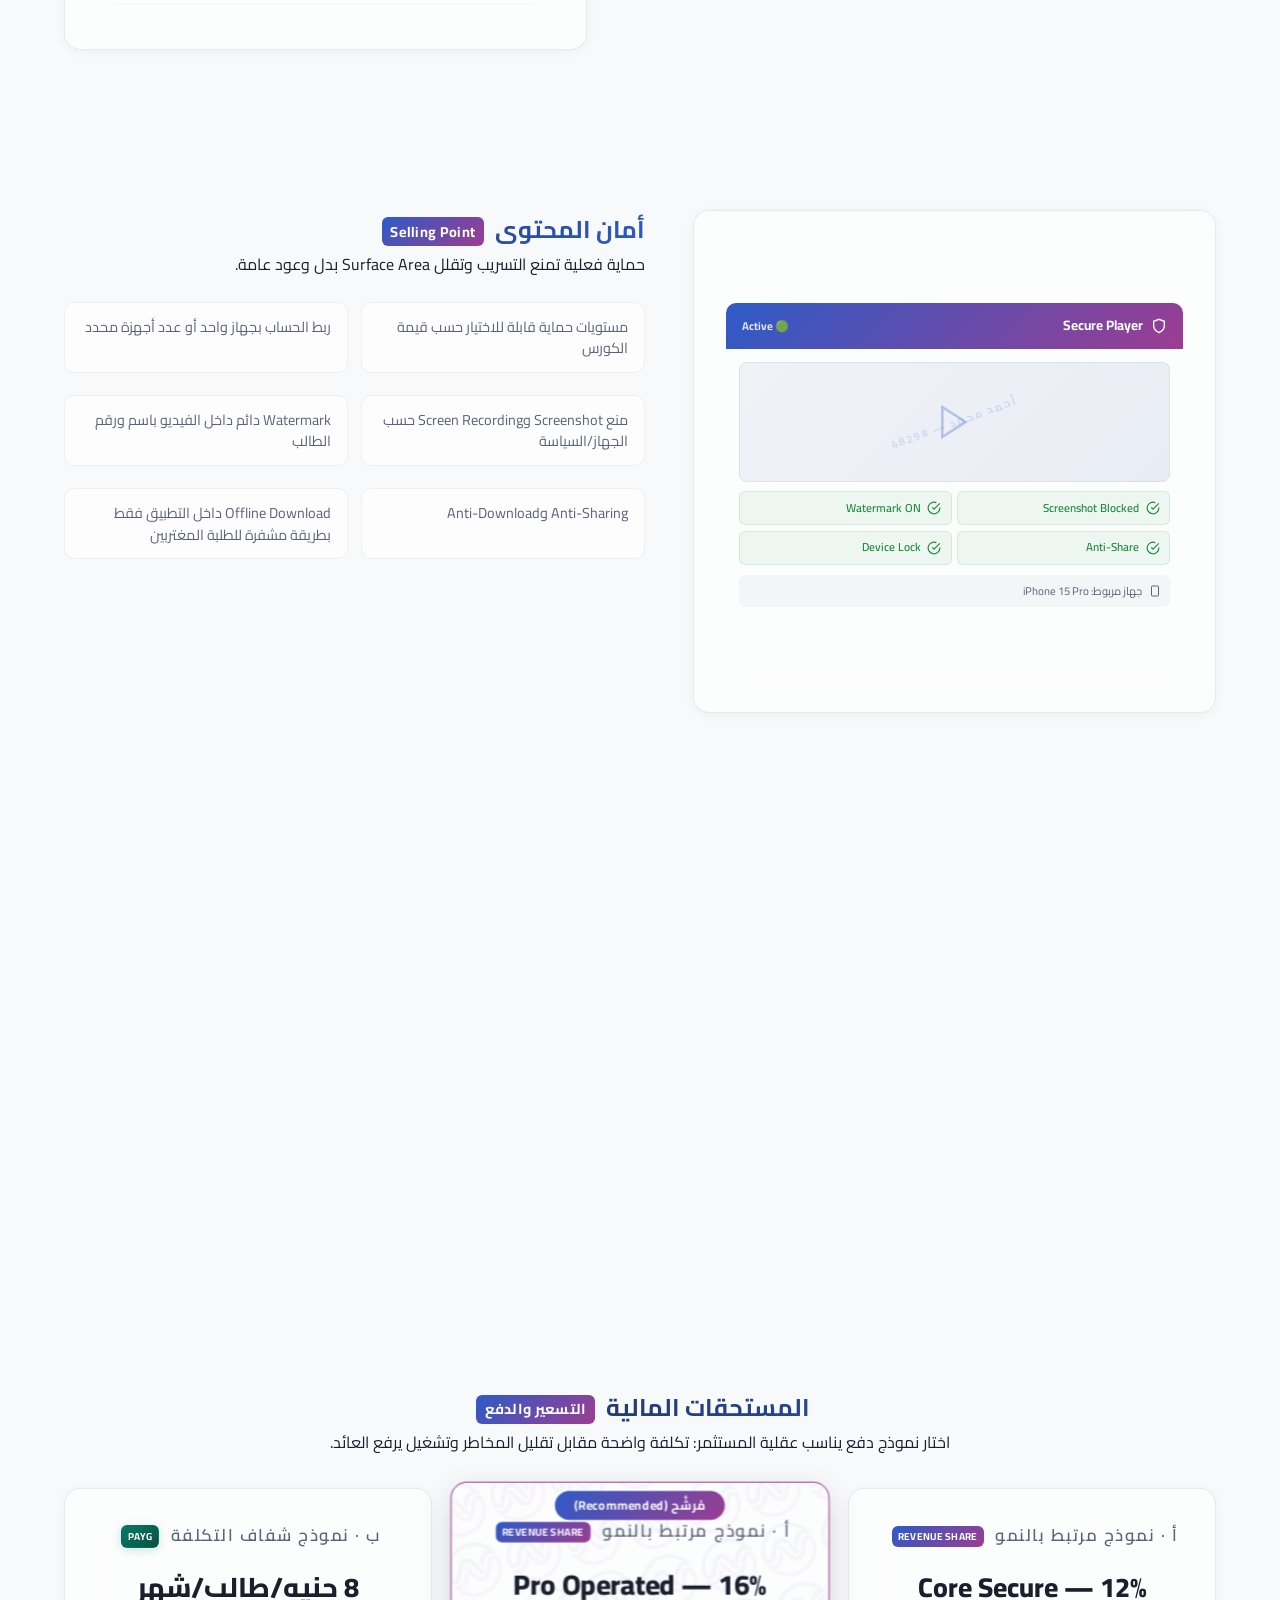
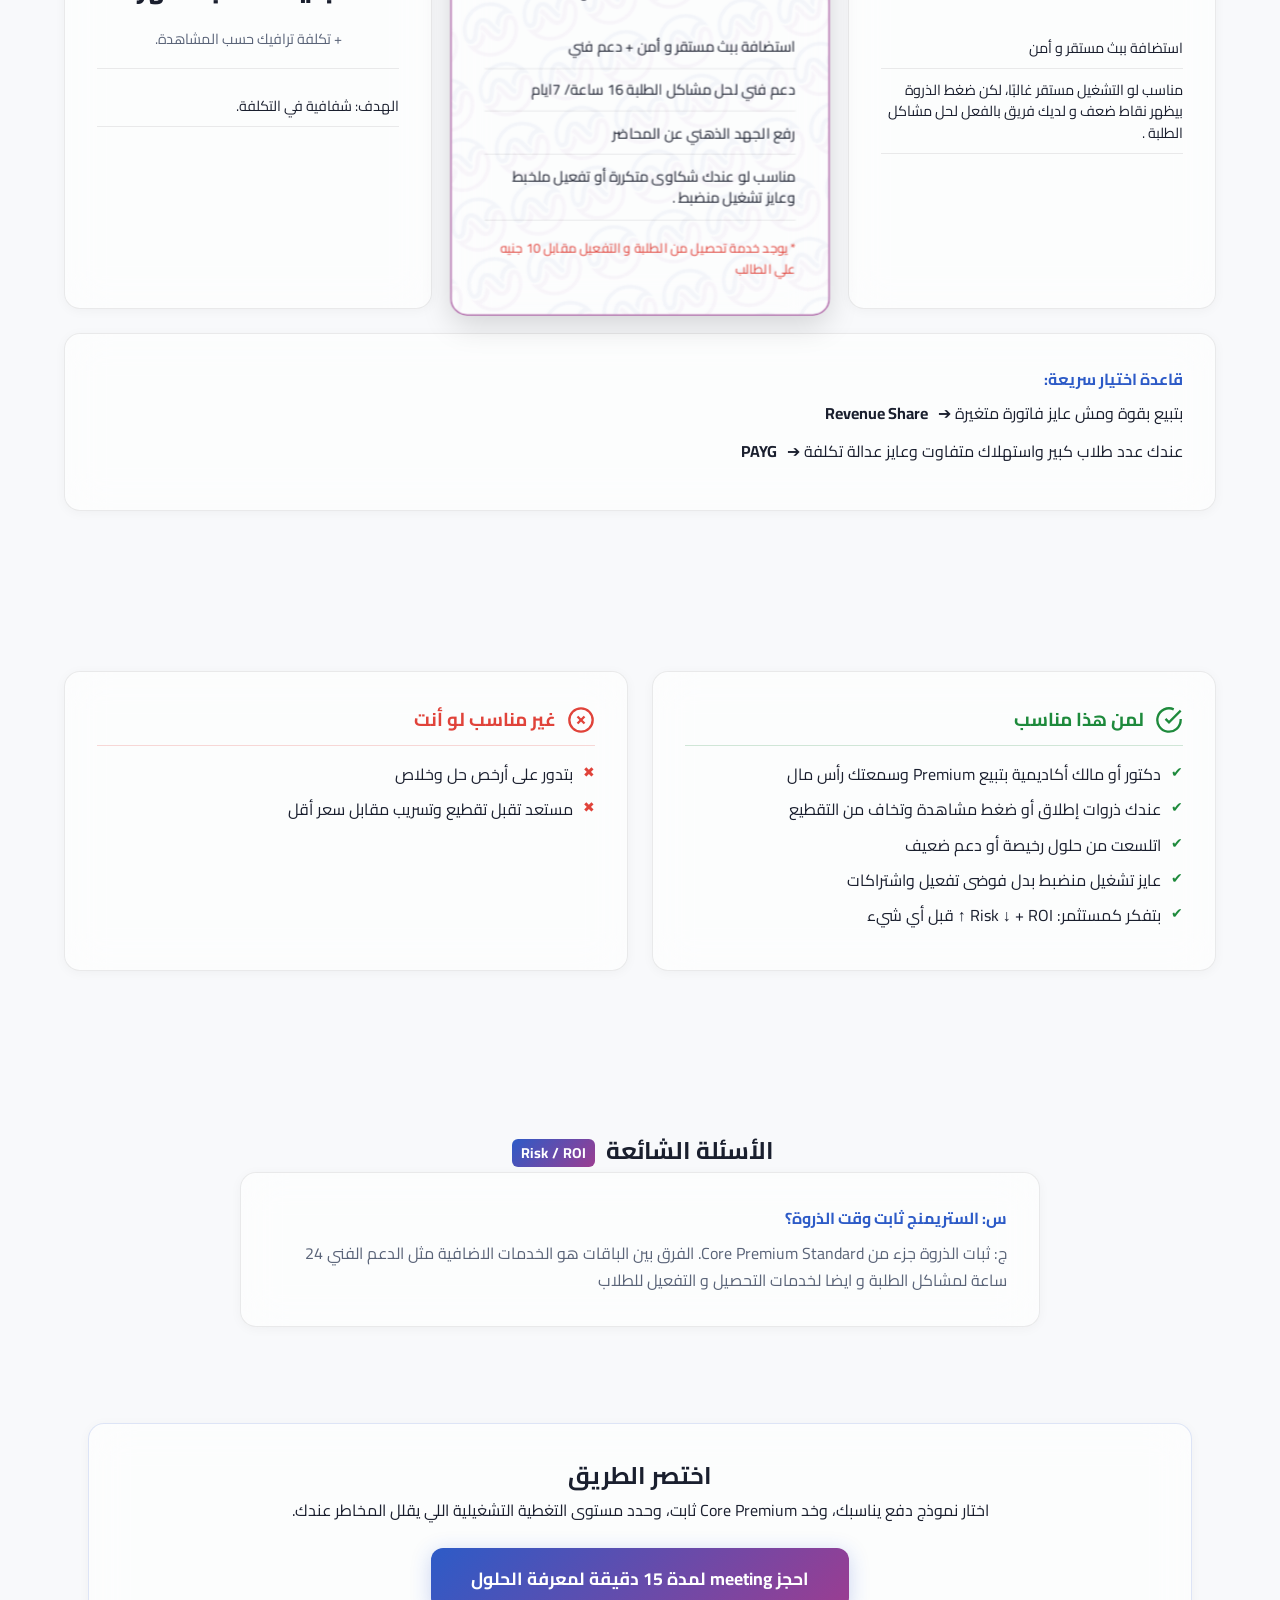
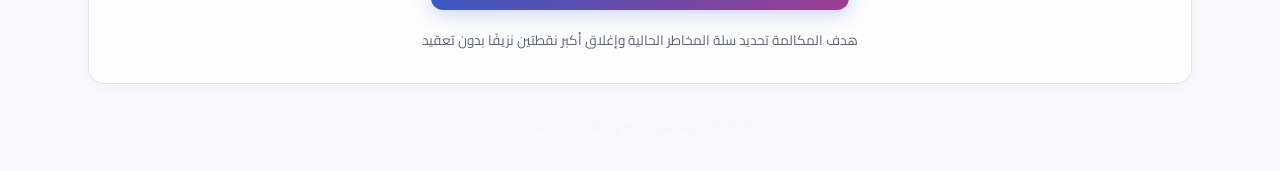
==== commit 9cbbe3e2: "chore: Update UI content and associated translations." ====
--- a/index.html
+++ b/index.html
@@ -231,41 +231,41 @@
                     <div class="mockup-ui folder-mockup">
                         <div class="mockup-header">
                             <svg width="16" height="16" viewBox="0 0 24 24" fill="none" stroke="var(--primary)" stroke-width="2"><path d="M22 19a2 2 0 01-2 2H4a2 2 0 01-2-2V5a2 2 0 012-2h5l2 3h9a2 2 0 012 2z"/></svg>
-                            <span>Course Modules</span>
+                            <span data-i18n="mockup_course_modules">Course Modules</span>
                         </div>
                         <div class="mockup-tree">
                             <div class="tree-folder open">
                                 <div class="tree-label">
                                     <svg width="14" height="14" viewBox="0 0 24 24" fill="var(--primary)" stroke="none"><path d="M10 4H4a2 2 0 00-2 2v12a2 2 0 002 2h16a2 2 0 002-2V8a2 2 0 00-2-2h-8l-2-2z"/></svg>
-                                    <span>Module 1 — المقدمة</span>
-                                    <span class="tree-badge done">✓ 3/3</span>
+                                    <span data-i18n="mockup_mod1">Module 1 — المقدمة</span>
+                                    <span class="tree-badge done" data-i18n="mockup_mod1_done">✓ 3/3</span>
                                 </div>
                                 <div class="tree-children">
                                     <div class="tree-item">
                                         <svg width="12" height="12" viewBox="0 0 24 24" fill="none" stroke="var(--success)" stroke-width="2"><polygon points="5 3 19 12 5 21 5 3"/></svg>
-                                        <span>1.1 مقدمة عامة</span>
+                                        <span data-i18n="mockup_lesson_1_1">1.1 مقدمة عامة</span>
                                     </div>
                                     <div class="tree-item">
                                         <svg width="12" height="12" viewBox="0 0 24 24" fill="none" stroke="var(--success)" stroke-width="2"><polygon points="5 3 19 12 5 21 5 3"/></svg>
-                                        <span>1.2 أساسيات</span>
+                                        <span data-i18n="mockup_lesson_1_2">1.2 أساسيات</span>
                                     </div>
                                     <div class="tree-item">
                                         <svg width="12" height="12" viewBox="0 0 24 24" fill="none" stroke="var(--accent)" stroke-width="2"><path d="M14 2H6a2 2 0 00-2 2v16a2 2 0 002 2h12a2 2 0 002-2V8z"/><polyline points="14 2 14 8 20 8"/></svg>
-                                        <span>Quiz — اختبار قصير</span>
+                                        <span data-i18n="mockup_quiz">Quiz — اختبار قصير</span>
                                     </div>
                                 </div>
                             </div>
                             <div class="tree-folder">
                                 <div class="tree-label">
                                     <svg width="14" height="14" viewBox="0 0 24 24" fill="var(--secondary)" stroke="none"><path d="M10 4H4a2 2 0 00-2 2v12a2 2 0 002 2h16a2 2 0 002-2V8a2 2 0 00-2-2h-8l-2-2z"/></svg>
-                                    <span>Module 2 — التطبيق العملي</span>
+                                    <span data-i18n="mockup_mod2">Module 2 — التطبيق العملي</span>
                                     <span class="tree-badge progress">1/4</span>
                                 </div>
                             </div>
                             <div class="tree-folder locked">
                                 <div class="tree-label">
                                     <svg width="14" height="14" viewBox="0 0 24 24" fill="none" stroke="var(--text-muted)" stroke-width="2"><rect x="3" y="11" width="18" height="11" rx="2"/><path d="M7 11V7a5 5 0 0110 0v4"/></svg>
-                                    <span>Module 3 — 🔒 يفتح 15 مارس</span>
+                                    <span data-i18n="mockup_mod3">Module 3 — 🔒 يفتح 15 مارس</span>
                                 </div>
                             </div>
                         </div>
@@ -316,35 +316,35 @@
                     <div class="mockup-ui security-mockup">
                         <div class="mockup-header">
                             <svg width="16" height="16" viewBox="0 0 24 24" fill="none" stroke="#fff" stroke-width="2"><path d="M12 22s8-4 8-10V5l-8-3-8 3v7c0 6 8 10 8 10z"/></svg>
-                            <span>Secure Player</span>
-                            <span class="sec-status">🟢 Active</span>
+                            <span data-i18n="mockup_secure_player">Secure Player</span>
+                            <span class="sec-status" data-i18n="mockup_sec_status">🟢 Active</span>
                         </div>
                         <div class="sec-player-area">
                             <div class="sec-video-frame">
                                 <svg width="40" height="40" viewBox="0 0 24 24" fill="none" stroke="rgba(45,91,199,0.3)" stroke-width="1.5"><polygon points="5 3 19 12 5 21 5 3"/></svg>
-                                <div class="sec-watermark">أحمد محمد — #4829</div>
+                                <div class="sec-watermark" data-i18n="mockup_watermark_name">أحمد محمد — #4829</div>
                             </div>
                             <div class="sec-layers">
                                 <div class="sec-layer active">
                                     <svg width="14" height="14" viewBox="0 0 24 24" fill="none" stroke="var(--success)" stroke-width="2"><path d="M22 11.08V12a10 10 0 11-5.93-9.14"/><polyline points="22 4 12 14.01 9 11.01"/></svg>
-                                    <span>Screenshot Blocked</span>
+                                    <span data-i18n="mockup_screenshot_blocked">Screenshot Blocked</span>
                                 </div>
                                 <div class="sec-layer active">
                                     <svg width="14" height="14" viewBox="0 0 24 24" fill="none" stroke="var(--success)" stroke-width="2"><path d="M22 11.08V12a10 10 0 11-5.93-9.14"/><polyline points="22 4 12 14.01 9 11.01"/></svg>
-                                    <span>Watermark ON</span>
+                                    <span data-i18n="mockup_watermark_on">Watermark ON</span>
                                 </div>
                                 <div class="sec-layer active">
                                     <svg width="14" height="14" viewBox="0 0 24 24" fill="none" stroke="var(--success)" stroke-width="2"><path d="M22 11.08V12a10 10 0 11-5.93-9.14"/><polyline points="22 4 12 14.01 9 11.01"/></svg>
-                                    <span>Anti-Share</span>
+                                    <span data-i18n="mockup_anti_share">Anti-Share</span>
                                 </div>
                                 <div class="sec-layer active">
                                     <svg width="14" height="14" viewBox="0 0 24 24" fill="none" stroke="var(--success)" stroke-width="2"><path d="M22 11.08V12a10 10 0 11-5.93-9.14"/><polyline points="22 4 12 14.01 9 11.01"/></svg>
-                                    <span>Device Lock</span>
+                                    <span data-i18n="mockup_device_lock">Device Lock</span>
                                 </div>
                             </div>
                             <div class="sec-device-info">
                                 <svg width="12" height="12" viewBox="0 0 24 24" fill="none" stroke="var(--text-muted)" stroke-width="2"><rect x="5" y="2" width="14" height="20" rx="2"/><line x1="12" y1="18" x2="12.01" y2="18"/></svg>
-                                <span>جهاز مربوط: iPhone 15 Pro</span>
+                                <span data-i18n="mockup_device_info">جهاز مربوط: iPhone 15 Pro</span>
                             </div>
                         </div>
                     </div>
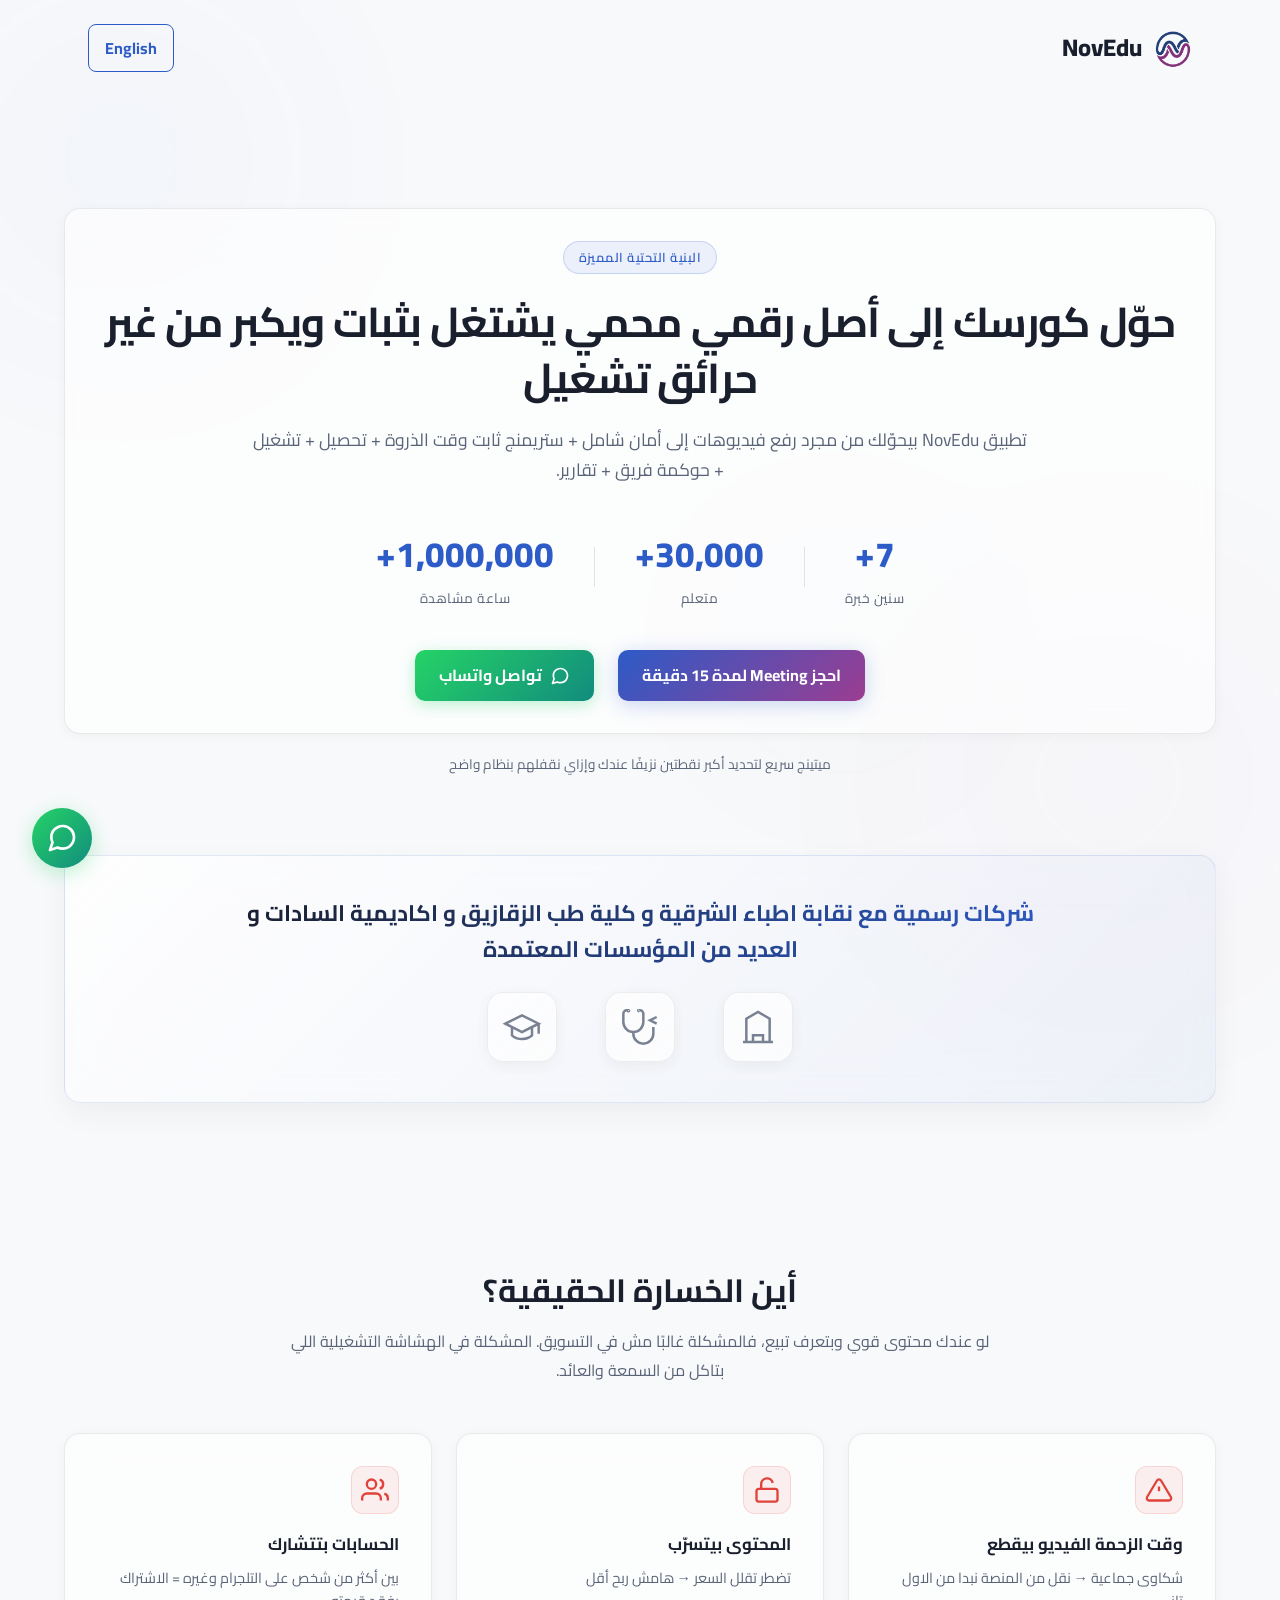
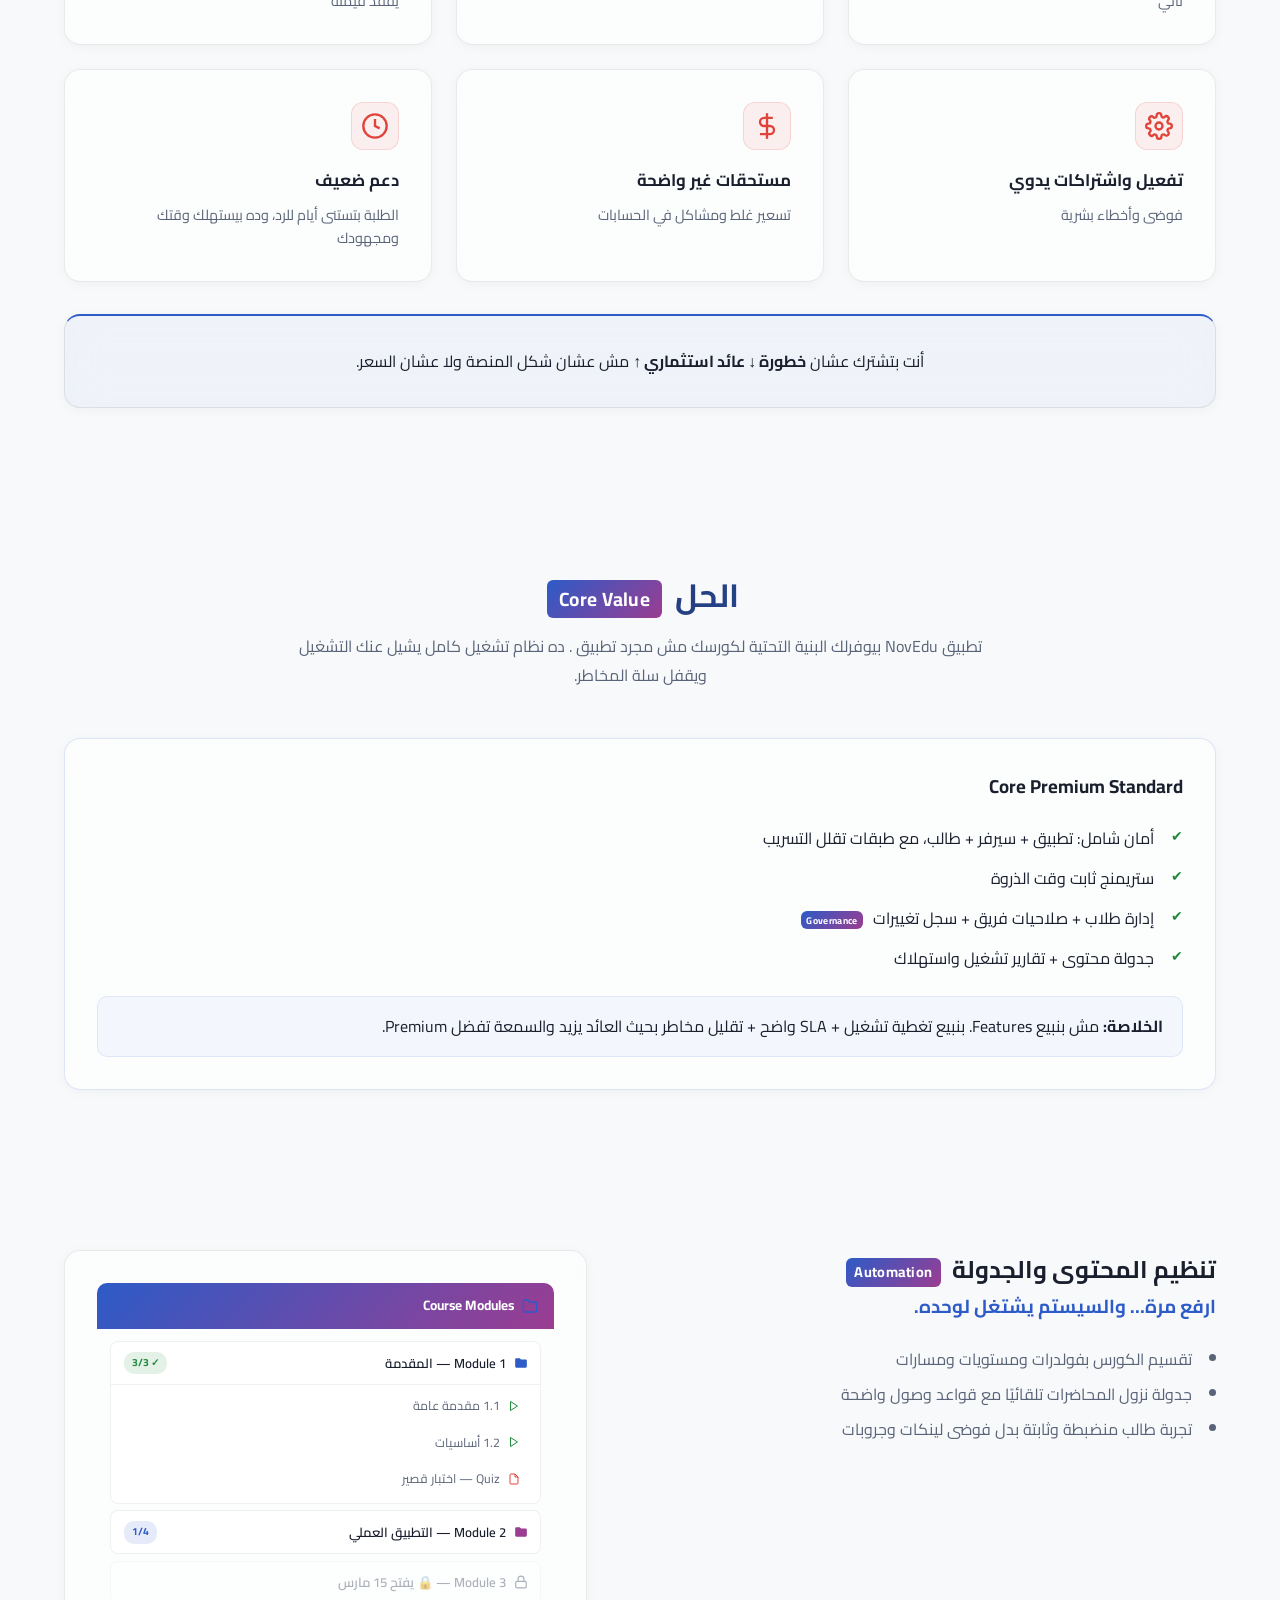
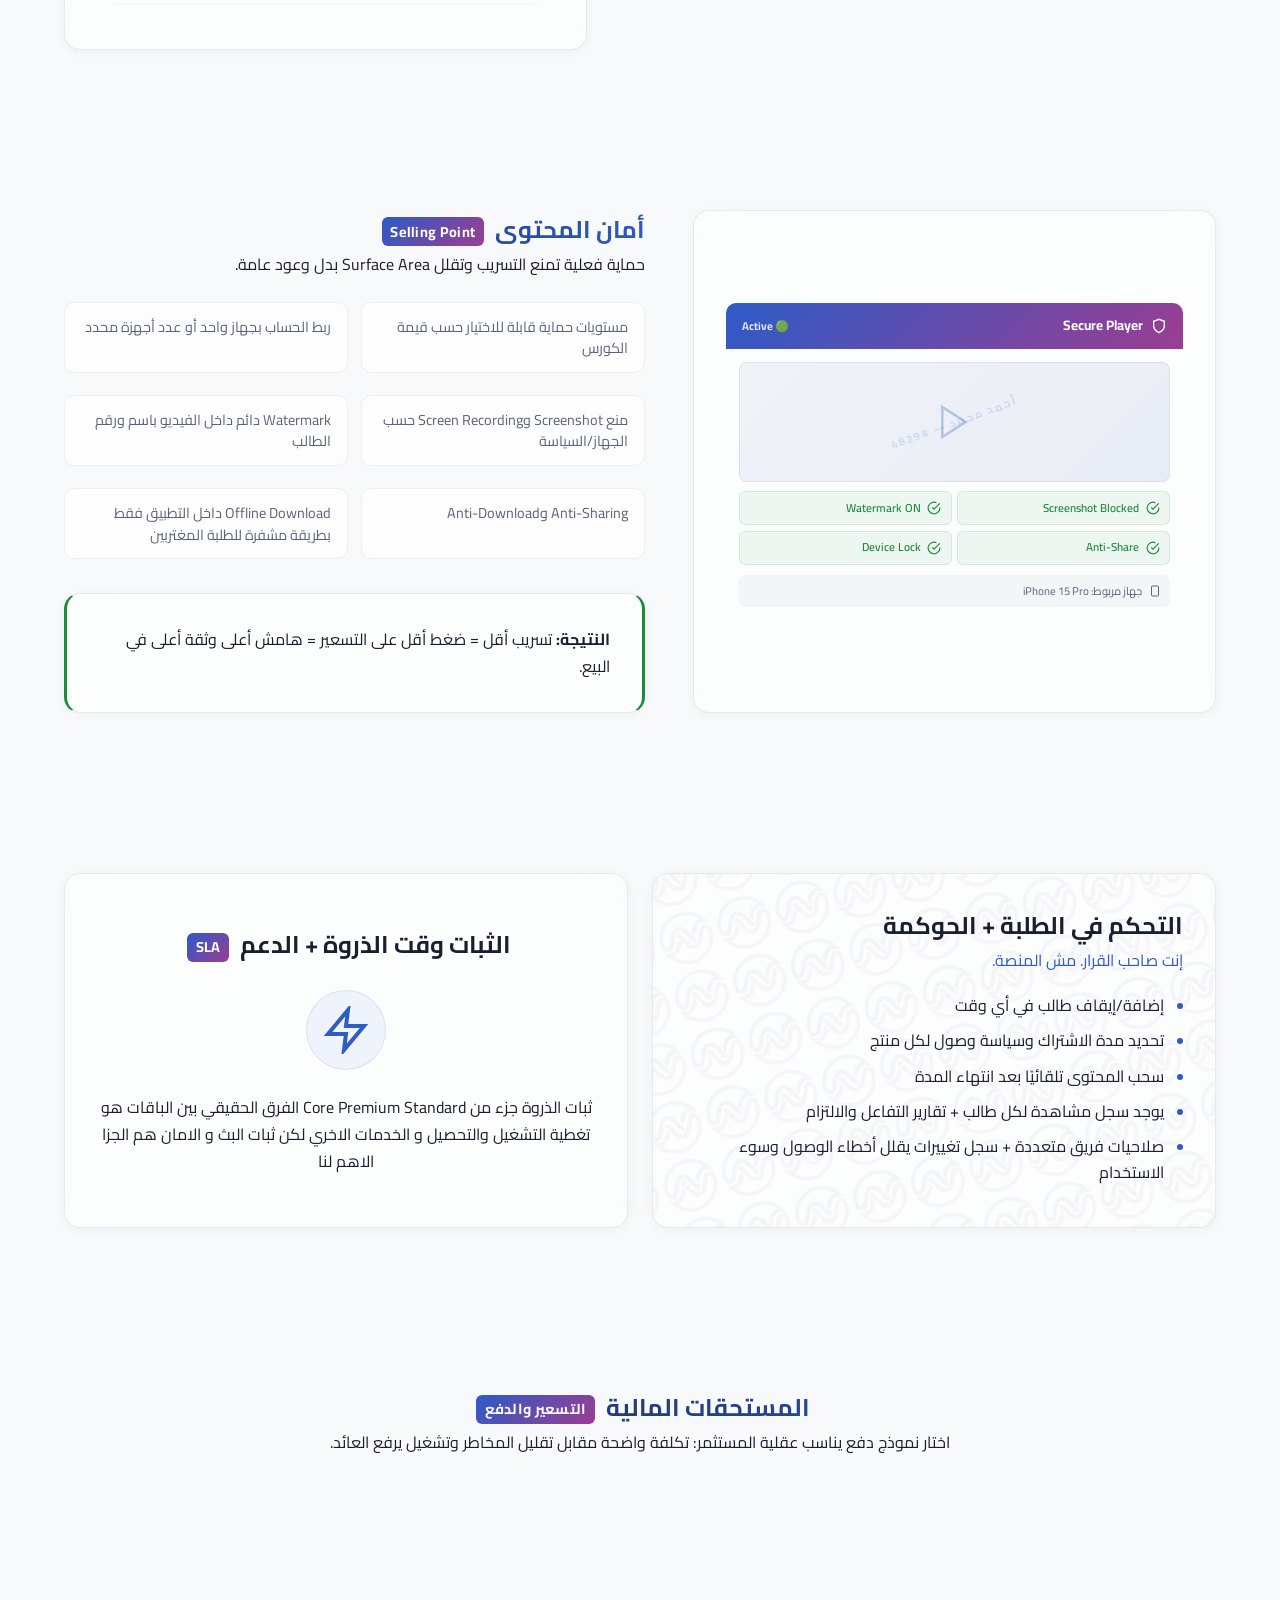
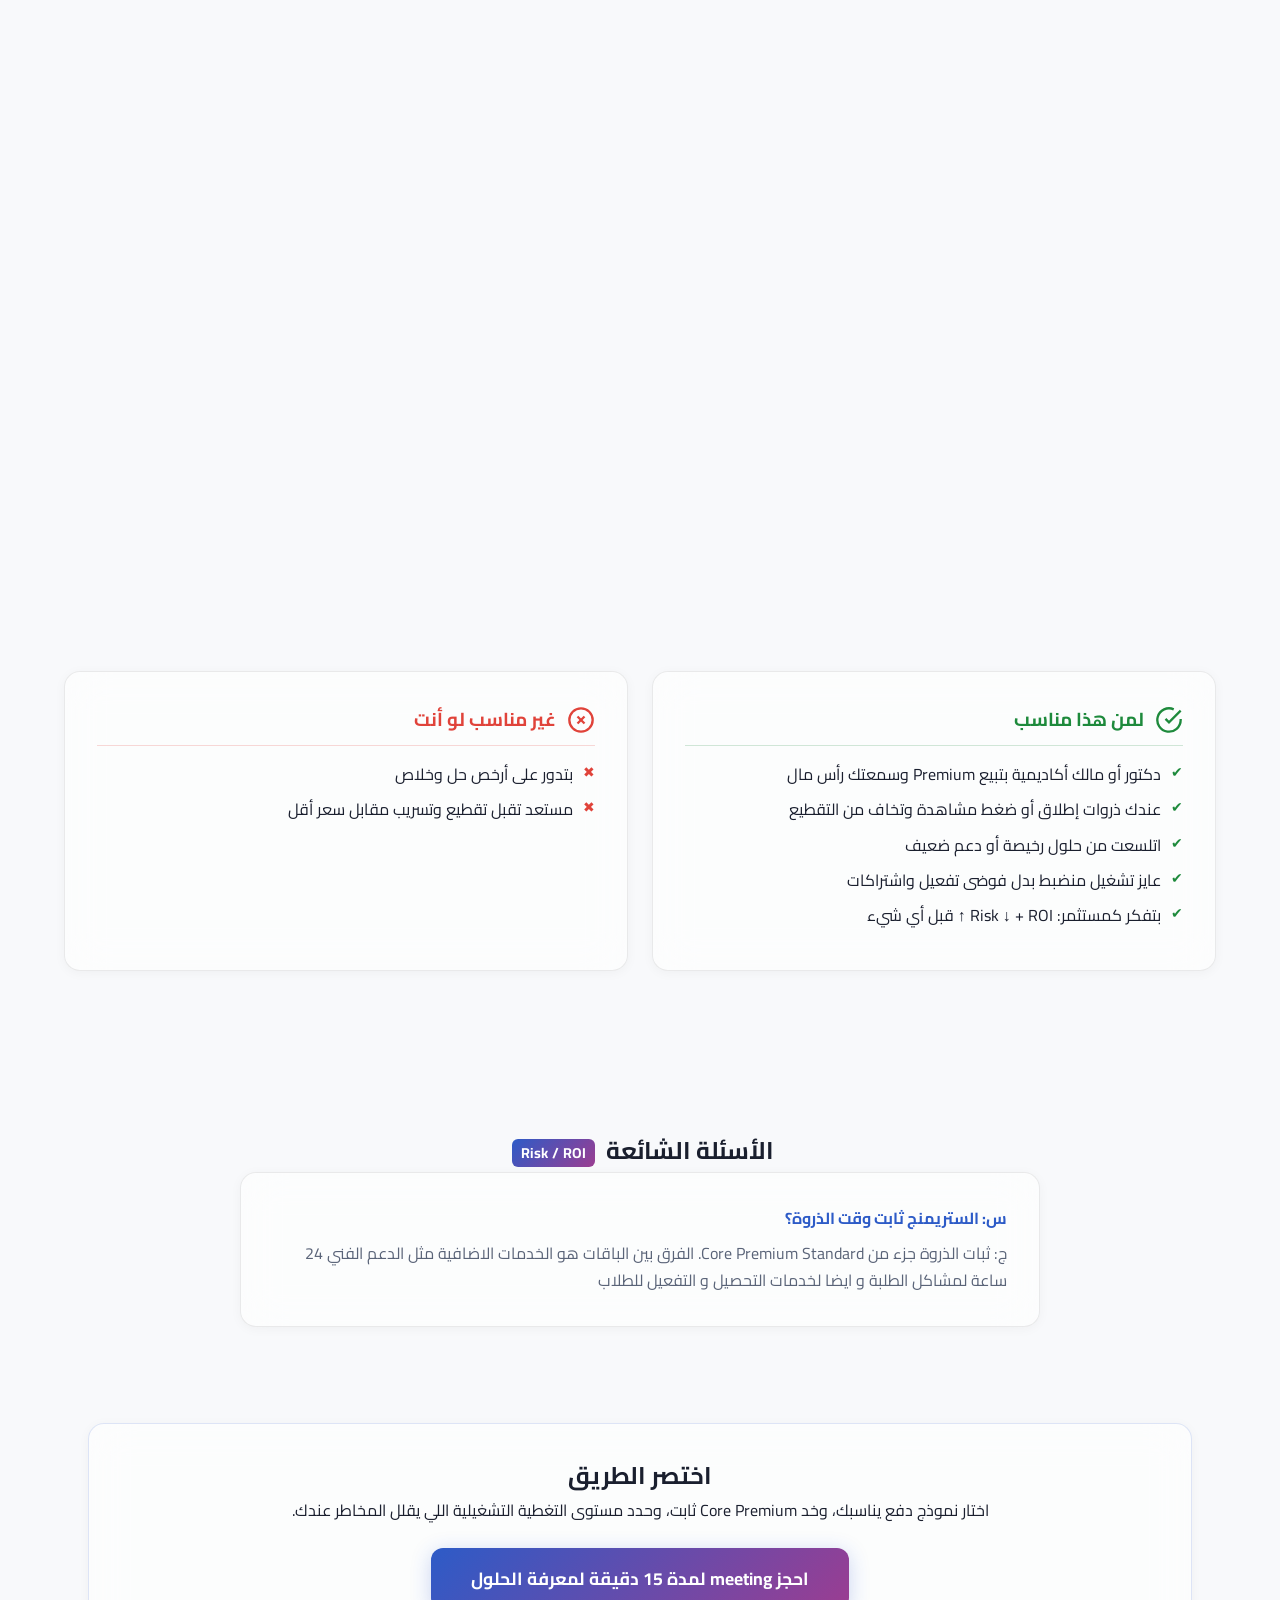
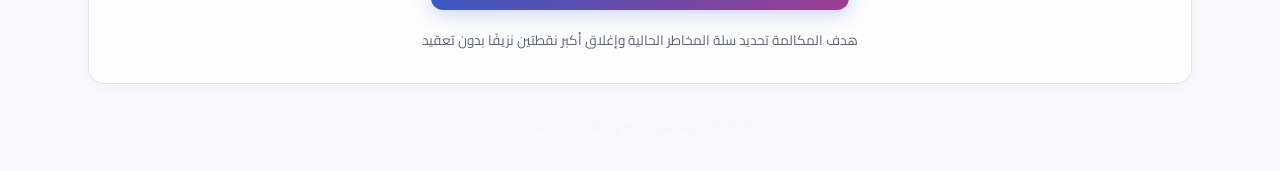
==== commit 7ee0b62a: "docs: Update primary HTML document." ====
--- a/index.html
+++ b/index.html
@@ -4,7 +4,7 @@
 <head>
     <meta charset="UTF-8">
     <meta name="viewport" content="width=device-width, initial-scale=1.0">
-    <title>NovEdu - Premium Educational Infrastructure</title>
+    <title>NovEdu</title>
     <meta name="description"
         content="NovEdu — البنية التحتية المميزة لكورسك الرقمي. أمان شامل، ستريمنج ثابت، تحصيل، تشغيل، حوكمة فريق، تقارير.">
     <link
@@ -230,41 +230,65 @@
                 <div class="split-visual glass-card visual-card anim-item">
                     <div class="mockup-ui folder-mockup">
                         <div class="mockup-header">
-                            <svg width="16" height="16" viewBox="0 0 24 24" fill="none" stroke="var(--primary)" stroke-width="2"><path d="M22 19a2 2 0 01-2 2H4a2 2 0 01-2-2V5a2 2 0 012-2h5l2 3h9a2 2 0 012 2z"/></svg>
+                            <svg width="16" height="16" viewBox="0 0 24 24" fill="none" stroke="var(--primary)"
+                                stroke-width="2">
+                                <path d="M22 19a2 2 0 01-2 2H4a2 2 0 01-2-2V5a2 2 0 012-2h5l2 3h9a2 2 0 012 2z" />
+                            </svg>
                             <span data-i18n="mockup_course_modules">Course Modules</span>
                         </div>
                         <div class="mockup-tree">
                             <div class="tree-folder open">
                                 <div class="tree-label">
-                                    <svg width="14" height="14" viewBox="0 0 24 24" fill="var(--primary)" stroke="none"><path d="M10 4H4a2 2 0 00-2 2v12a2 2 0 002 2h16a2 2 0 002-2V8a2 2 0 00-2-2h-8l-2-2z"/></svg>
+                                    <svg width="14" height="14" viewBox="0 0 24 24" fill="var(--primary)" stroke="none">
+                                        <path
+                                            d="M10 4H4a2 2 0 00-2 2v12a2 2 0 002 2h16a2 2 0 002-2V8a2 2 0 00-2-2h-8l-2-2z" />
+                                    </svg>
                                     <span data-i18n="mockup_mod1">Module 1 — المقدمة</span>
                                     <span class="tree-badge done" data-i18n="mockup_mod1_done">✓ 3/3</span>
                                 </div>
                                 <div class="tree-children">
                                     <div class="tree-item">
-                                        <svg width="12" height="12" viewBox="0 0 24 24" fill="none" stroke="var(--success)" stroke-width="2"><polygon points="5 3 19 12 5 21 5 3"/></svg>
+                                        <svg width="12" height="12" viewBox="0 0 24 24" fill="none"
+                                            stroke="var(--success)" stroke-width="2">
+                                            <polygon points="5 3 19 12 5 21 5 3" />
+                                        </svg>
                                         <span data-i18n="mockup_lesson_1_1">1.1 مقدمة عامة</span>
                                     </div>
                                     <div class="tree-item">
-                                        <svg width="12" height="12" viewBox="0 0 24 24" fill="none" stroke="var(--success)" stroke-width="2"><polygon points="5 3 19 12 5 21 5 3"/></svg>
+                                        <svg width="12" height="12" viewBox="0 0 24 24" fill="none"
+                                            stroke="var(--success)" stroke-width="2">
+                                            <polygon points="5 3 19 12 5 21 5 3" />
+                                        </svg>
                                         <span data-i18n="mockup_lesson_1_2">1.2 أساسيات</span>
                                     </div>
                                     <div class="tree-item">
-                                        <svg width="12" height="12" viewBox="0 0 24 24" fill="none" stroke="var(--accent)" stroke-width="2"><path d="M14 2H6a2 2 0 00-2 2v16a2 2 0 002 2h12a2 2 0 002-2V8z"/><polyline points="14 2 14 8 20 8"/></svg>
+                                        <svg width="12" height="12" viewBox="0 0 24 24" fill="none"
+                                            stroke="var(--accent)" stroke-width="2">
+                                            <path d="M14 2H6a2 2 0 00-2 2v16a2 2 0 002 2h12a2 2 0 002-2V8z" />
+                                            <polyline points="14 2 14 8 20 8" />
+                                        </svg>
                                         <span data-i18n="mockup_quiz">Quiz — اختبار قصير</span>
                                     </div>
                                 </div>
                             </div>
                             <div class="tree-folder">
                                 <div class="tree-label">
-                                    <svg width="14" height="14" viewBox="0 0 24 24" fill="var(--secondary)" stroke="none"><path d="M10 4H4a2 2 0 00-2 2v12a2 2 0 002 2h16a2 2 0 002-2V8a2 2 0 00-2-2h-8l-2-2z"/></svg>
+                                    <svg width="14" height="14" viewBox="0 0 24 24" fill="var(--secondary)"
+                                        stroke="none">
+                                        <path
+                                            d="M10 4H4a2 2 0 00-2 2v12a2 2 0 002 2h16a2 2 0 002-2V8a2 2 0 00-2-2h-8l-2-2z" />
+                                    </svg>
                                     <span data-i18n="mockup_mod2">Module 2 — التطبيق العملي</span>
                                     <span class="tree-badge progress">1/4</span>
                                 </div>
                             </div>
                             <div class="tree-folder locked">
                                 <div class="tree-label">
-                                    <svg width="14" height="14" viewBox="0 0 24 24" fill="none" stroke="var(--text-muted)" stroke-width="2"><rect x="3" y="11" width="18" height="11" rx="2"/><path d="M7 11V7a5 5 0 0110 0v4"/></svg>
+                                    <svg width="14" height="14" viewBox="0 0 24 24" fill="none"
+                                        stroke="var(--text-muted)" stroke-width="2">
+                                        <rect x="3" y="11" width="18" height="11" rx="2" />
+                                        <path d="M7 11V7a5 5 0 0110 0v4" />
+                                    </svg>
                                     <span data-i18n="mockup_mod3">Module 3 — 🔒 يفتح 15 مارس</span>
                                 </div>
                             </div>
@@ -283,27 +307,60 @@
                     <p data-i18n="sec_desc">حماية فعلية تمنع التسريب وتقلل Surface Area بدل وعود عامة.</p>
                     <ul class="feature-list grid-list icon-grid">
                         <li data-i18n="sec_list_1">
-                            <svg class="li-icon" width="22" height="22" viewBox="0 0 24 24" fill="none" stroke="var(--primary)" stroke-width="2"><path d="M12 22s8-4 8-10V5l-8-3-8 3v7c0 6 8 10 8 10z"/></svg>
+                            <svg class="li-icon" width="22" height="22" viewBox="0 0 24 24" fill="none"
+                                stroke="var(--primary)" stroke-width="2">
+                                <path d="M12 22s8-4 8-10V5l-8-3-8 3v7c0 6 8 10 8 10z" />
+                            </svg>
                             مستويات حماية قابلة للاختيار حسب قيمة الكورس
                         </li>
                         <li data-i18n="sec_list_2">
-                            <svg class="li-icon" width="22" height="22" viewBox="0 0 24 24" fill="none" stroke="var(--primary)" stroke-width="2"><rect x="5" y="2" width="14" height="20" rx="2" ry="2"/><line x1="12" y1="18" x2="12.01" y2="18"/></svg>
+                            <svg class="li-icon" width="22" height="22" viewBox="0 0 24 24" fill="none"
+                                stroke="var(--primary)" stroke-width="2">
+                                <rect x="5" y="2" width="14" height="20" rx="2" ry="2" />
+                                <line x1="12" y1="18" x2="12.01" y2="18" />
+                            </svg>
                             ربط الحساب بجهاز واحد أو عدد أجهزة محدد
                         </li>
                         <li data-i18n="sec_list_3">
-                            <svg class="li-icon" width="22" height="22" viewBox="0 0 24 24" fill="none" stroke="var(--primary)" stroke-width="2"><line x1="1" y1="1" x2="23" y2="23"/><path d="M16.72 11.06A10.94 10.94 0 0119 12.55"/><path d="M5 12.55a10.94 10.94 0 015.17-2.39"/><path d="M10.71 5.05A16 16 0 0122.56 9"/><path d="M1.42 9a15.91 15.91 0 014.7-2.88"/><path d="M8.53 16.11a6 6 0 016.95 0"/><line x1="12" y1="20" x2="12.01" y2="20"/></svg>
+                            <svg class="li-icon" width="22" height="22" viewBox="0 0 24 24" fill="none"
+                                stroke="var(--primary)" stroke-width="2">
+                                <line x1="1" y1="1" x2="23" y2="23" />
+                                <path d="M16.72 11.06A10.94 10.94 0 0119 12.55" />
+                                <path d="M5 12.55a10.94 10.94 0 015.17-2.39" />
+                                <path d="M10.71 5.05A16 16 0 0122.56 9" />
+                                <path d="M1.42 9a15.91 15.91 0 014.7-2.88" />
+                                <path d="M8.53 16.11a6 6 0 016.95 0" />
+                                <line x1="12" y1="20" x2="12.01" y2="20" />
+                            </svg>
                             منع Screenshot وScreen Recording حسب الجهاز/السياسة
                         </li>
                         <li data-i18n="sec_list_4">
-                            <svg class="li-icon" width="22" height="22" viewBox="0 0 24 24" fill="none" stroke="var(--primary)" stroke-width="2"><path d="M12 2L2 7l10 5 10-5-10-5z"/><path d="M2 17l10 5 10-5"/><path d="M2 12l10 5 10-5"/></svg>
+                            <svg class="li-icon" width="22" height="22" viewBox="0 0 24 24" fill="none"
+                                stroke="var(--primary)" stroke-width="2">
+                                <path d="M12 2L2 7l10 5 10-5-10-5z" />
+                                <path d="M2 17l10 5 10-5" />
+                                <path d="M2 12l10 5 10-5" />
+                            </svg>
                             Watermark دائم داخل الفيديو باسم ورقم الطالب
                         </li>
                         <li data-i18n="sec_list_5">
-                            <svg class="li-icon" width="22" height="22" viewBox="0 0 24 24" fill="none" stroke="var(--primary)" stroke-width="2"><circle cx="18" cy="5" r="3"/><circle cx="6" cy="12" r="3"/><circle cx="18" cy="19" r="3"/><line x1="8.59" y1="13.51" x2="15.42" y2="17.49"/><line x1="15.41" y1="6.51" x2="8.59" y2="10.49"/></svg>
+                            <svg class="li-icon" width="22" height="22" viewBox="0 0 24 24" fill="none"
+                                stroke="var(--primary)" stroke-width="2">
+                                <circle cx="18" cy="5" r="3" />
+                                <circle cx="6" cy="12" r="3" />
+                                <circle cx="18" cy="19" r="3" />
+                                <line x1="8.59" y1="13.51" x2="15.42" y2="17.49" />
+                                <line x1="15.41" y1="6.51" x2="8.59" y2="10.49" />
+                            </svg>
                             Anti-Sharing وAnti-Download
                         </li>
                         <li data-i18n="sec_list_7">
-                            <svg class="li-icon" width="22" height="22" viewBox="0 0 24 24" fill="none" stroke="var(--primary)" stroke-width="2"><path d="M21 15v4a2 2 0 01-2 2H5a2 2 0 01-2-2v-4"/><polyline points="7 10 12 15 17 10"/><line x1="12" y1="15" x2="12" y2="3"/></svg>
+                            <svg class="li-icon" width="22" height="22" viewBox="0 0 24 24" fill="none"
+                                stroke="var(--primary)" stroke-width="2">
+                                <path d="M21 15v4a2 2 0 01-2 2H5a2 2 0 01-2-2v-4" />
+                                <polyline points="7 10 12 15 17 10" />
+                                <line x1="12" y1="15" x2="12" y2="3" />
+                            </svg>
                             Offline Download داخل التطبيق فقط بطريقة مشفرة للطلبة المغتربين
                         </li>
                     </ul>
@@ -315,35 +372,60 @@
                 <div class="split-visual glass-card visual-card anim-item">
                     <div class="mockup-ui security-mockup">
                         <div class="mockup-header">
-                            <svg width="16" height="16" viewBox="0 0 24 24" fill="none" stroke="#fff" stroke-width="2"><path d="M12 22s8-4 8-10V5l-8-3-8 3v7c0 6 8 10 8 10z"/></svg>
+                            <svg width="16" height="16" viewBox="0 0 24 24" fill="none" stroke="#fff" stroke-width="2">
+                                <path d="M12 22s8-4 8-10V5l-8-3-8 3v7c0 6 8 10 8 10z" />
+                            </svg>
                             <span data-i18n="mockup_secure_player">Secure Player</span>
                             <span class="sec-status" data-i18n="mockup_sec_status">🟢 Active</span>
                         </div>
                         <div class="sec-player-area">
                             <div class="sec-video-frame">
-                                <svg width="40" height="40" viewBox="0 0 24 24" fill="none" stroke="rgba(45,91,199,0.3)" stroke-width="1.5"><polygon points="5 3 19 12 5 21 5 3"/></svg>
+                                <svg width="40" height="40" viewBox="0 0 24 24" fill="none" stroke="rgba(45,91,199,0.3)"
+                                    stroke-width="1.5">
+                                    <polygon points="5 3 19 12 5 21 5 3" />
+                                </svg>
                                 <div class="sec-watermark" data-i18n="mockup_watermark_name">أحمد محمد — #4829</div>
                             </div>
                             <div class="sec-layers">
                                 <div class="sec-layer active">
-                                    <svg width="14" height="14" viewBox="0 0 24 24" fill="none" stroke="var(--success)" stroke-width="2"><path d="M22 11.08V12a10 10 0 11-5.93-9.14"/><polyline points="22 4 12 14.01 9 11.01"/></svg>
+                                    <svg width="14" height="14" viewBox="0 0 24 24" fill="none" stroke="var(--success)"
+                                        stroke-width="2">
+                                        <path d="M22 11.08V12a10 10 0 11-5.93-9.14" />
+                                        <polyline points="22 4 12 14.01 9 11.01" />
+                                    </svg>
                                     <span data-i18n="mockup_screenshot_blocked">Screenshot Blocked</span>
                                 </div>
                                 <div class="sec-layer active">
-                                    <svg width="14" height="14" viewBox="0 0 24 24" fill="none" stroke="var(--success)" stroke-width="2"><path d="M22 11.08V12a10 10 0 11-5.93-9.14"/><polyline points="22 4 12 14.01 9 11.01"/></svg>
+                                    <svg width="14" height="14" viewBox="0 0 24 24" fill="none" stroke="var(--success)"
+                                        stroke-width="2">
+                                        <path d="M22 11.08V12a10 10 0 11-5.93-9.14" />
+                                        <polyline points="22 4 12 14.01 9 11.01" />
+                                    </svg>
                                     <span data-i18n="mockup_watermark_on">Watermark ON</span>
                                 </div>
                                 <div class="sec-layer active">
-                                    <svg width="14" height="14" viewBox="0 0 24 24" fill="none" stroke="var(--success)" stroke-width="2"><path d="M22 11.08V12a10 10 0 11-5.93-9.14"/><polyline points="22 4 12 14.01 9 11.01"/></svg>
+                                    <svg width="14" height="14" viewBox="0 0 24 24" fill="none" stroke="var(--success)"
+                                        stroke-width="2">
+                                        <path d="M22 11.08V12a10 10 0 11-5.93-9.14" />
+                                        <polyline points="22 4 12 14.01 9 11.01" />
+                                    </svg>
                                     <span data-i18n="mockup_anti_share">Anti-Share</span>
                                 </div>
                                 <div class="sec-layer active">
-                                    <svg width="14" height="14" viewBox="0 0 24 24" fill="none" stroke="var(--success)" stroke-width="2"><path d="M22 11.08V12a10 10 0 11-5.93-9.14"/><polyline points="22 4 12 14.01 9 11.01"/></svg>
+                                    <svg width="14" height="14" viewBox="0 0 24 24" fill="none" stroke="var(--success)"
+                                        stroke-width="2">
+                                        <path d="M22 11.08V12a10 10 0 11-5.93-9.14" />
+                                        <polyline points="22 4 12 14.01 9 11.01" />
+                                    </svg>
                                     <span data-i18n="mockup_device_lock">Device Lock</span>
                                 </div>
                             </div>
                             <div class="sec-device-info">
-                                <svg width="12" height="12" viewBox="0 0 24 24" fill="none" stroke="var(--text-muted)" stroke-width="2"><rect x="5" y="2" width="14" height="20" rx="2"/><line x1="12" y1="18" x2="12.01" y2="18"/></svg>
+                                <svg width="12" height="12" viewBox="0 0 24 24" fill="none" stroke="var(--text-muted)"
+                                    stroke-width="2">
+                                    <rect x="5" y="2" width="14" height="20" rx="2" />
+                                    <line x1="12" y1="18" x2="12.01" y2="18" />
+                                </svg>
                                 <span data-i18n="mockup_device_info">جهاز مربوط: iPhone 15 Pro</span>
                             </div>
                         </div>
@@ -428,17 +510,30 @@
 
             <div class="decision-box glass-card mt-3 text-left rtl-text-right anim-item">
                 <h4 data-i18n="dec_title">
-                    <svg width="22" height="22" viewBox="0 0 24 24" fill="none" stroke="var(--primary)" stroke-width="2" style="vertical-align:middle;margin-inline-end:8px"><circle cx="12" cy="12" r="10"/><path d="M12 16v-4"/><path d="M12 8h.01"/></svg>
+                    <svg width="22" height="22" viewBox="0 0 24 24" fill="none" stroke="var(--primary)" stroke-width="2"
+                        style="vertical-align:middle;margin-inline-end:8px">
+                        <circle cx="12" cy="12" r="10" />
+                        <path d="M12 16v-4" />
+                        <path d="M12 8h.01" />
+                    </svg>
                     قاعدة اختيار سريعة:
                 </h4>
                 <ul class="decision-list">
                     <li data-i18n="dec_1">
-                        <svg class="li-icon" width="20" height="20" viewBox="0 0 24 24" fill="none" stroke="var(--primary)" stroke-width="2"><polyline points="22 12 18 12 15 21 9 3 6 12 2 12"/></svg>
+                        <svg class="li-icon" width="20" height="20" viewBox="0 0 24 24" fill="none"
+                            stroke="var(--primary)" stroke-width="2">
+                            <polyline points="22 12 18 12 15 21 9 3 6 12 2 12" />
+                        </svg>
                         بتبيع بقوة ومش عايز فاتورة متغيرة ➔ <strong>Revenue Share</strong>
                     </li>
                     <li data-i18n="dec_2">
-                        <svg class="li-icon" width="20" height="20" viewBox="0 0 24 24" fill="none" stroke="var(--success)" stroke-width="2"><line x1="12" y1="1" x2="12" y2="23"/><path d="M17 5H9.5a3.5 3.5 0 000 7h5a3.5 3.5 0 010 7H6"/></svg>
-                        عندك عدد طلاب كبير واستهلاك متفاوت وعايز عدالة تكلفة ➔ <strong><span class="badge-inline badge-payg">PAYG</span></strong>
+                        <svg class="li-icon" width="20" height="20" viewBox="0 0 24 24" fill="none"
+                            stroke="var(--success)" stroke-width="2">
+                            <line x1="12" y1="1" x2="12" y2="23" />
+                            <path d="M17 5H9.5a3.5 3.5 0 000 7h5a3.5 3.5 0 010 7H6" />
+                        </svg>
+                        عندك عدد طلاب كبير واستهلاك متفاوت وعايز عدالة تكلفة ➔ <strong><span
+                                class="badge-inline badge-payg">PAYG</span></strong>
                     </li>
                 </ul>
             </div>
@@ -449,7 +544,11 @@
             <div class="grid cards-grid-2">
                 <div class="glass-card target-card good-fit anim-item">
                     <div class="target-header">
-                        <svg width="28" height="28" viewBox="0 0 24 24" fill="none" stroke="var(--success)" stroke-width="2"><path d="M22 11.08V12a10 10 0 11-5.93-9.14"/><polyline points="22 4 12 14.01 9 11.01"/></svg>
+                        <svg width="28" height="28" viewBox="0 0 24 24" fill="none" stroke="var(--success)"
+                            stroke-width="2">
+                            <path d="M22 11.08V12a10 10 0 11-5.93-9.14" />
+                            <polyline points="22 4 12 14.01 9 11.01" />
+                        </svg>
                         <h3 data-i18n="target_good">لمن هذا مناسب</h3>
                     </div>
                     <ul>
@@ -462,7 +561,12 @@
                 </div>
                 <div class="glass-card target-card bad-fit anim-item">
                     <div class="target-header">
-                        <svg width="28" height="28" viewBox="0 0 24 24" fill="none" stroke="var(--accent)" stroke-width="2"><circle cx="12" cy="12" r="10"/><line x1="15" y1="9" x2="9" y2="15"/><line x1="9" y1="9" x2="15" y2="15"/></svg>
+                        <svg width="28" height="28" viewBox="0 0 24 24" fill="none" stroke="var(--accent)"
+                            stroke-width="2">
+                            <circle cx="12" cy="12" r="10" />
+                            <line x1="15" y1="9" x2="9" y2="15" />
+                            <line x1="9" y1="9" x2="15" y2="15" />
+                        </svg>
                         <h3 data-i18n="target_bad">غير مناسب لو أنت</h3>
                     </div>
                     <ul>
@@ -504,7 +608,8 @@
     </footer>
 
     <!-- Floating WhatsApp Button -->
-    <a href="https://wa.me/message/AORIBIAVKSD7A1" target="_blank" rel="noopener" class="floating-wa" aria-label="WhatsApp">
+    <a href="https://wa.me/message/AORIBIAVKSD7A1" target="_blank" rel="noopener" class="floating-wa"
+        aria-label="WhatsApp">
         <svg width="32" height="32" viewBox="0 0 24 24" fill="none" stroke="currentColor" stroke-width="2"
             stroke-linecap="round" stroke-linejoin="round">
             <path
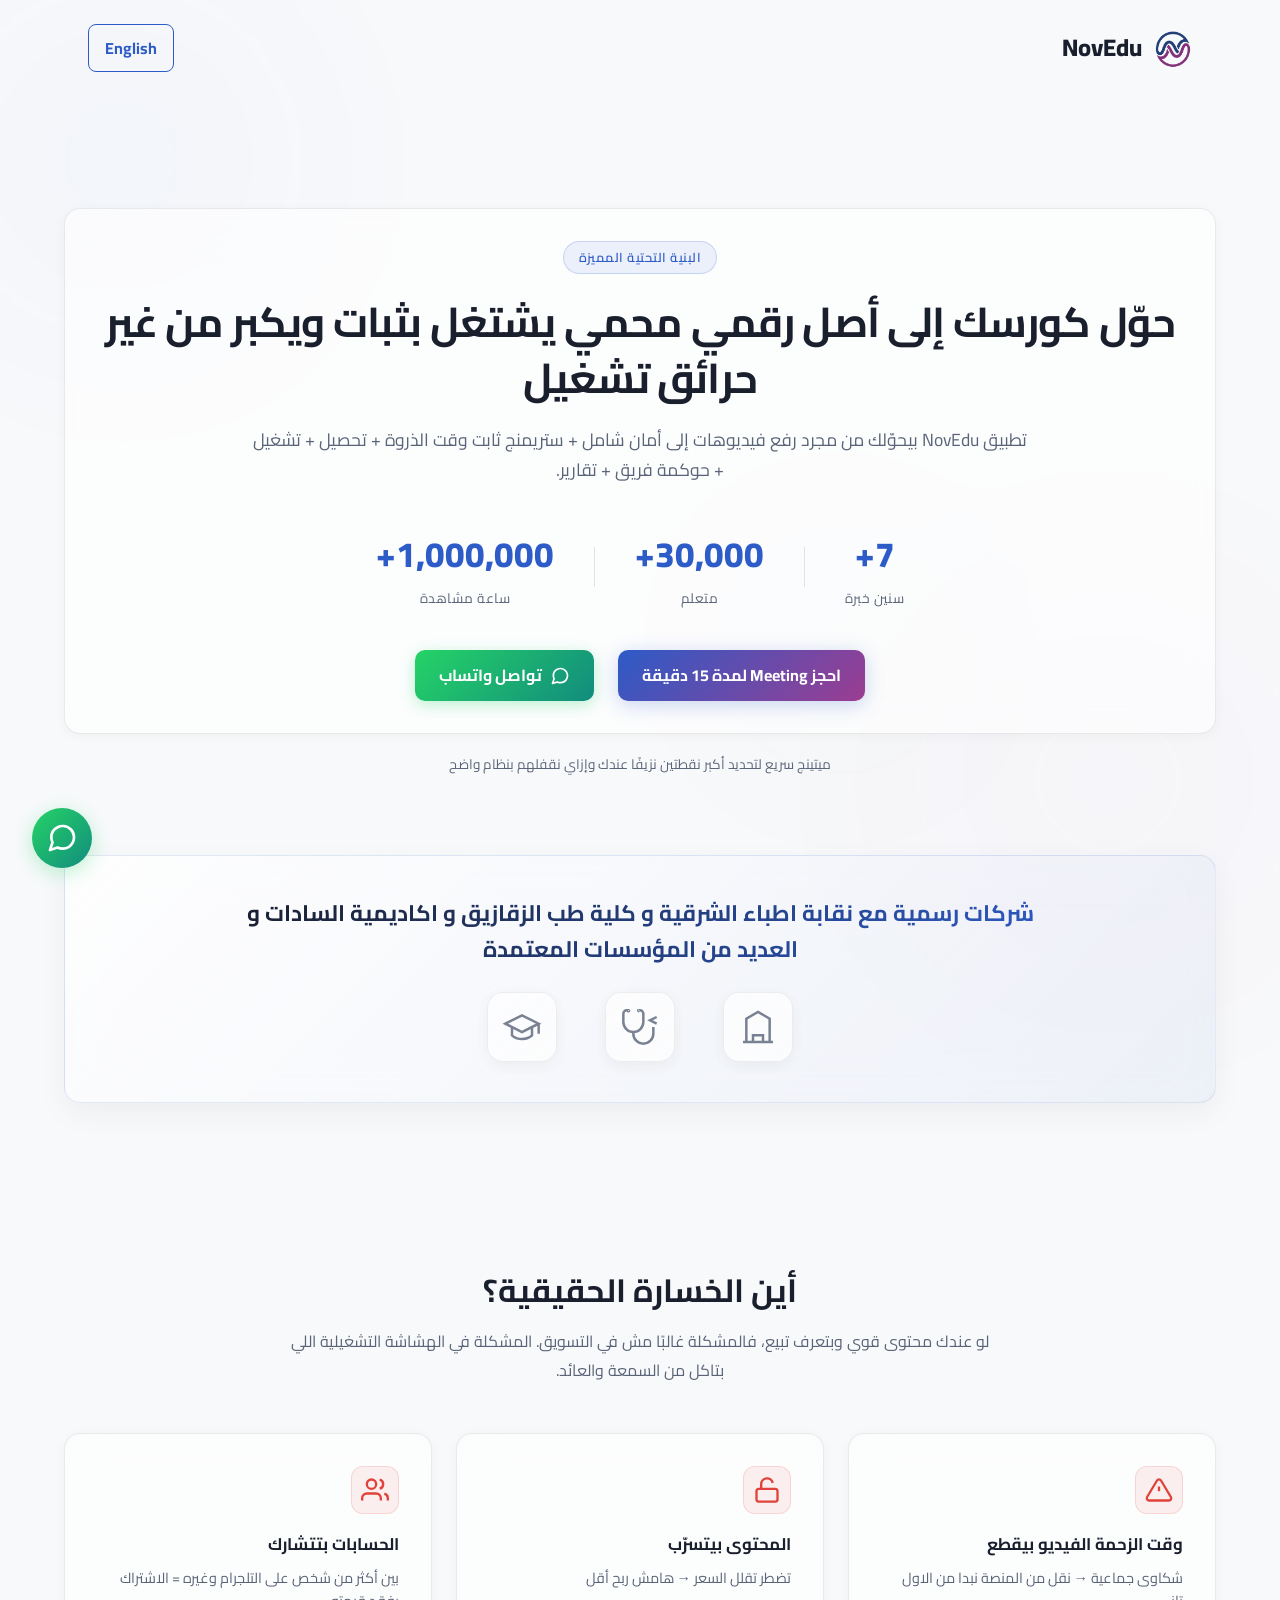
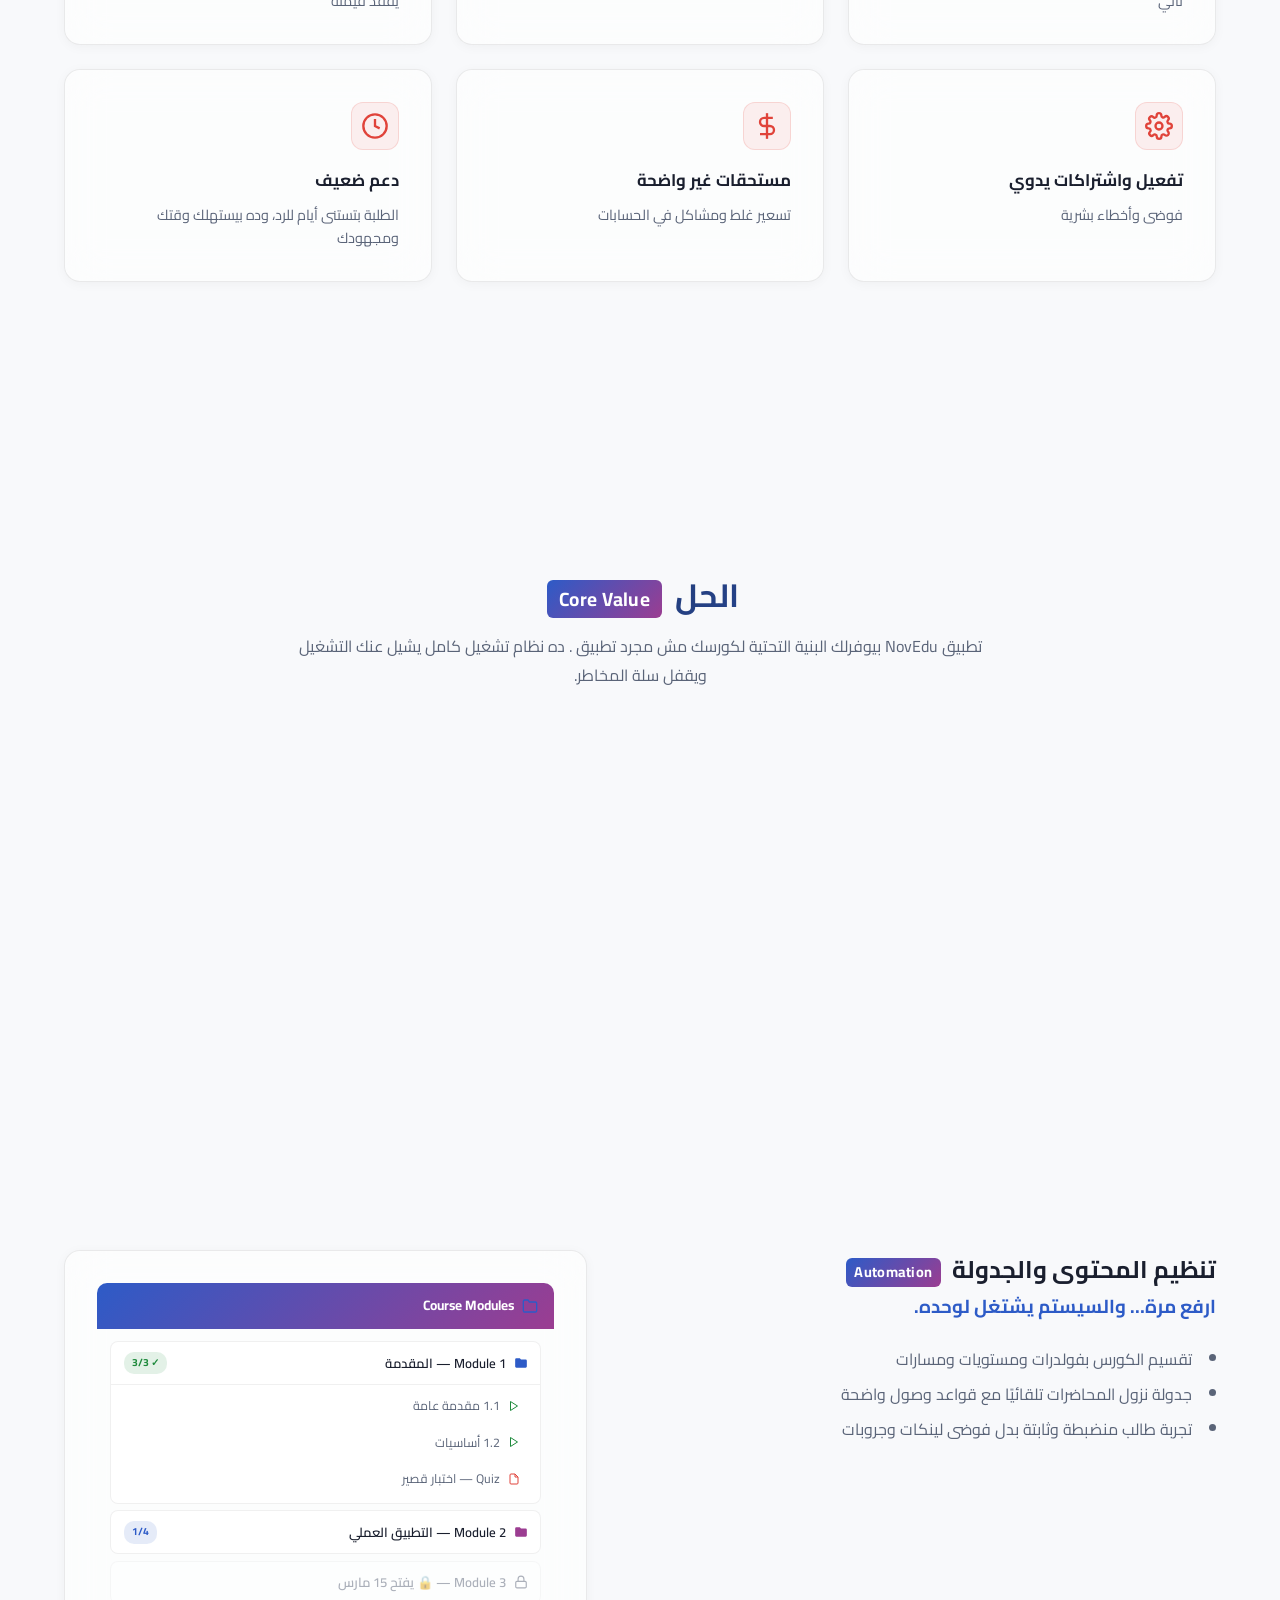
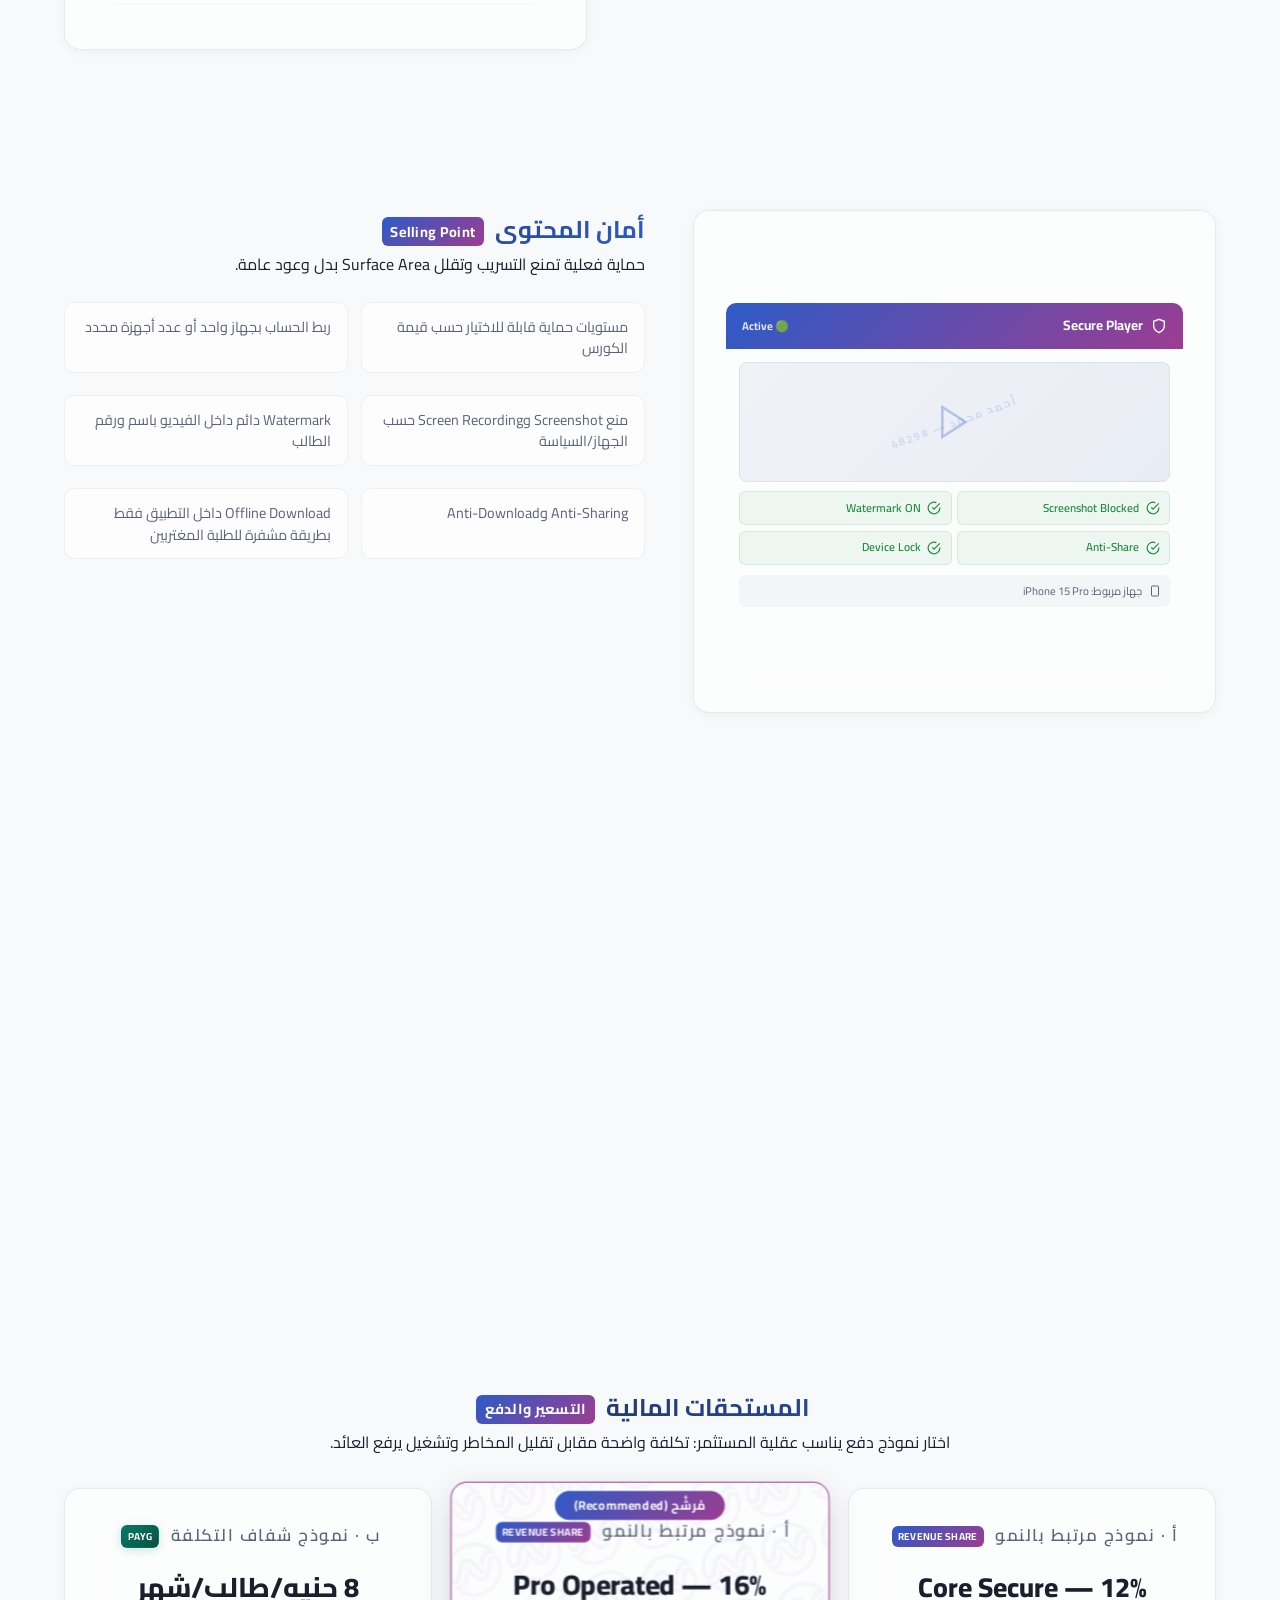
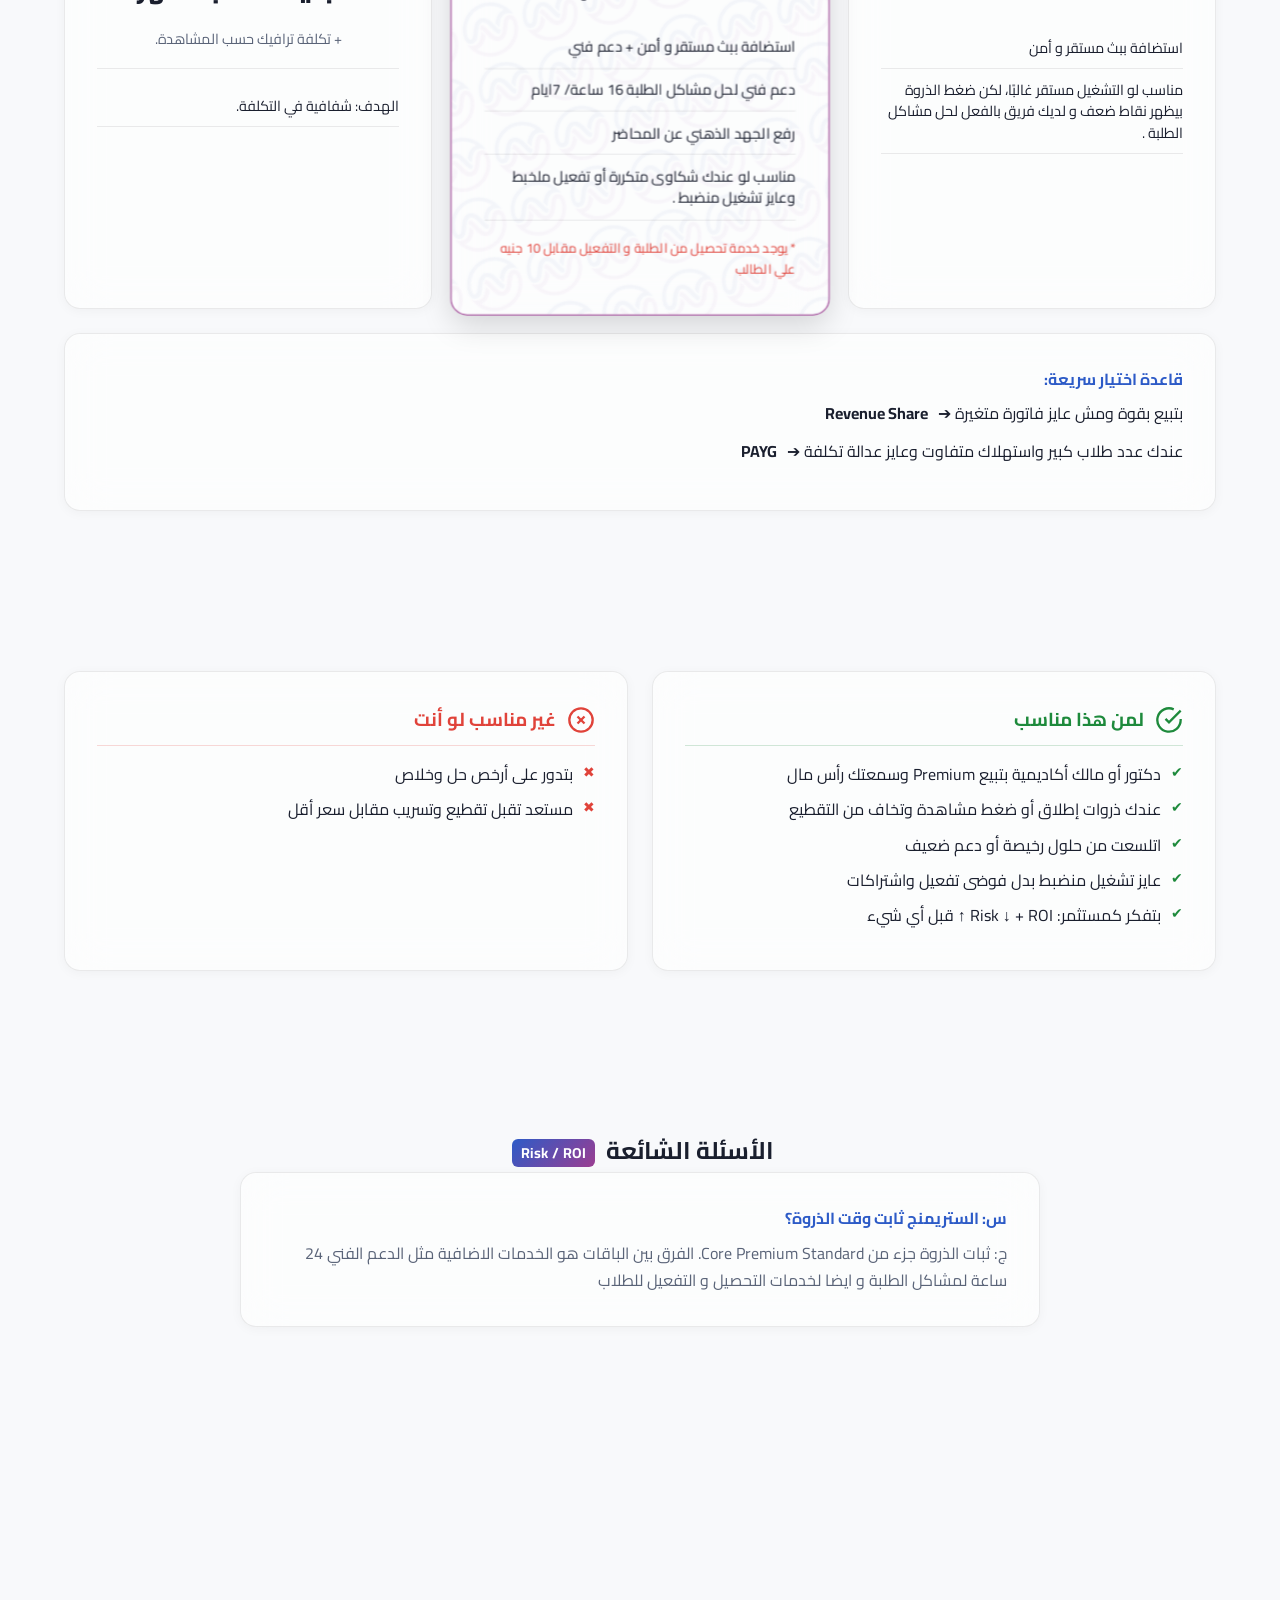
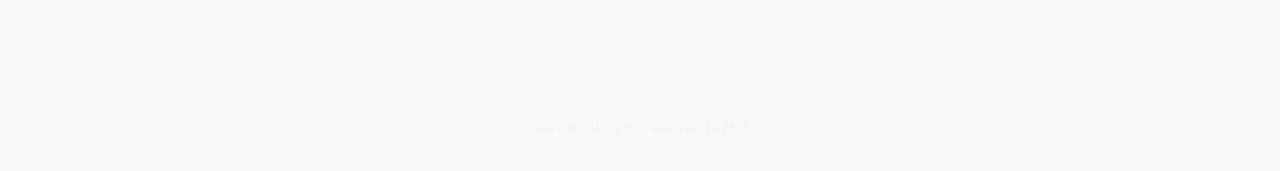
==== commit eed393c5: "feat: Add favicon to the project." ====
--- a/index.html
+++ b/index.html
@@ -5,6 +5,9 @@
     <meta charset="UTF-8">
     <meta name="viewport" content="width=device-width, initial-scale=1.0">
     <title>NovEdu</title>
+    <link rel="icon" type="image/x-icon" href="images/favicon.ico">
+    <link rel="icon" type="image/png" sizes="32x32" href="images/favicon-32.png">
+    <link rel="apple-touch-icon" sizes="180x180" href="images/logo.png">
     <meta name="description"
         content="NovEdu — البنية التحتية المميزة لكورسك الرقمي. أمان شامل، ستريمنج ثابت، تحصيل، تشغيل، حوكمة فريق، تقارير.">
     <link
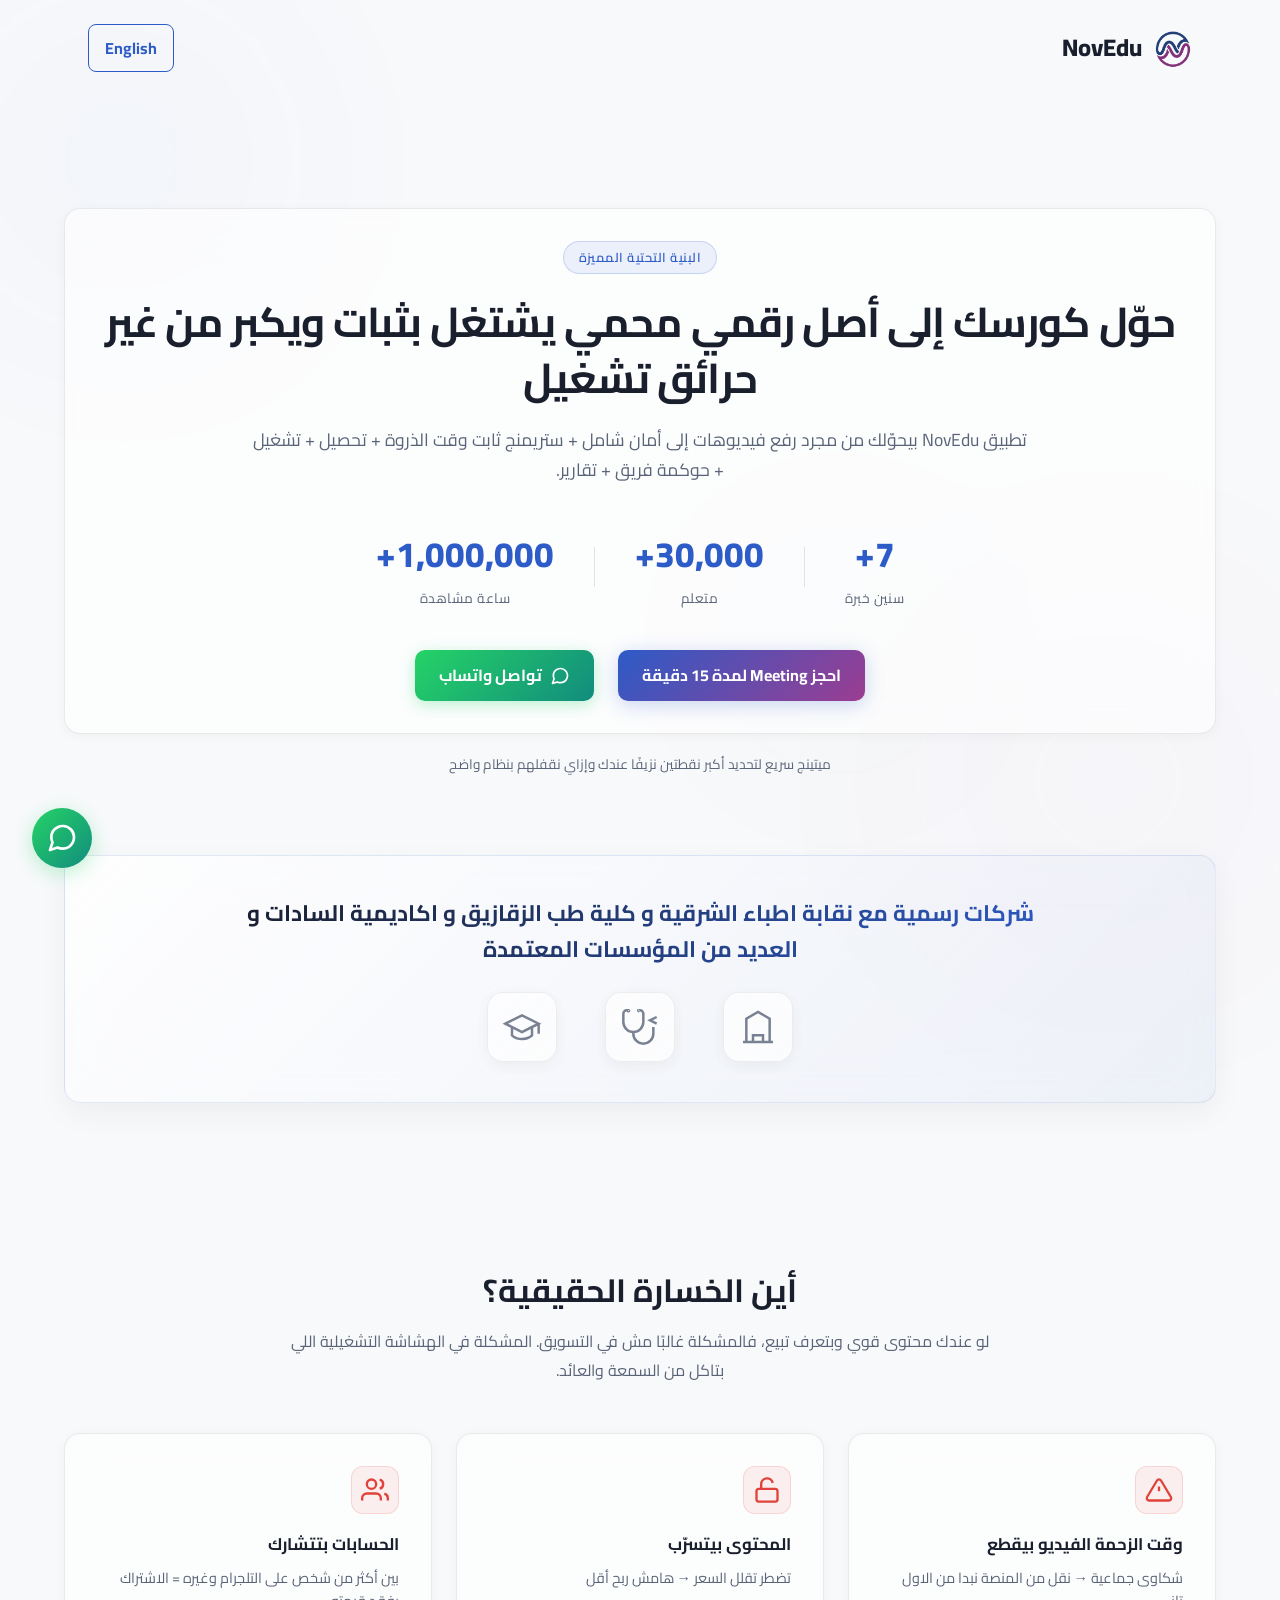
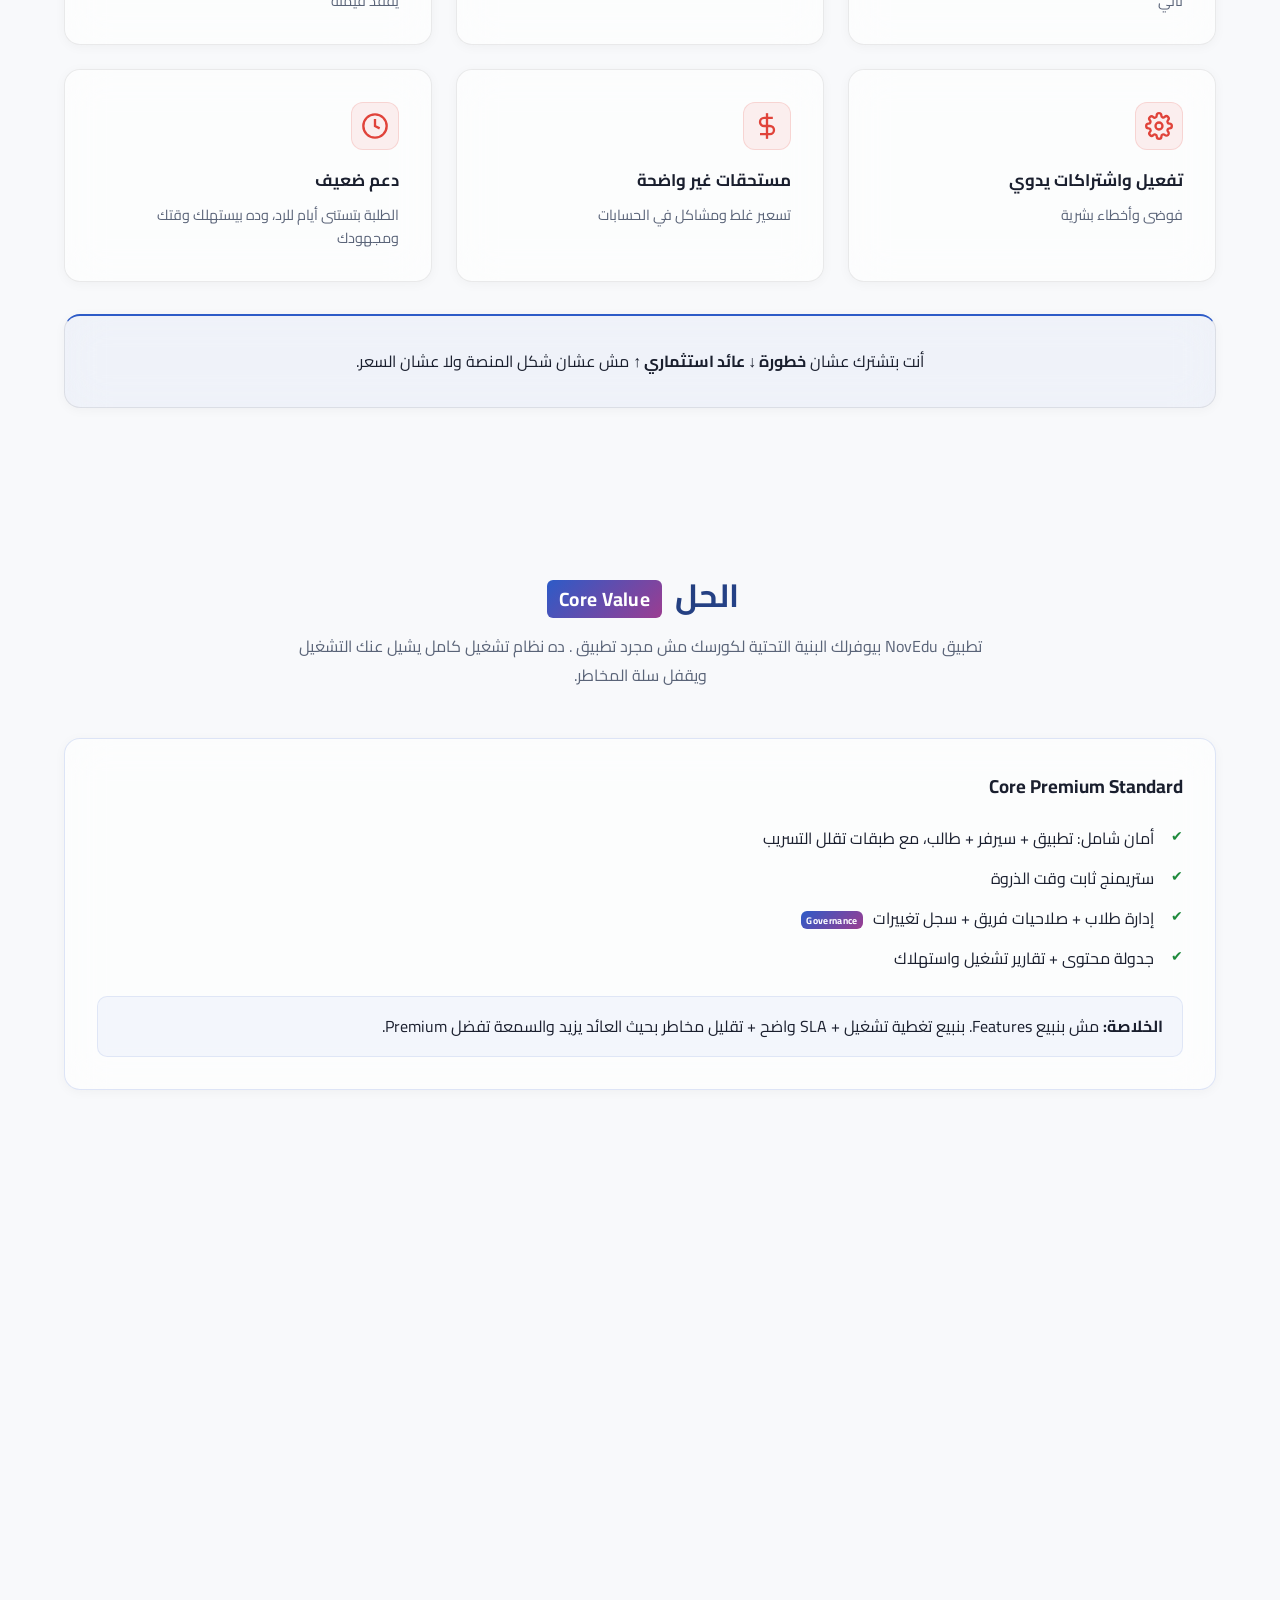
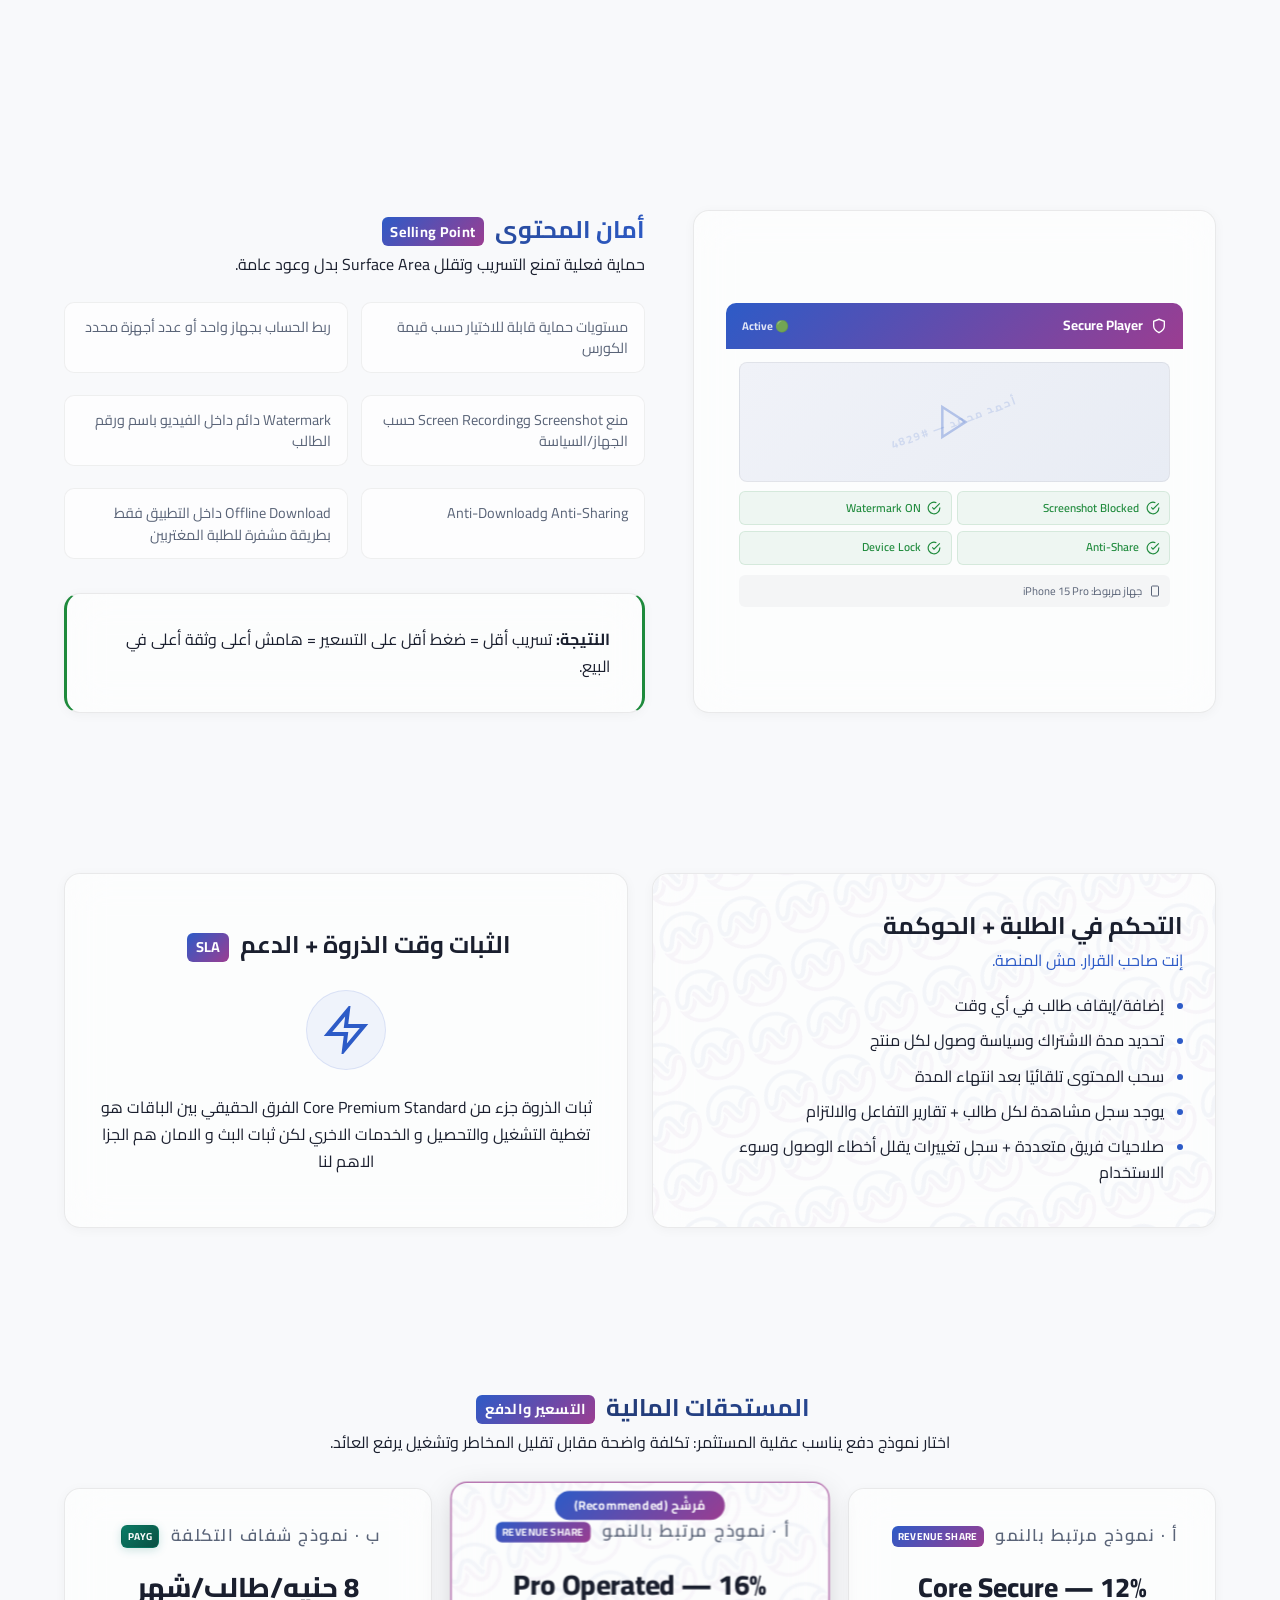
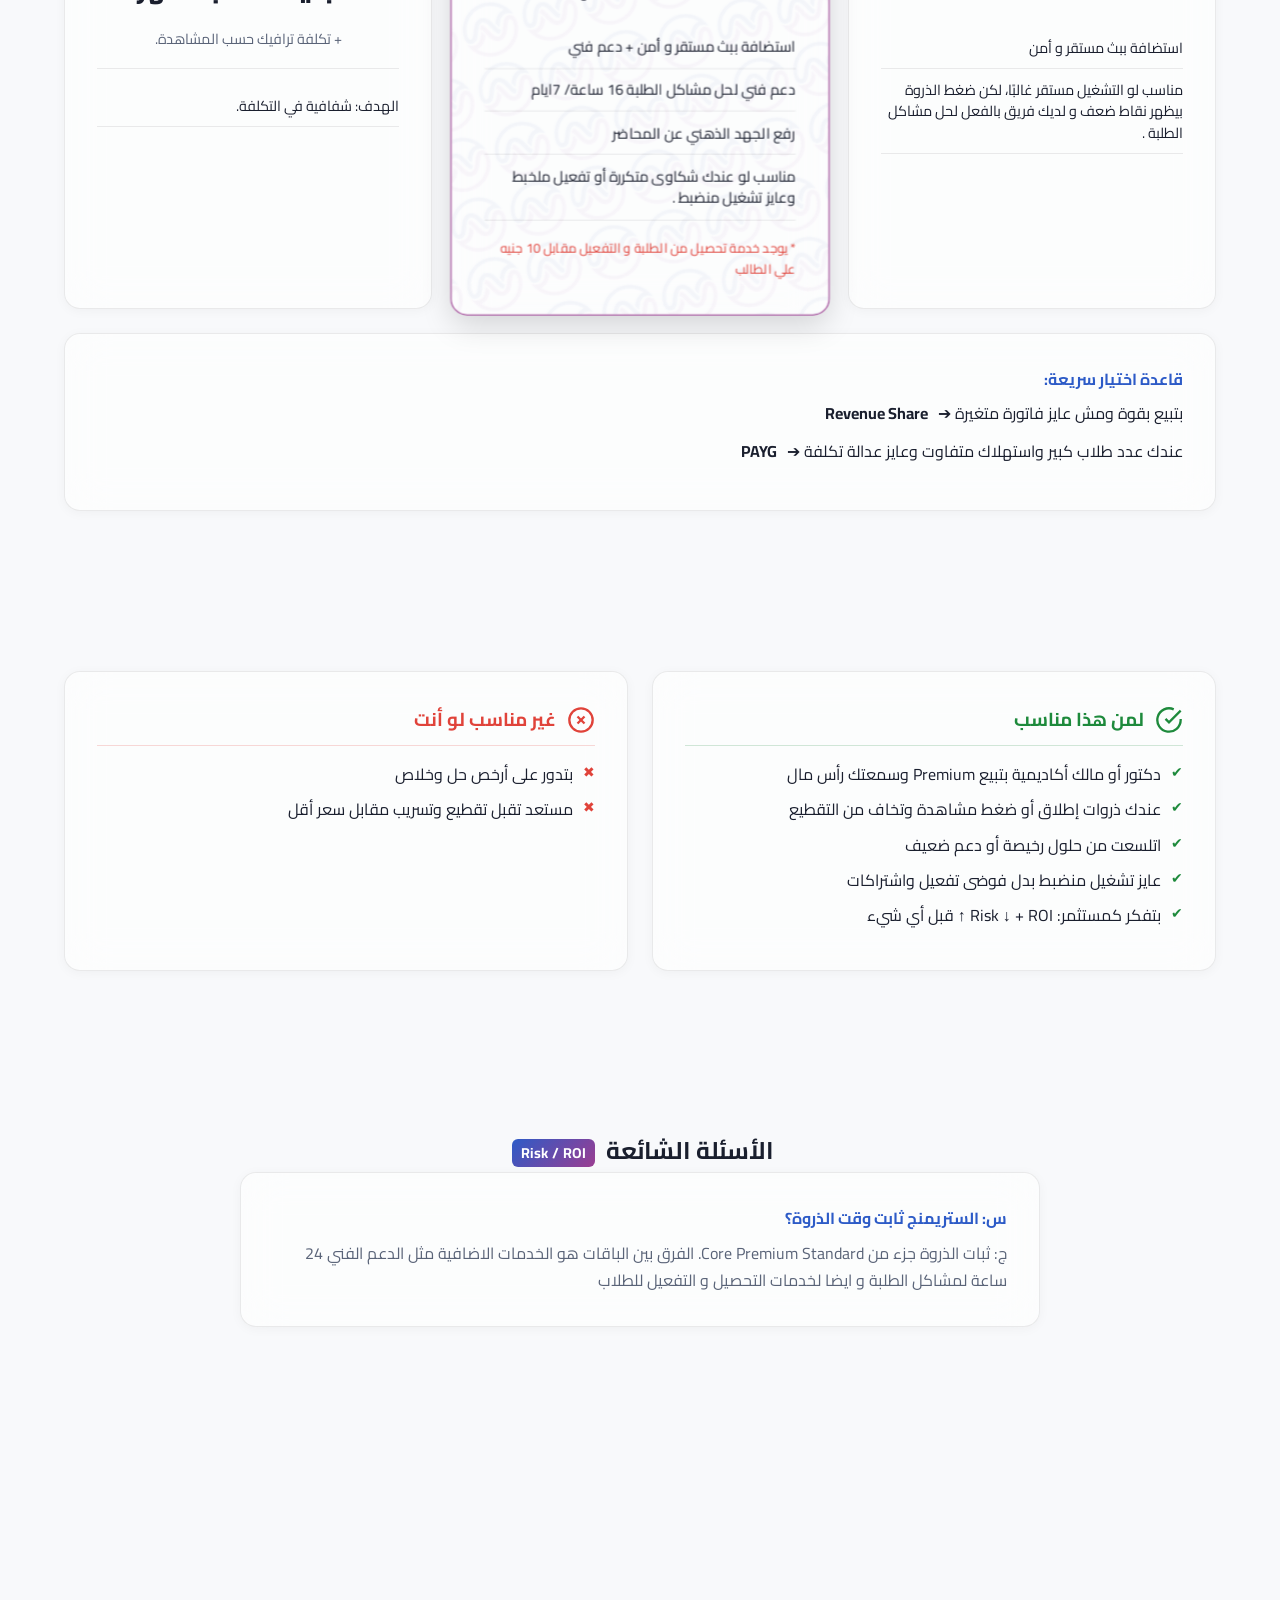
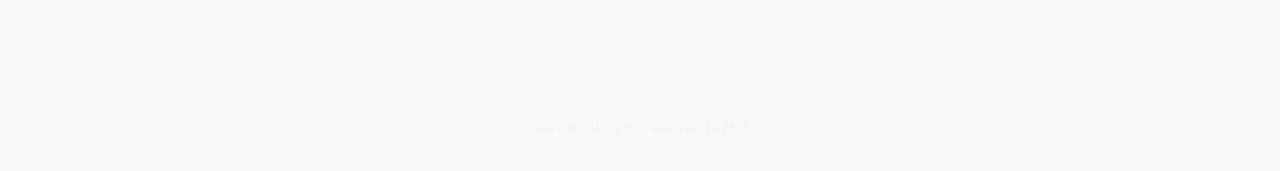
==== commit e86c991b: "chore: Add temporary favicon and update index.html to link it." ====
--- a/index.html
+++ b/index.html
@@ -5,8 +5,7 @@
     <meta charset="UTF-8">
     <meta name="viewport" content="width=device-width, initial-scale=1.0">
     <title>NovEdu</title>
-    <link rel="icon" type="image/x-icon" href="images/favicon.ico">
-    <link rel="icon" type="image/png" sizes="32x32" href="images/favicon-32.png">
+    <link rel="icon" type="image/png" sizes="32x32" href="images/favicon-tmp.png">
     <link rel="apple-touch-icon" sizes="180x180" href="images/logo.png">
     <meta name="description"
         content="NovEdu — البنية التحتية المميزة لكورسك الرقمي. أمان شامل، ستريمنج ثابت، تحصيل، تشغيل، حوكمة فريق، تقارير.">
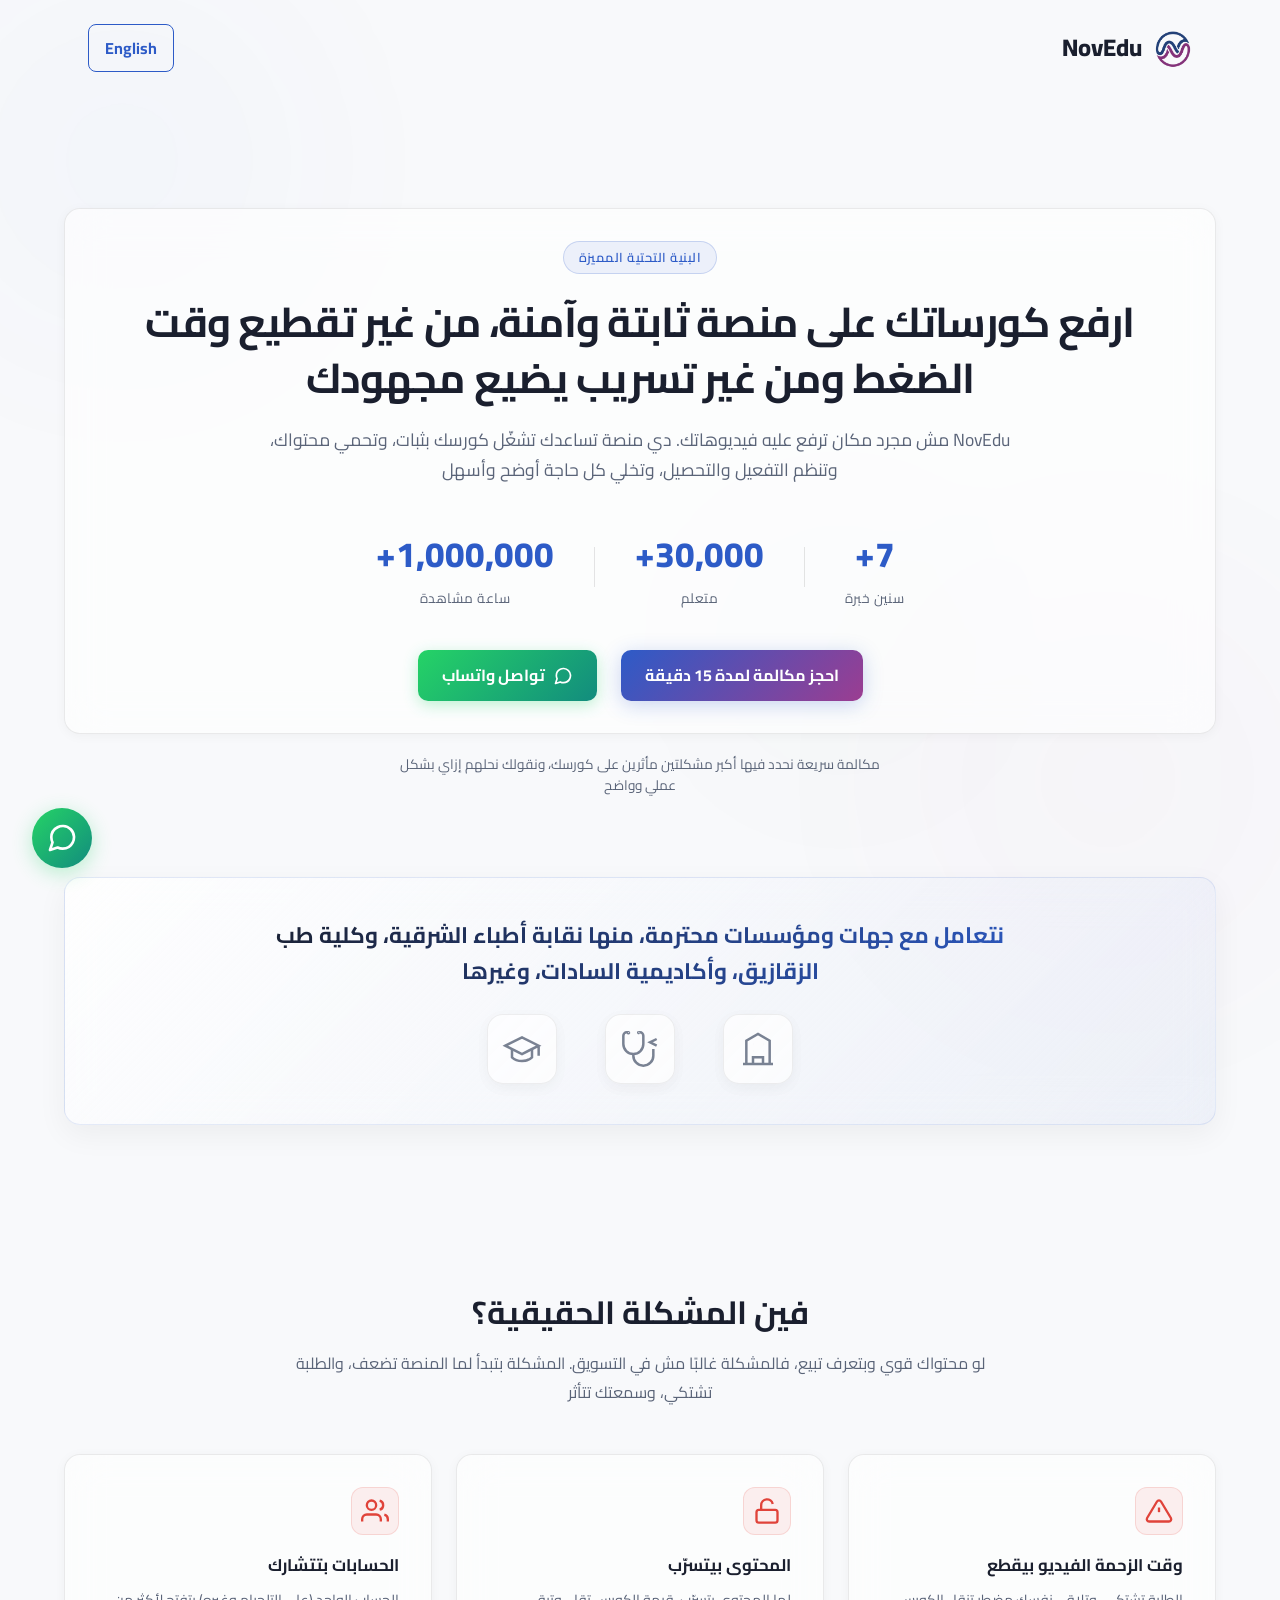
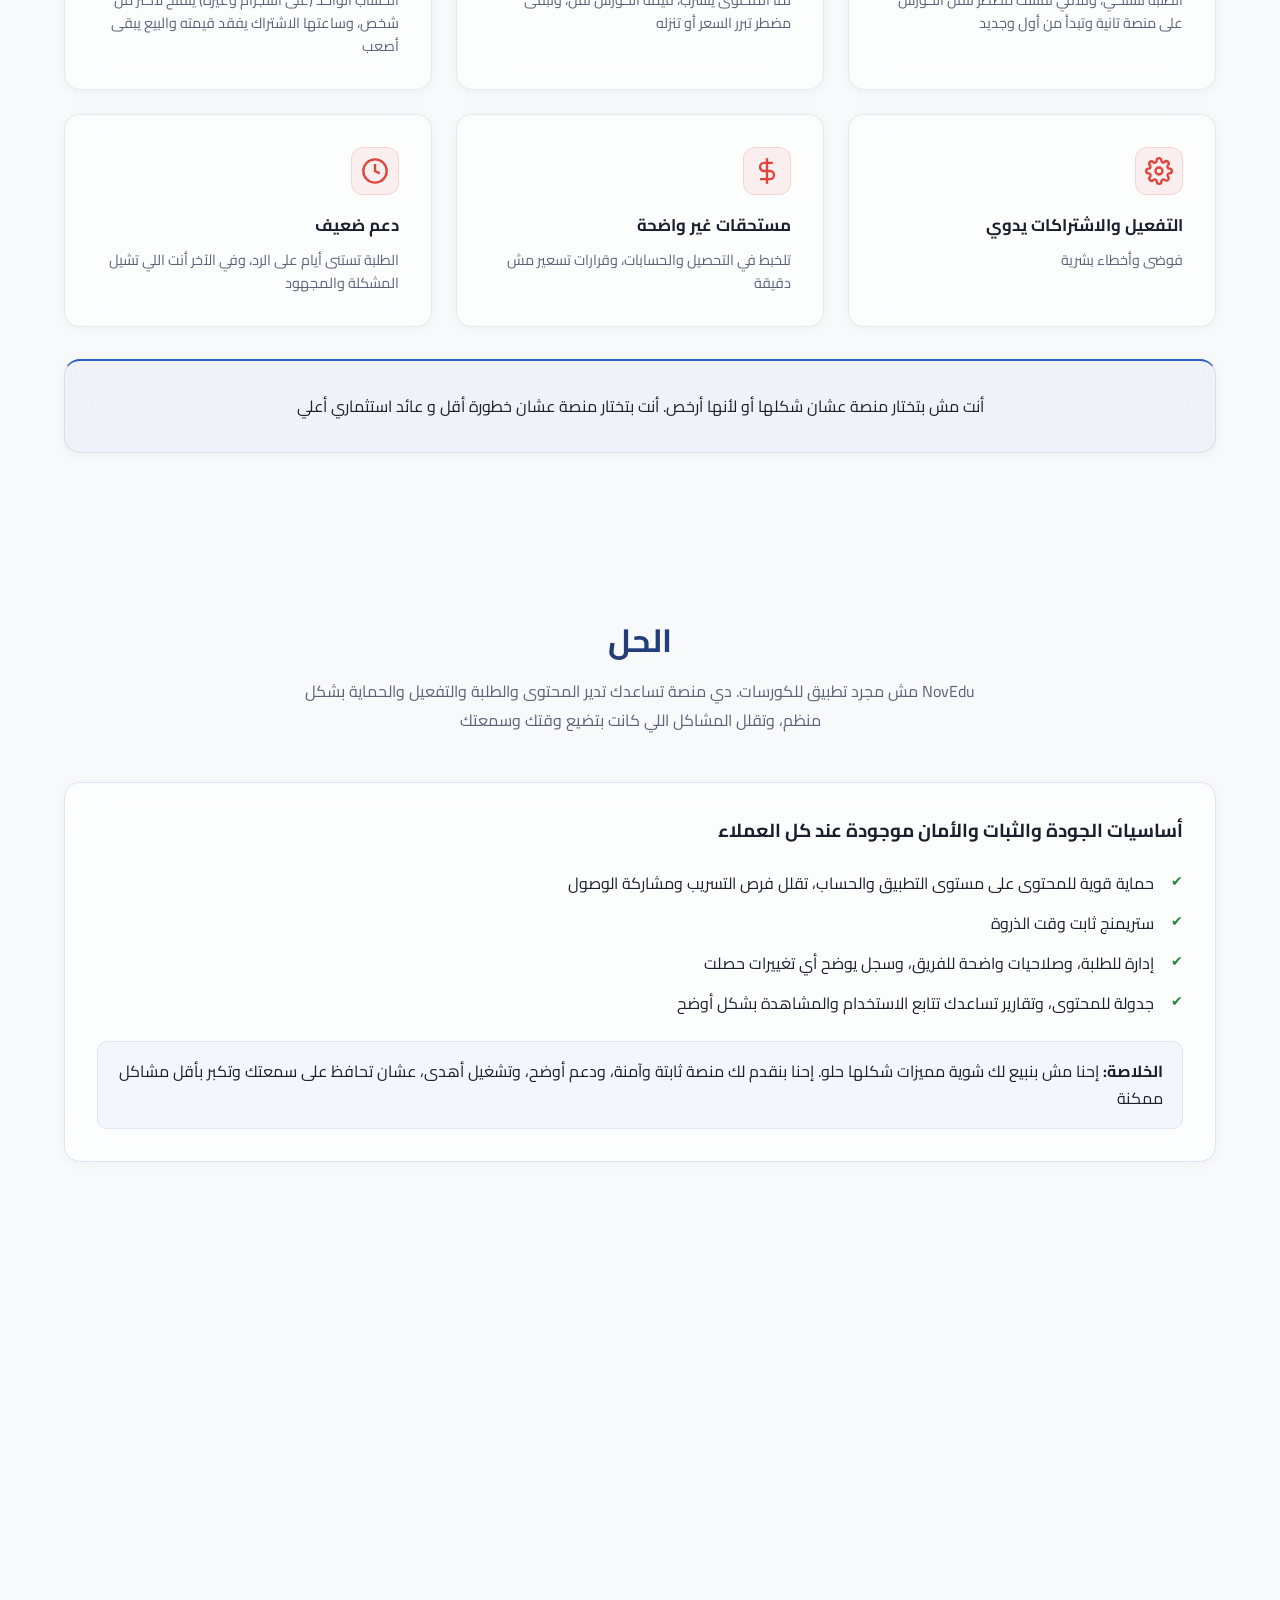
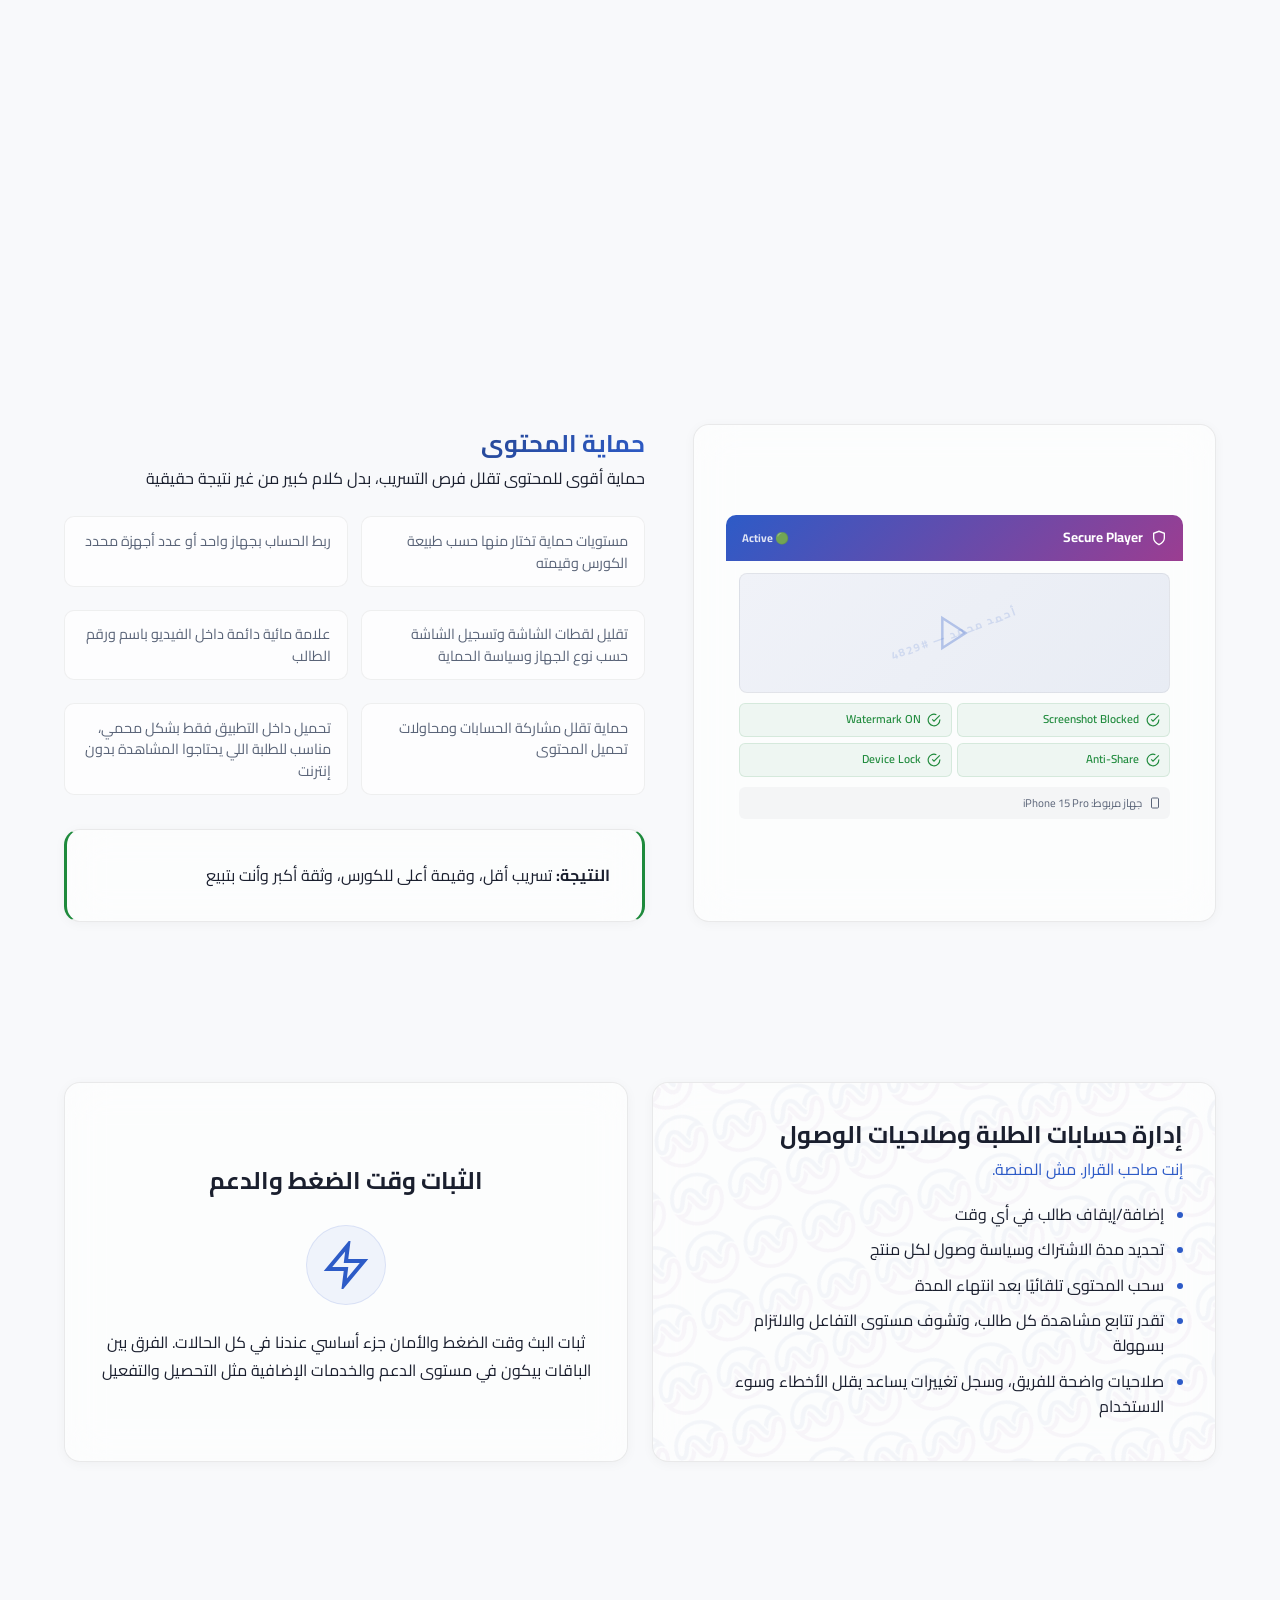
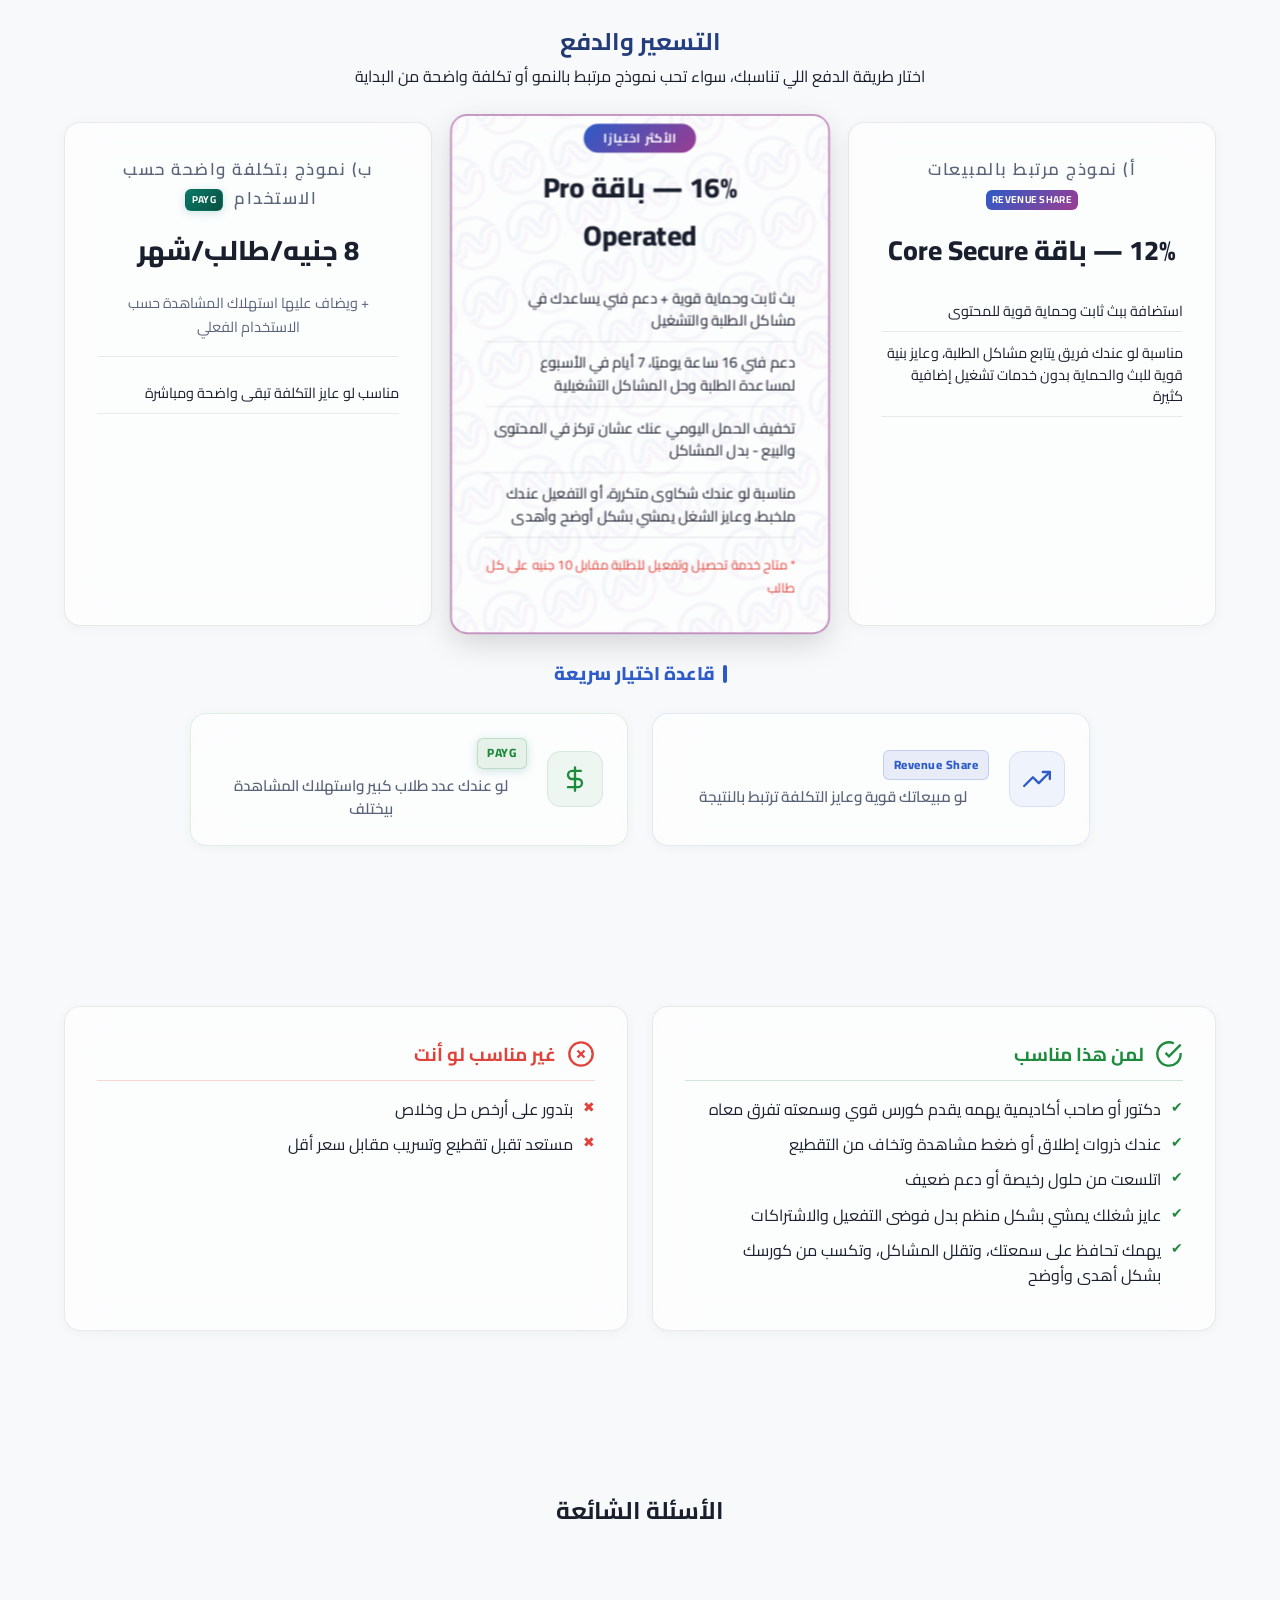
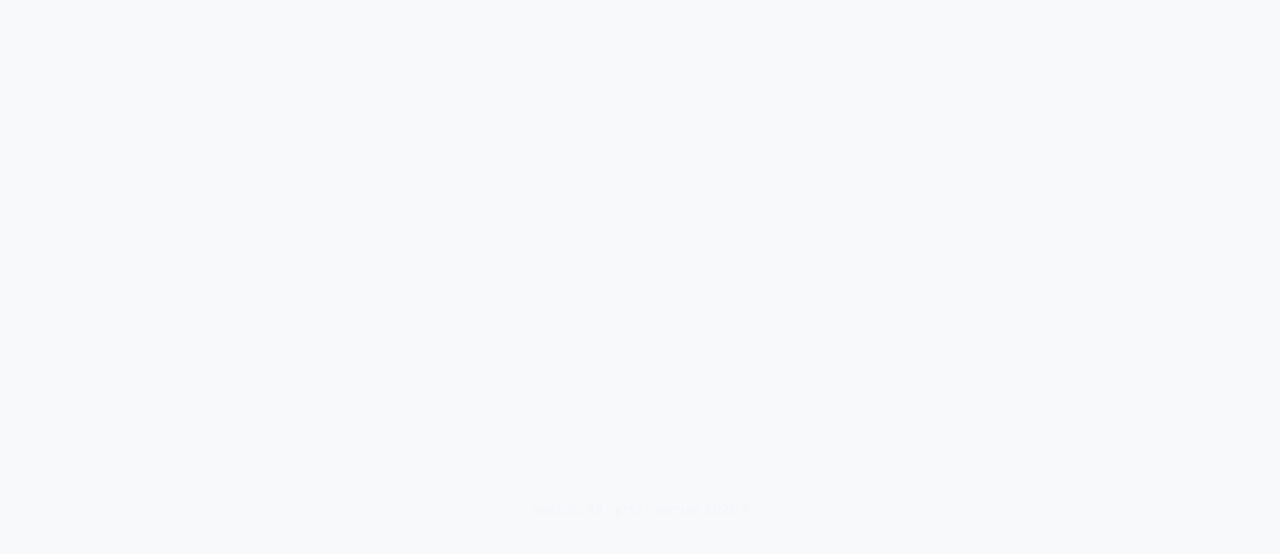
==== commit cf92cad8: "feat: Add automation feature cards and enhance the decision section UI with new styles and structure" ====
--- a/index.html
+++ b/index.html
@@ -37,9 +37,8 @@
         <section id="hero" class="container">
             <div class="hero-content glass-card">
                 <span class="badge" data-i18n="hero_badge">Premium Infrastructure</span>
-                <h1 data-i18n="hero_headline">حوّل كورسك إلى أصل رقمي محمي يشتغل بثبات ويكبر من غير حرائق تشغيل</h1>
-                <p class="subtitle" data-i18n="hero_subheadline">تطبيق NovEdu بيحوّلك من مجرد رفع فيديوهات إلى أمان شامل
-                    + ستريمنج ثابت وقت الذروة + تحصيل + تشغيل + حوكمة فريق + تقارير.</p>
+                <h1 data-i18n="hero_headline">ارفع كورساتك على منصة ثابتة وآمنة، من غير تقطيع وقت الضغط ومن غير تسريب يضيع مجهودك</h1>
+                <p class="subtitle" data-i18n="hero_subheadline">NovEdu مش مجرد مكان ترفع عليه فيديوهاتك. دي منصة تساعدك تشغّل كورسك بثبات، وتحمي محتواك، وتنظم التفعيل والتحصيل، وتخلي كل حاجة أوضح وأسهل</p>
 
                 <div class="trust-numbers">
                     <div class="stat">
@@ -60,7 +59,7 @@
 
                 <div class="cta-group">
                     <a href="https://calendly.com/mostafa-sallam34/30min" target="_blank" rel="noopener"
-                        class="btn-primary" data-i18n="cta_primary">احجز Meeting لمدة 15 دقيقة</a>
+                        class="btn-primary" data-i18n="cta_primary">احجز مكالمة لمدة 15 دقيقة</a>
                     <a href="https://wa.me/message/AORIBIAVKSD7A1" target="_blank" rel="noopener" class="btn-whatsapp">
                         <svg width="20" height="20" viewBox="0 0 24 24" fill="none" stroke="currentColor"
                             stroke-width="2" stroke-linecap="round" stroke-linejoin="round">
@@ -72,12 +71,10 @@
                     </a>
                 </div>
             </div>
-            <p class="cta-hint text-center" data-i18n="cta_sub">ميتينج سريع لتحديد أكبر نقطتين نزيفًا عندك وإزاي نقفلهم
-                بنظام واضح</p>
+            <p class="cta-hint text-center" data-i18n="cta_sub">مكالمة سريعة نحدد فيها أكبر مشكلتين مأثرين على كورسك، ونقولك نحلهم إزاي بشكل عملي وواضح</p>
 
             <div class="partners-highlight glass-card anim-item mt-5">
-                <h3 class="gradient-text mb-3" data-i18n="partners_title">شركات رسمية مع نقابة اطباء الشرقية و كلية طب
-                    الزقازيق و اكاديمية السادات و العديد من المؤسسات المعتمدة</h3>
+                <h3 class="gradient-text mb-3" data-i18n="partners_title">نتعامل مع جهات ومؤسسات محترمة، منها نقابة أطباء الشرقية، وكلية طب الزقازيق، وأكاديمية السادات، وغيرها</h3>
                 <div class="partner-logos">
                     <div class="p-logo">
                         <svg width="40" height="40" viewBox="0 0 24 24" fill="none" stroke="currentColor"
@@ -108,9 +105,9 @@
         <!-- 2) Pain Points Section -->
         <section id="pain" class="container">
             <div class="section-header">
-                <h2 data-i18n="pain_title">أين الخسارة الحقيقية؟</h2>
-                <p data-i18n="pain_desc">لو عندك محتوى قوي وبتعرف تبيع، فالمشكلة غالبًا مش في التسويق. المشكلة في
-                    الهشاشة التشغيلية اللي بتاكل من السمعة والعائد.</p>
+                <h2 data-i18n="pain_title">فين المشكلة الحقيقية؟</h2>
+                <p data-i18n="pain_desc">لو محتواك قوي وبتعرف تبيع، فالمشكلة غالبًا مش في التسويق.
+                    المشكلة بتبدأ لما المنصة تضعف، والطلبة تشتكي، وسمعتك تتأثر</p>
             </div>
 
             <div class="grid cards-grid">
@@ -125,7 +122,7 @@
                         </svg>
                     </div>
                     <h4 data-i18n="pain_1_title">وقت الزحمة الفيديو بيقطع</h4>
-                    <p data-i18n="pain_1_desc">شكاوى جماعية → نقل من المنصة نبدا من الاول تاني</p>
+                    <p data-i18n="pain_1_desc">الطلبة تشتكي، وتلاقي نفسك مضطر تنقل الكورس على منصة تانية وتبدأ من أول وجديد</p>
                 </div>
                 <div class="glass-card feature-card anim-item">
                     <div class="icon-wrap warning">
@@ -136,7 +133,7 @@
                         </svg>
                     </div>
                     <h4 data-i18n="pain_2_title">المحتوى بيتسرّب</h4>
-                    <p data-i18n="pain_2_desc">تضطر تقلل السعر → هامش ربح أقل</p>
+                    <p data-i18n="pain_2_desc">لما المحتوى يتسرّب، قيمة الكورس تقل، وتبقى مضطر تبرر السعر أو تنزله</p>
                 </div>
                 <div class="glass-card feature-card anim-item">
                     <div class="icon-wrap warning">
@@ -149,7 +146,7 @@
                         </svg>
                     </div>
                     <h4 data-i18n="pain_3_title">الحسابات بتتشارك</h4>
-                    <p data-i18n="pain_3_desc">بين أكثر من شخص على التلجرام وغيره = الاشتراك يفقد قيمته</p>
+                    <p data-i18n="pain_3_desc">الحساب الواحد (على التلجرام وغيره) يتفتح لأكثر من شخص، وساعتها الاشتراك يفقد قيمته والبيع يبقى أصعب</p>
                 </div>
                 <div class="glass-card feature-card anim-item">
                     <div class="icon-wrap warning">
@@ -160,7 +157,7 @@
                                 d="M19.4 15a1.65 1.65 0 00.33 1.82l.06.06a2 2 0 010 2.83 2 2 0 01-2.83 0l-.06-.06a1.65 1.65 0 00-1.82-.33 1.65 1.65 0 00-1 1.51V21a2 2 0 01-4 0v-.09A1.65 1.65 0 009 19.4a1.65 1.65 0 00-1.82.33l-.06.06a2 2 0 01-2.83-2.83l.06-.06A1.65 1.65 0 004.68 15a1.65 1.65 0 00-1.51-1H3a2 2 0 010-4h.09A1.65 1.65 0 004.6 9a1.65 1.65 0 00-.33-1.82l-.06-.06a2 2 0 012.83-2.83l.06.06A1.65 1.65 0 009 4.68a1.65 1.65 0 001-1.51V3a2 2 0 014 0v.09a1.65 1.65 0 001 1.51 1.65 1.65 0 001.82-.33l.06-.06a2 2 0 012.83 2.83l-.06.06A1.65 1.65 0 0019.4 9a1.65 1.65 0 001.51 1H21a2 2 0 010 4h-.09a1.65 1.65 0 00-1.51 1z" />
                         </svg>
                     </div>
-                    <h4 data-i18n="pain_4_title">تفعيل واشتراكات يدوي</h4>
+                    <h4 data-i18n="pain_4_title">التفعيل والاشتراكات يدوي</h4>
                     <p data-i18n="pain_4_desc">فوضى وأخطاء بشرية</p>
                 </div>
                 <div class="glass-card feature-card anim-item">
@@ -172,7 +169,7 @@
                         </svg>
                     </div>
                     <h4 data-i18n="pain_5_title">مستحقات غير واضحة</h4>
-                    <p data-i18n="pain_5_desc">تسعير غلط ومشاكل في الحسابات</p>
+                    <p data-i18n="pain_5_desc">تلخبط في التحصيل والحسابات، وقرارات تسعير مش دقيقة</p>
                 </div>
                 <div class="glass-card feature-card anim-item">
                     <div class="icon-wrap warning">
@@ -183,51 +180,96 @@
                         </svg>
                     </div>
                     <h4 data-i18n="pain_6_title">دعم ضعيف</h4>
-                    <p data-i18n="pain_6_desc">الطلبة بتستنى أيام للرد، وده بيستهلك وقتك ومجهودك</p>
+                    <p data-i18n="pain_6_desc">الطلبة تستنى أيام على الرد، وفي الآخر أنت اللي تشيل المشكلة والمجهود</p>
                 </div>
             </div>
 
             <div class="alert-box glass-card mt-4 text-center anim-item">
-                <p data-i18n="pain_conclusion">أنت بتشترك عشان <strong>خطورة ↓ عائد استثماري ↑</strong> مش عشان شكل
-                    المنصة ولا عشان السعر.</p>
+                <p data-i18n="pain_conclusion">أنت مش بتختار منصة عشان شكلها أو لأنها أرخص. أنت بتختار منصة عشان خطورة أقل و عائد استثماري أعلي</p>
             </div>
         </section>
 
         <!-- 3) Core Value Section -->
         <section id="core-value" class="container bg-blur">
             <div class="section-header">
-                <h2 class="gradient-text" data-i18n="core_title">الحل <span class="badge-inline">Core Value</span></h2>
-                <p data-i18n="core_desc">تطبيق NovEdu بيوفرلك البنية التحتية لكورسك مش مجرد تطبيق . ده نظام تشغيل كامل
-                    يشيل عنك التشغيل ويقفل سلة المخاطر.</p>
+                <h2 class="gradient-text" data-i18n="core_title">الحل</h2>
+                <p data-i18n="core_desc">NovEdu مش مجرد تطبيق للكورسات. دي منصة تساعدك تدير المحتوى والطلبة والتفعيل والحماية بشكل منظم، وتقلل المشاكل اللي كانت بتضيع وقتك وسمعتك</p>
             </div>
 
             <div class="core-standard glass-card highlight-card logo-pattern anim-item">
-                <h3 data-i18n="core_premium">Core Premium Standard <span class="badge-inline"
+                <h3 data-i18n="core_premium">أساسيات الجودة والثبات والأمان موجودة عند كل العملاء <span class="badge-inline"
                         data-i18n="core_badge">ثابت لكل العملاء</span></h3>
                 <ul class="check-list">
-                    <li data-i18n="core_list_1">أمان شامل: تطبيق + سيرفر + طالب، مع طبقات تقلل التسريب</li>
+                    <li data-i18n="core_list_1">حماية قوية للمحتوى على مستوى التطبيق والحساب، تقلل فرص التسريب ومشاركة الوصول</li>
                     <li data-i18n="core_list_2">ستريمنج ثابت وقت الذروة</li>
-                    <li data-i18n="core_list_3">إدارة طلاب + صلاحيات فريق + سجل تغييرات (Governance)</li>
-                    <li data-i18n="core_list_4">جدولة محتوى + تقارير تشغيل واستهلاك</li>
+                    <li data-i18n="core_list_3">إدارة للطلبة، وصلاحيات واضحة للفريق، وسجل يوضح أي تغييرات حصلت</li>
+                    <li data-i18n="core_list_4">جدولة للمحتوى، وتقارير تساعدك تتابع الاستخدام والمشاهدة بشكل أوضح</li>
                 </ul>
                 <div class="summary-box mt-3" data-i18n="core_summary">
-                    <strong>الخلاصة:</strong> مش بنبيع Features. بنبيع تغطية تشغيل + SLA واضح + تقليل مخاطر بحيث العائد
-                    يزيد والسمعة تفضل Premium.
+                    <strong>الخلاصة:</strong> إحنا مش بنبيع لك شوية مميزات شكلها حلو. إحنا بنقدم لك منصة ثابتة وآمنة، ودعم أوضح، وتشغيل أهدى، عشان تحافظ على سمعتك وتكبر بأقل مشاكل ممكنة
                 </div>
             </div>
         </section>
 
         <!-- 4) Automation Section -->
         <section id="automation" class="container">
+            <div class="section-header anim-item">
+                <h2 class="gradient-text" data-i18n="auto_title">تنظيم المحتوى والجدولة</h2>
+                <p data-i18n="auto_subtitle">ارفع مرة… والسيستم يشتغل لوحده.</p>
+            </div>
             <div class="split-layout">
                 <div class="split-text anim-item">
-                    <h2 data-i18n="auto_title">تنظيم المحتوى والجدولة <span class="badge-inline">Automation</span></h2>
-                    <h3 class="highlight" data-i18n="auto_subtitle">ارفع مرة… والسيستم يشتغل لوحده.</h3>
-                    <ul class="feature-list">
-                        <li data-i18n="auto_list_2">تقسيم الكورس بفولدرات ومستويات ومسارات</li>
-                        <li data-i18n="auto_list_3">جدولة نزول المحاضرات تلقائيًا مع قواعد وصول واضحة</li>
-                        <li data-i18n="auto_list_4">تجربة طالب منضبطة وثابتة بدل فوضى لينكات وجروبات</li>
-                    </ul>
+                    <div class="auto-features-grid">
+                        <div class="auto-feature-card glass-card">
+                            <div class="auto-feature-icon">
+                                <svg width="24" height="24" viewBox="0 0 24 24" fill="none" stroke="currentColor" stroke-width="2" stroke-linecap="round" stroke-linejoin="round">
+                                    <path d="M22 19a2 2 0 01-2 2H4a2 2 0 01-2-2V5a2 2 0 012-2h5l2 3h9a2 2 0 012 2z" />
+                                </svg>
+                            </div>
+                            <div>
+                                <h4 data-i18n="auto_list_2">تقسيم الكورس بفولدرات ومستويات ومسارات</h4>
+                            </div>
+                        </div>
+                        <div class="auto-feature-card glass-card">
+                            <div class="auto-feature-icon">
+                                <svg width="24" height="24" viewBox="0 0 24 24" fill="none" stroke="currentColor" stroke-width="2" stroke-linecap="round" stroke-linejoin="round">
+                                    <rect x="3" y="4" width="18" height="18" rx="2" ry="2" />
+                                    <line x1="16" y1="2" x2="16" y2="6" />
+                                    <line x1="8" y1="2" x2="8" y2="6" />
+                                    <line x1="3" y1="10" x2="21" y2="10" />
+                                    <path d="M8 14h.01" /><path d="M12 14h.01" /><path d="M16 14h.01" />
+                                    <path d="M8 18h.01" /><path d="M12 18h.01" />
+                                </svg>
+                            </div>
+                            <div>
+                                <h4 data-i18n="auto_list_3">جدولة نزول المحاضرات تلقائيًا مع قواعد وصول واضحة</h4>
+                            </div>
+                        </div>
+                        <div class="auto-feature-card glass-card">
+                            <div class="auto-feature-icon">
+                                <svg width="24" height="24" viewBox="0 0 24 24" fill="none" stroke="currentColor" stroke-width="2" stroke-linecap="round" stroke-linejoin="round">
+                                    <path d="M17 21v-2a4 4 0 00-4-4H5a4 4 0 00-4 4v2" />
+                                    <circle cx="9" cy="7" r="4" />
+                                    <path d="M23 21v-2a4 4 0 00-3-3.87" />
+                                    <path d="M16 3.13a4 4 0 010 7.75" />
+                                </svg>
+                            </div>
+                            <div>
+                                <h4 data-i18n="auto_list_4">تجربة منظمة وواضحة للطالب بدل فوضى اللينكات والجروبات</h4>
+                            </div>
+                        </div>
+                        <div class="auto-feature-card glass-card">
+                            <div class="auto-feature-icon">
+                                <svg width="24" height="24" viewBox="0 0 24 24" fill="none" stroke="currentColor" stroke-width="2" stroke-linecap="round" stroke-linejoin="round">
+                                    <path d="M18 8A6 6 0 006 8c0 7-3 9-3 9h18s-3-2-3-9" />
+                                    <path d="M13.73 21a2 2 0 01-3.46 0" />
+                                </svg>
+                            </div>
+                            <div>
+                                <h4 data-i18n="auto_list_5">إشعارات تلقائية للطلبة عند نزول محتوى جديد</h4>
+                            </div>
+                        </div>
+                    </div>
                 </div>
                 <div class="split-visual glass-card visual-card anim-item">
                     <div class="mockup-ui folder-mockup">
@@ -304,16 +346,15 @@
         <section id="security" class="container">
             <div class="split-layout reverse">
                 <div class="split-text anim-item">
-                    <h2 class="gradient-text" data-i18n="sec_title">أمان المحتوى <span class="badge-inline">Selling
-                            Point</span></h2>
-                    <p data-i18n="sec_desc">حماية فعلية تمنع التسريب وتقلل Surface Area بدل وعود عامة.</p>
+                    <h2 class="gradient-text" data-i18n="sec_title">حماية المحتوى</h2>
+                    <p data-i18n="sec_desc">حماية أقوى للمحتوى تقلل فرص التسريب، بدل كلام كبير من غير نتيجة حقيقية</p>
                     <ul class="feature-list grid-list icon-grid">
                         <li data-i18n="sec_list_1">
                             <svg class="li-icon" width="22" height="22" viewBox="0 0 24 24" fill="none"
                                 stroke="var(--primary)" stroke-width="2">
                                 <path d="M12 22s8-4 8-10V5l-8-3-8 3v7c0 6 8 10 8 10z" />
                             </svg>
-                            مستويات حماية قابلة للاختيار حسب قيمة الكورس
+                            مستويات حماية تختار منها حسب طبيعة الكورس وقيمته
                         </li>
                         <li data-i18n="sec_list_2">
                             <svg class="li-icon" width="22" height="22" viewBox="0 0 24 24" fill="none"
@@ -334,7 +375,7 @@
                                 <path d="M8.53 16.11a6 6 0 016.95 0" />
                                 <line x1="12" y1="20" x2="12.01" y2="20" />
                             </svg>
-                            منع Screenshot وScreen Recording حسب الجهاز/السياسة
+                            تقليل لقطات الشاشة وتسجيل الشاشة حسب نوع الجهاز وسياسة الحماية
                         </li>
                         <li data-i18n="sec_list_4">
                             <svg class="li-icon" width="22" height="22" viewBox="0 0 24 24" fill="none"
@@ -343,7 +384,7 @@
                                 <path d="M2 17l10 5 10-5" />
                                 <path d="M2 12l10 5 10-5" />
                             </svg>
-                            Watermark دائم داخل الفيديو باسم ورقم الطالب
+                            علامة مائية دائمة داخل الفيديو باسم ورقم الطالب
                         </li>
                         <li data-i18n="sec_list_5">
                             <svg class="li-icon" width="22" height="22" viewBox="0 0 24 24" fill="none"
@@ -354,7 +395,7 @@
                                 <line x1="8.59" y1="13.51" x2="15.42" y2="17.49" />
                                 <line x1="15.41" y1="6.51" x2="8.59" y2="10.49" />
                             </svg>
-                            Anti-Sharing وAnti-Download
+                            حماية تقلل مشاركة الحسابات ومحاولات تحميل المحتوى
                         </li>
                         <li data-i18n="sec_list_7">
                             <svg class="li-icon" width="22" height="22" viewBox="0 0 24 24" fill="none"
@@ -363,12 +404,11 @@
                                 <polyline points="7 10 12 15 17 10" />
                                 <line x1="12" y1="15" x2="12" y2="3" />
                             </svg>
-                            Offline Download داخل التطبيق فقط بطريقة مشفرة للطلبة المغتربين
+                            تحميل داخل التطبيق فقط بشكل محمي، مناسب للطلبة اللي يحتاجوا المشاهدة بدون إنترنت
                         </li>
                     </ul>
                     <div class="alert-success glass-card mt-3">
-                        <strong data-i18n="sec_result">النتيجة:</strong> <span data-i18n="sec_result_text">تسريب أقل =
-                            ضغط أقل على التسعير = هامش أعلى وثقة أعلى في البيع.</span>
+                        <strong data-i18n="sec_result">النتيجة:</strong> <span data-i18n="sec_result_text">تسريب أقل، وقيمة أعلى للكورس، وثقة أكبر وأنت بتبيع</span>
                     </div>
                 </div>
                 <div class="split-visual glass-card visual-card anim-item">
@@ -440,104 +480,110 @@
         <section id="gov-sla" class="container">
             <div class="grid cards-grid-2">
                 <div class="glass-card logo-pattern anim-item">
-                    <h2 data-i18n="gov_title">التحكم في الطلبة + الحوكمة</h2>
+                    <h2 data-i18n="gov_title">إدارة حسابات الطلبة وصلاحيات الوصول</h2>
                     <p class="highlight" data-i18n="gov_subtitle">إنت صاحب القرار. مش المنصة.</p>
                     <ul class="circle-list">
                         <li data-i18n="gov_list_1">إضافة/إيقاف طالب في أي وقت</li>
                         <li data-i18n="gov_list_2">تحديد مدة الاشتراك وسياسة وصول لكل منتج</li>
                         <li data-i18n="gov_list_3">سحب المحتوى تلقائيًا بعد انتهاء المدة</li>
-                        <li data-i18n="gov_list_4">يوجد سجل مشاهدة لكل طالب + تقارير التفاعل والالتزام</li>
-                        <li data-i18n="gov_list_5">صلاحيات فريق متعددة + سجل تغييرات يقلل أخطاء الوصول وسوء الاستخدام
+                        <li data-i18n="gov_list_4">تقدر تتابع مشاهدة كل طالب، وتشوف مستوى التفاعل والالتزام بسهولة</li>
+                        <li data-i18n="gov_list_5">صلاحيات واضحة للفريق، وسجل تغييرات يساعد يقلل الأخطاء وسوء الاستخدام
                         </li>
                     </ul>
                 </div>
                 <div class="glass-card sla-card anim-item">
-                    <h2 data-i18n="sla_title">الثبات وقت الذروة + الدعم <span class="badge-inline">SLA</span></h2>
+                    <h2 data-i18n="sla_title">الثبات وقت الضغط والدعم</h2>
                     <div class="sla-icon">
                         <svg width="48" height="48" viewBox="0 0 24 24" fill="none" stroke="var(--primary)"
                             stroke-width="2">
                             <polygon points="13 2 3 14 12 14 11 22 21 10 12 10 13 2" />
                         </svg>
                     </div>
-                    <p data-i18n="sla_desc">ثبات الذروة جزء من Core Premium Standard الفرق الحقيقي بين الباقات هو تغطية
-                        التشغيل والتحصيل و الخدمات الاخري لكن ثبات البث و الامان هم الجزا الاهم لنا</p>
+                    <p data-i18n="sla_desc">ثبات البث وقت الضغط والأمان جزء أساسي عندنا في كل الحالات. الفرق بين الباقات بيكون في مستوى الدعم والخدمات الإضافية مثل التحصيل والتفعيل</p>
                 </div>
             </div>
         </section>
 
         <!-- 8) Pricing Models -->
         <section id="pricing" class="container text-center">
-            <h2 class="gradient-text" data-i18n="price_title">المستحقات المالية <span class="badge-inline">التسعير
-                    والدفع</span></h2>
-            <p data-i18n="price_desc">اختار نموذج دفع يناسب عقلية المستثمر: تكلفة واضحة مقابل تقليل المخاطر وتشغيل يرفع
-                العائد.</p>
+            <h2 class="gradient-text" data-i18n="price_title">التسعير والدفع</h2>
+            <p data-i18n="price_desc">اختار طريقة الدفع اللي تناسبك، سواء تحب نموذج مرتبط بالنمو أو تكلفة واضحة من البداية</p>
 
             <div class="pricing-grid mt-4">
                 <!-- Rev Share -->
                 <div class="glass-card price-plan anim-item">
-                    <span class="plan-type" data-i18n="plan_1_type">أ) نموذج مرتبط بالنمو (Revenue Share)</span>
-                    <h3 data-i18n="plan_1_name">12% — Core Secure</h3>
+                    <span class="plan-type" data-i18n="plan_1_type">أ) نموذج مرتبط بالمبيعات (Revenue Share)</span>
+                    <h3 data-i18n="plan_1_name">12% — باقة Core Secure</h3>
                     <ul class="plan-features">
-                        <li data-i18n="plan_1_f1">استضافة ببث مستقر و أمن</li>
-                        <li data-i18n="plan_1_f2">مناسب لو التشغيل مستقر غالبًا، لكن ضغط الذروة بيظهر نقاط ضعف و لديك
-                            فريق بالفعل لحل مشاكل الطلبة .</li>
+                        <li data-i18n="plan_1_f1">استضافة ببث ثابت وحماية قوية للمحتوى</li>
+                        <li data-i18n="plan_1_f2">مناسبة لو عندك فريق يتابع مشاكل الطلبة، وعايز بنية قوية للبث والحماية بدون خدمات تشغيل إضافية كثيرة</li>
                     </ul>
                 </div>
 
                 <div class="glass-card price-plan recommended logo-pattern anim-item">
-                    <div class="ribbon" data-i18n="ribbon_rec">Recommended</div>
-                    <span class="plan-type" data-i18n="plan_2_type">أ) نموذج مرتبط بالنمو (Revenue Share)</span>
-                    <h3 data-i18n="plan_2_name">16% — Pro Operated</h3>
+                    <div class="ribbon" data-i18n="ribbon_rec">Most Chosen</div>
+                    <span class="plan-type" data-i18n="plan_2_type"></span>
+                    <h3 data-i18n="plan_2_name">16% — باقة Pro Operated</h3>
                     <ul class="plan-features">
-                        <li data-i18n="plan_2_f1">استضافة ببث مستقر و أمن + دعم فني</li>
-                        <li data-i18n="plan_2_f2">دعم فني لحل مشاكل الطلبة 16 ساعة/ 7ايام</li>
-                        <li data-i18n="plan_2_f3">رفع الجهد الذهني عن المحاضر</li>
-                        <li data-i18n="plan_2_f4">مناسب لو عندك شكاوى متكررة أو تفعيل ملخبط وعايز تشغيل منضبط .</li>
+                        <li data-i18n="plan_2_f1">بث ثابت وحماية قوية + دعم فني يساعدك في مشاكل الطلبة والتشغيل</li>
+                        <li data-i18n="plan_2_f2">دعم فني 16 ساعة يوميًا، 7 أيام في الأسبوع لمساعدة الطلبة وحل المشاكل التشغيلية</li>
+                        <li data-i18n="plan_2_f3">تخفيف الحمل اليومي عنك عشان تركز في المحتوى والبيع - بدل المشاكل</li>
+                        <li data-i18n="plan_2_f4">مناسبة لو عندك شكاوى متكررة، أو التفعيل عندك ملخبط، وعايز الشغل يمشي بشكل أوضح وأهدى</li>
                     </ul>
-                    <div class="addon" data-i18n="addon_text">* يوجد خدمة تحصيل من الطلبة و التفعيل مقابل 10 جنيه علي
-                        الطالب</div>
+                    <div class="addon" data-i18n="addon_text">* متاح خدمة تحصيل وتفعيل للطلبة مقابل 10 جنيه على كل طالب</div>
                 </div>
 
                 <!-- PAYG -->
                 <div class="glass-card price-plan anim-item">
-                    <span class="plan-type" data-i18n="plan_3_type">ب) نموذج شفاف التكلفة <span
-                            class="badge-inline badge-payg">PAYG</span></span>
+                    <span class="plan-type" data-i18n="plan_3_type">ب) نموذج بتكلفة واضحة حسب الاستخدام <span class="badge-inline badge-payg">PAYG</span></span>
                     <h3 data-i18n="plan_3_name">8 جنيه/طالب/شهر</h3>
-                    <p class="traffic-addon" data-i18n="plan_3_addon">+ تكلفة ترافيك حسب المشاهدة.</p>
+                    <p class="traffic-addon" data-i18n="plan_3_addon">+ ويضاف عليها استهلاك المشاهدة حسب الاستخدام الفعلي</p>
                     <ul class="plan-features border-t pt-2">
-                        <li data-i18n="plan_3_obj">الهدف: شفافية في التكلفة.</li>
+                        <li data-i18n="plan_3_obj">مناسب لو عايز التكلفة تبقى واضحة ومباشرة</li>
                     </ul>
                 </div>
             </div>
 
-            <div class="decision-box glass-card mt-3 text-left rtl-text-right anim-item">
-                <h4 data-i18n="dec_title">
-                    <svg width="22" height="22" viewBox="0 0 24 24" fill="none" stroke="var(--primary)" stroke-width="2"
-                        style="vertical-align:middle;margin-inline-end:8px">
-                        <circle cx="12" cy="12" r="10" />
-                        <path d="M12 16v-4" />
-                        <path d="M12 8h.01" />
-                    </svg>
-                    قاعدة اختيار سريعة:
-                </h4>
-                <ul class="decision-list">
-                    <li data-i18n="dec_1">
-                        <svg class="li-icon" width="20" height="20" viewBox="0 0 24 24" fill="none"
-                            stroke="var(--primary)" stroke-width="2">
-                            <polyline points="22 12 18 12 15 21 9 3 6 12 2 12" />
-                        </svg>
-                        بتبيع بقوة ومش عايز فاتورة متغيرة ➔ <strong>Revenue Share</strong>
-                    </li>
-                    <li data-i18n="dec_2">
-                        <svg class="li-icon" width="20" height="20" viewBox="0 0 24 24" fill="none"
-                            stroke="var(--success)" stroke-width="2">
-                            <line x1="12" y1="1" x2="12" y2="23" />
-                            <path d="M17 5H9.5a3.5 3.5 0 000 7h5a3.5 3.5 0 010 7H6" />
-                        </svg>
-                        عندك عدد طلاب كبير واستهلاك متفاوت وعايز عدالة تكلفة ➔ <strong><span
-                                class="badge-inline badge-payg">PAYG</span></strong>
-                    </li>
-                </ul>
+            <div class="decision-section mt-4 anim-item">
+                <h4 class="decision-heading" data-i18n="dec_title">قاعدة اختيار سريعة</h4>
+                <div class="decision-grid mt-2">
+                    <!-- Revenue Share Card -->
+                    <div class="decision-card glass-card rev-share">
+                        <div class="decision-icon">
+                            <svg width="28" height="28" viewBox="0 0 24 24" fill="none" stroke="currentColor" stroke-width="2" stroke-linecap="round" stroke-linejoin="round">
+                                <polyline points="23 6 13.5 15.5 8.5 10.5 1 18" />
+                                <polyline points="17 6 23 6 23 12" />
+                            </svg>
+                        </div>
+                        <div class="decision-content">
+                            <div class="decision-badge">Revenue Share</div>
+                            <p data-i18n="dec_1_desc">لو مبيعاتك قوية وعايز التكلفة ترتبط بالنتيجة</p>
+                        </div>
+                        <div class="decision-arrow">
+                            <svg width="20" height="20" viewBox="0 0 24 24" fill="none" stroke="currentColor" stroke-width="2" stroke-linecap="round" stroke-linejoin="round">
+                                <polyline points="9 18 15 12 9 6" />
+                            </svg>
+                        </div>
+                    </div>
+
+                    <!-- PAYG Card -->
+                    <div class="decision-card glass-card payg">
+                        <div class="decision-icon">
+                            <svg width="28" height="28" viewBox="0 0 24 24" fill="none" stroke="currentColor" stroke-width="2" stroke-linecap="round" stroke-linejoin="round">
+                                <path d="M12 2v20M17 5H9.5a3.5 3.5 0 000 7h5a3.5 3.5 0 010 7H6" />
+                            </svg>
+                        </div>
+                        <div class="decision-content">
+                            <div class="decision-badge badge-payg">PAYG</div>
+                            <p data-i18n="dec_2_desc">لو عندك عدد طلاب كبير واستهلاك المشاهدة بيختلف</p>
+                        </div>
+                        <div class="decision-arrow">
+                            <svg width="20" height="20" viewBox="0 0 24 24" fill="none" stroke="currentColor" stroke-width="2" stroke-linecap="round" stroke-linejoin="round">
+                                <polyline points="9 18 15 12 9 6" />
+                            </svg>
+                        </div>
+                    </div>
+                </div>
             </div>
         </section>
 
@@ -554,11 +600,11 @@
                         <h3 data-i18n="target_good">لمن هذا مناسب</h3>
                     </div>
                     <ul>
-                        <li data-i18n="tg_1">دكتور أو مالك أكاديمية بتبيع Premium وسمعتك رأس مال</li>
+                        <li data-i18n="tg_1">دكتور أو صاحب أكاديمية يهمه يقدم كورس قوي وسمعته تفرق معاه</li>
                         <li data-i18n="tg_2">عندك ذروات إطلاق أو ضغط مشاهدة وتخاف من التقطيع</li>
                         <li data-i18n="tg_3">اتلسعت من حلول رخيصة أو دعم ضعيف</li>
-                        <li data-i18n="tg_4">عايز تشغيل منضبط بدل فوضى تفعيل واشتراكات</li>
-                        <li data-i18n="tg_5">بتفكر كمستثمر: Risk ↓ + ROI ↑ قبل أي شيء</li>
+                        <li data-i18n="tg_4">عايز شغلك يمشي بشكل منظم بدل فوضى التفعيل والاشتراكات</li>
+                        <li data-i18n="tg_5">يهمك تحافظ على سمعتك، وتقلل المشاكل، وتكسب من كورسك بشكل أهدى وأوضح</li>
                     </ul>
                 </div>
                 <div class="glass-card target-card bad-fit anim-item">
@@ -581,13 +627,12 @@
 
         <!-- FAQ Section -->
         <section id="faq" class="container">
-            <h2 class="text-center" data-i18n="faq_title">الأسئلة الشائعة <span class="badge-inline">Risk / ROI</span>
+            <h2 class="text-center" data-i18n="faq_title">الأسئلة الشائعة
             </h2>
             <div class="faq-list mt-3">
                 <div class="faq-item glass-card mb-2 anim-item">
-                    <h4 data-i18n="faq_1_q">س: الستريمنج ثابت وقت الذروة؟</h4>
-                    <p data-i18n="faq_1_a">ج: ثبات الذروة جزء من Core Premium Standard. الفرق بين الباقات هو الخدمات
-                        الاضافية مثل الدعم الفني 24 ساعة لمشاكل الطلبة و ايضا لخدمات التحصيل و التفعيل للطلاب</p>
+                    <h4 data-i18n="faq_1_q">س: هل البث ثابت وقت الضغط ؟</h4>
+                    <p data-i18n="faq_1_a">ج: نعم. ثبات البث وقت الضغط جزء أساسي من الخدمة. الفرق بين الباقات بيكون في مستوى الدعم الفني، وخدمات التحصيل والتفعيل، وبعض الخدمات الإضافية</p>
                 </div>
             </div>
         </section>
@@ -596,14 +641,12 @@
     <!-- Final CTA Footer -->
     <footer class="footer-cta container text-center">
         <div class="glass-card highlight-card logo-pattern p-5 anim-item">
-            <h2 data-i18n="footer_title">اختصر الطريق</h2>
-            <p class="mb-3" data-i18n="footer_desc">اختار نموذج دفع يناسبك، وخد Core Premium ثابت، وحدد مستوى التغطية
-                التشغيلية اللي يقلل المخاطر عندك.</p>
+            <h2 data-i18n="footer_title">ابدأ بشكل أوضح</h2>
+            <p class="mb-3" data-i18n="footer_desc">اختار الطريقة اللي تناسبك، وابدأ على منصة ثابتة وآمنة تحافظ على محتواك وتريحك من مشاكل التشغيل اليومية</p>
             <div class="cta-wrap">
                 <a href="https://calendly.com/mostafa-sallam34/30min" target="_blank" rel="noopener"
-                    class="btn-primary large-btn" data-i18n="cta_final">احجز meeting لمدة 15 دقيقة لمعرفة الحلول</a>
-                <p class="cta-hint mt-2" data-i18n="cta_final_sub">هدف المكالمة تحديد سلة المخاطر الحالية وإغلاق أكبر
-                    نقطتين نزيفًا بدون تعقيد</p>
+                    class="btn-primary large-btn" data-i18n="cta_final">احجز مكالمة 15 دقيقة وشوف أنسب حل لك</a>
+                <p class="cta-hint mt-2" data-i18n="cta_final_sub">في المكالمة هنحدد أكبر مشكلتين مأثرين على كورسك، ونقولك أنسب حل ليهم بشكل مباشر وواضح</p>
             </div>
         </div>
         <p class="copyright">© 2026 NovEdu. All rights reserved.</p>
--- a/style.css
+++ b/style.css
@@ -598,6 +598,83 @@
   line-height: 1.7;
 }
 
+/* ————— Automation Feature Cards ————— */
+.auto-features-grid {
+  display: flex;
+  flex-direction: column;
+  gap: 1rem;
+}
+
+.auto-feature-card {
+  display: flex;
+  align-items: center;
+  gap: 1.2rem;
+  padding: 1.2rem 1.4rem;
+  background: rgba(255, 255, 255, 0.75);
+  border: 1px solid rgba(45, 91, 199, 0.08);
+  border-radius: 14px;
+  transition: all 0.4s var(--ease-out-expo);
+  position: relative;
+  overflow: hidden;
+}
+
+.auto-feature-card::before {
+  content: "";
+  position: absolute;
+  top: 0;
+  left: 0;
+  right: 0;
+  bottom: 0;
+  background: linear-gradient(135deg, rgba(45, 91, 199, 0.03) 0%, transparent 60%);
+  opacity: 0;
+  transition: opacity 0.4s ease;
+}
+
+.auto-feature-card:hover::before {
+  opacity: 1;
+}
+
+.auto-feature-card:hover {
+  border-color: rgba(45, 91, 199, 0.2);
+  box-shadow: 0 8px 24px rgba(45, 91, 199, 0.06);
+  transform: translateX(-4px);
+}
+
+html[lang="en"] .auto-feature-card:hover {
+  transform: translateX(4px);
+}
+
+.auto-feature-icon {
+  flex-shrink: 0;
+  width: 48px;
+  height: 48px;
+  border-radius: 12px;
+  display: flex;
+  align-items: center;
+  justify-content: center;
+  background: linear-gradient(135deg, rgba(45, 91, 199, 0.08), rgba(155, 61, 145, 0.06));
+  color: var(--primary);
+  border: 1px solid rgba(45, 91, 199, 0.12);
+  transition: transform 0.3s ease, box-shadow 0.3s ease;
+  position: relative;
+  z-index: 1;
+}
+
+.auto-feature-card:hover .auto-feature-icon {
+  transform: scale(1.1);
+  box-shadow: 0 4px 12px rgba(45, 91, 199, 0.12);
+}
+
+.auto-feature-card h4 {
+  font-size: 0.95rem;
+  font-weight: 700;
+  color: var(--text-main);
+  line-height: 1.6;
+  margin: 0;
+  position: relative;
+  z-index: 1;
+}
+
 /* ————— Split Layouts ————— */
 .split-layout {
   display: flex;
@@ -946,9 +1023,133 @@
 html[lang="ar"] .addon { text-align: right; }
 .traffic-addon { font-size: 0.9rem; color: var(--text-muted); margin-bottom: 1rem;}
 
-.decision-box h4 {
+/* Decision Section Improved UI */
+.decision-section {
+  max-width: 900px;
+  margin: 0 auto;
+  padding-top: 2rem;
+}
+
+.decision-heading {
+  font-size: 1.15rem;
+  font-weight: 800;
   color: var(--primary);
-  margin-bottom: 0.5rem;
+  margin-bottom: 1.5rem;
+  text-align: center;
+  display: flex;
+  align-items: center;
+  justify-content: center;
+  gap: 0.5rem;
+}
+
+.decision-heading::before {
+  content: "";
+  display: block;
+  width: 4px;
+  height: 18px;
+  background: var(--primary);
+  border-radius: 2px;
+}
+
+html[lang="en"] .decision-heading {
+  text-align: left;
+}
+
+.decision-grid {
+  display: grid;
+  grid-template-columns: repeat(2, 1fr);
+  gap: 1.5rem;
+}
+
+.decision-card {
+  display: flex;
+  align-items: center;
+  gap: 1.25rem;
+  padding: 1.5rem;
+  background: var(--glass-bg);
+  border: 1px solid var(--glass-border);
+  border-radius: 16px;
+  cursor: default;
+  position: relative;
+  overflow: hidden;
+}
+
+.decision-icon {
+  flex-shrink: 0;
+  width: 56px;
+  height: 56px;
+  border-radius: 14px;
+  display: flex;
+  align-items: center;
+  justify-content: center;
+  position: relative;
+  z-index: 1;
+}
+
+.rev-share .decision-icon {
+  background: rgba(45, 91, 199, 0.06);
+  color: var(--primary);
+  border: 1px solid rgba(45, 91, 199, 0.12);
+}
+
+.payg .decision-icon {
+  background: rgba(30, 138, 60, 0.06);
+  color: var(--success);
+  border: 1px solid rgba(30, 138, 60, 0.12);
+}
+
+.decision-content {
+  flex: 1;
+  display: flex;
+  flex-direction: column;
+  gap: 0.4rem;
+  position: relative;
+  z-index: 1;
+}
+
+.decision-badge {
+  display: inline-block;
+  align-self: flex-start;
+  padding: 0.25rem 0.6rem;
+  background: rgba(45, 91, 199, 0.1);
+  color: var(--primary);
+  border: 1px solid rgba(45, 91, 199, 0.2);
+  border-radius: 6px;
+  font-size: 0.75rem;
+  font-weight: 800;
+  letter-spacing: 0.5px;
+}
+
+.payg .decision-badge {
+  background: rgba(30, 138, 60, 0.1);
+  color: var(--success);
+  border: 1px solid rgba(30, 138, 60, 0.2);
+}
+
+.decision-card p {
+  font-size: 0.95rem;
+  color: var(--text-muted);
+  line-height: 1.5;
+  margin: 0;
+  font-weight: 600;
+}
+
+.decision-arrow {
+  display: none;
+}
+
+.decision-card.rev-share {
+  border-color: rgba(45, 91, 199, 0.12);
+}
+
+.decision-card.payg {
+  border-color: rgba(30, 138, 60, 0.12);
+}
+
+@media (max-width: 600px) {
+  .decision-grid {
+    grid-template-columns: 1fr;
+  }
 }
 
 /* ————— Target Audience ————— */
